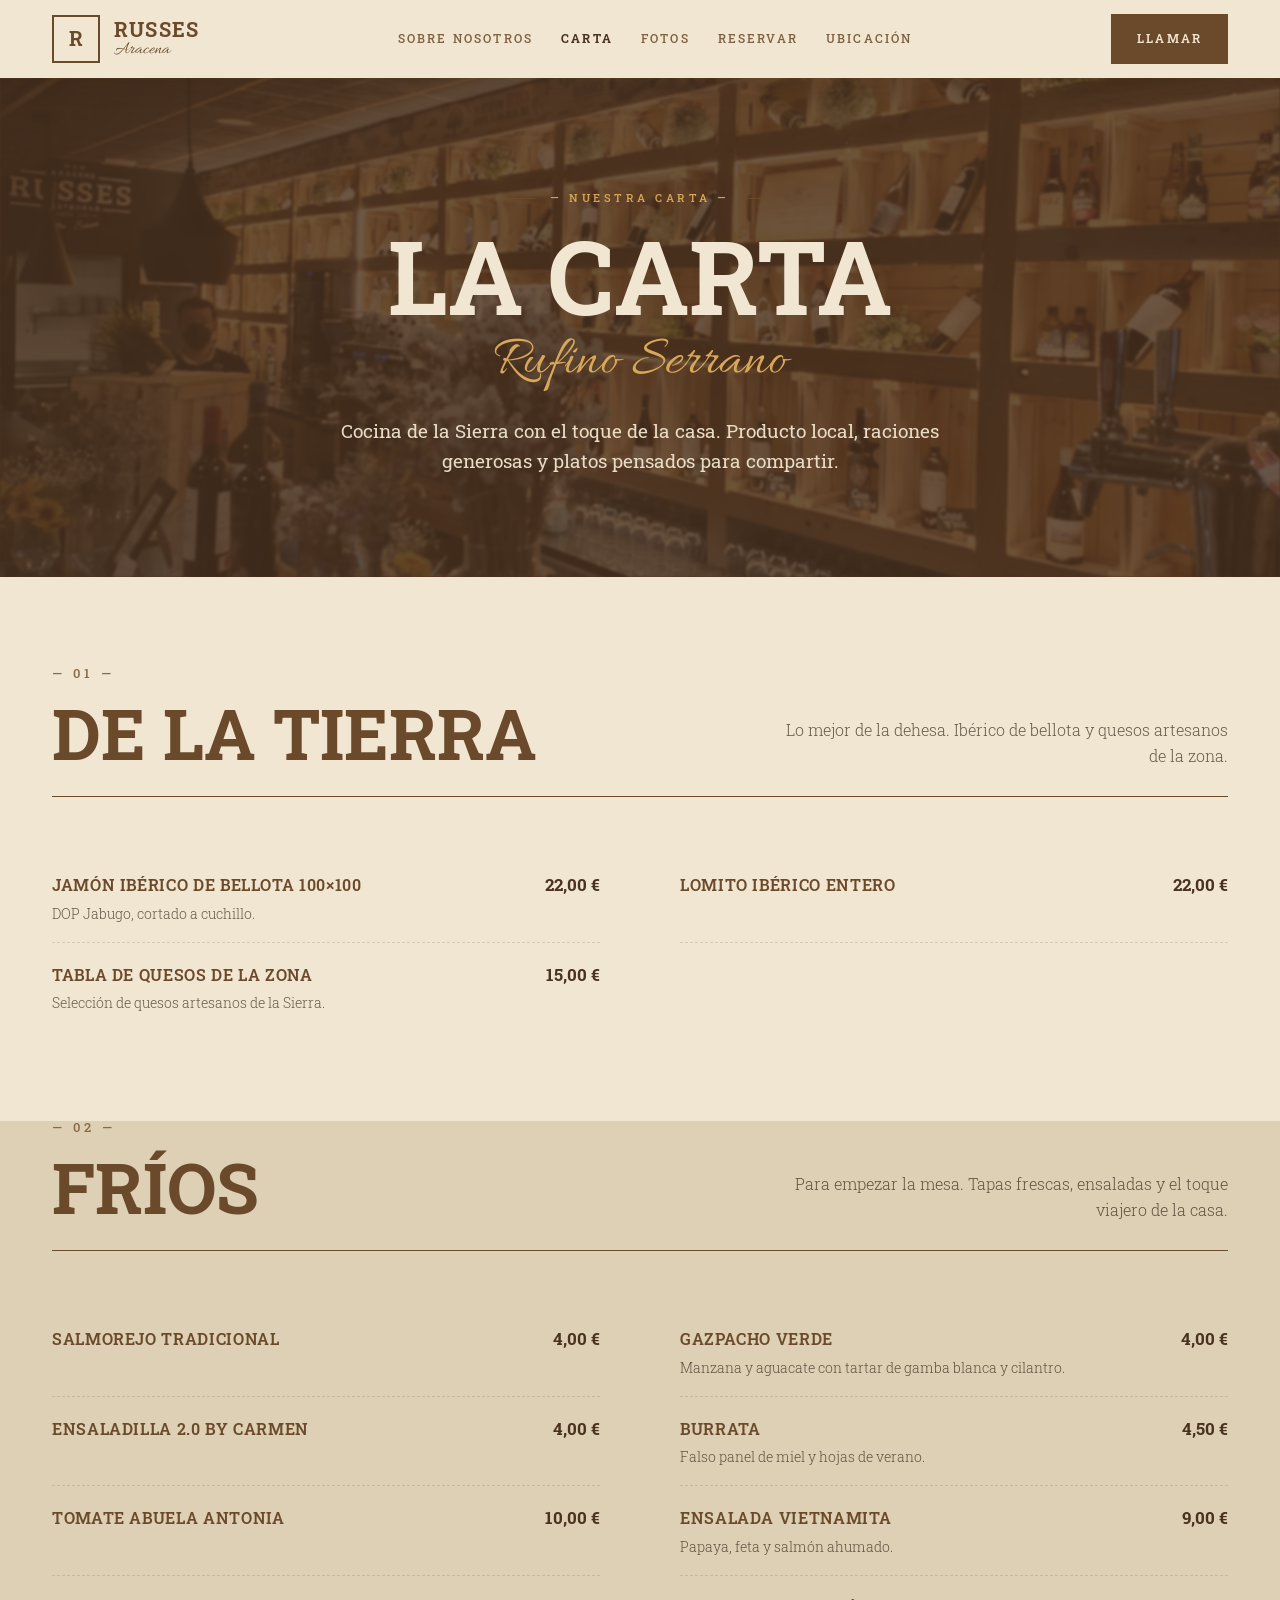
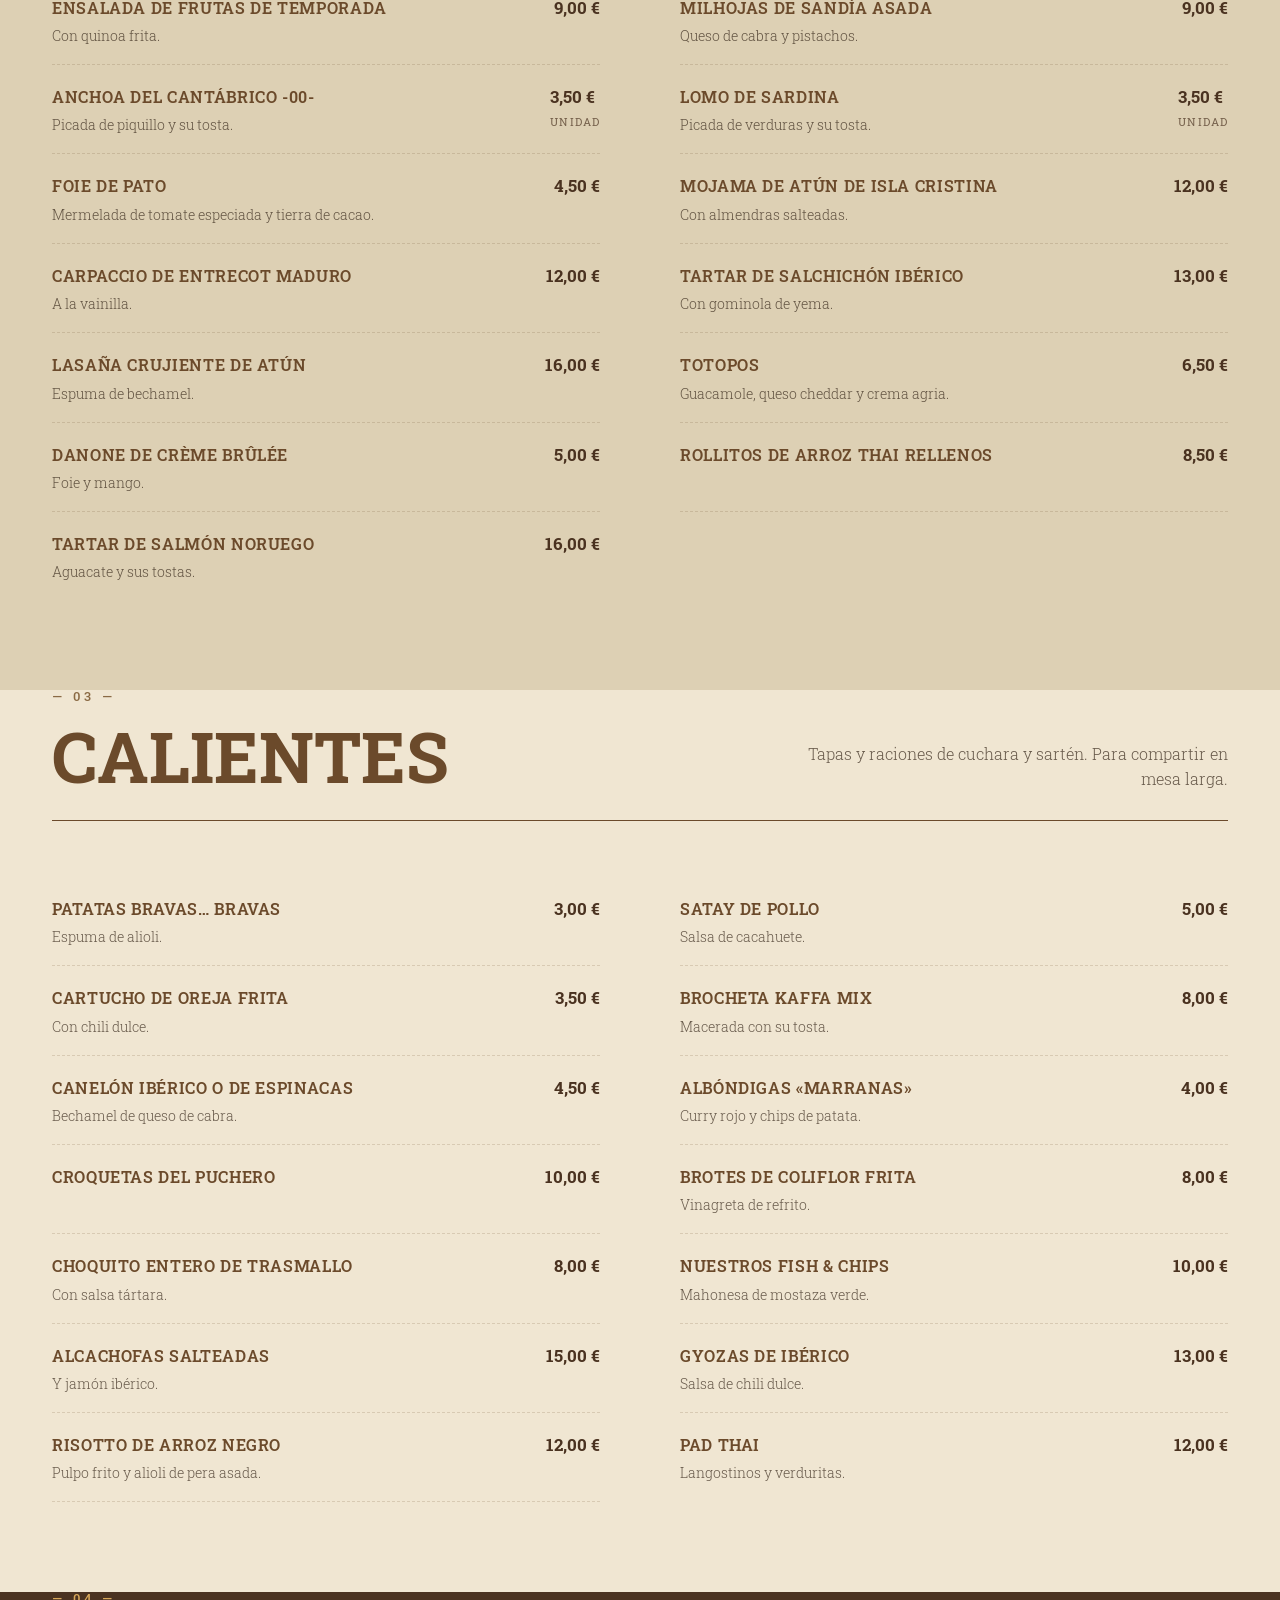
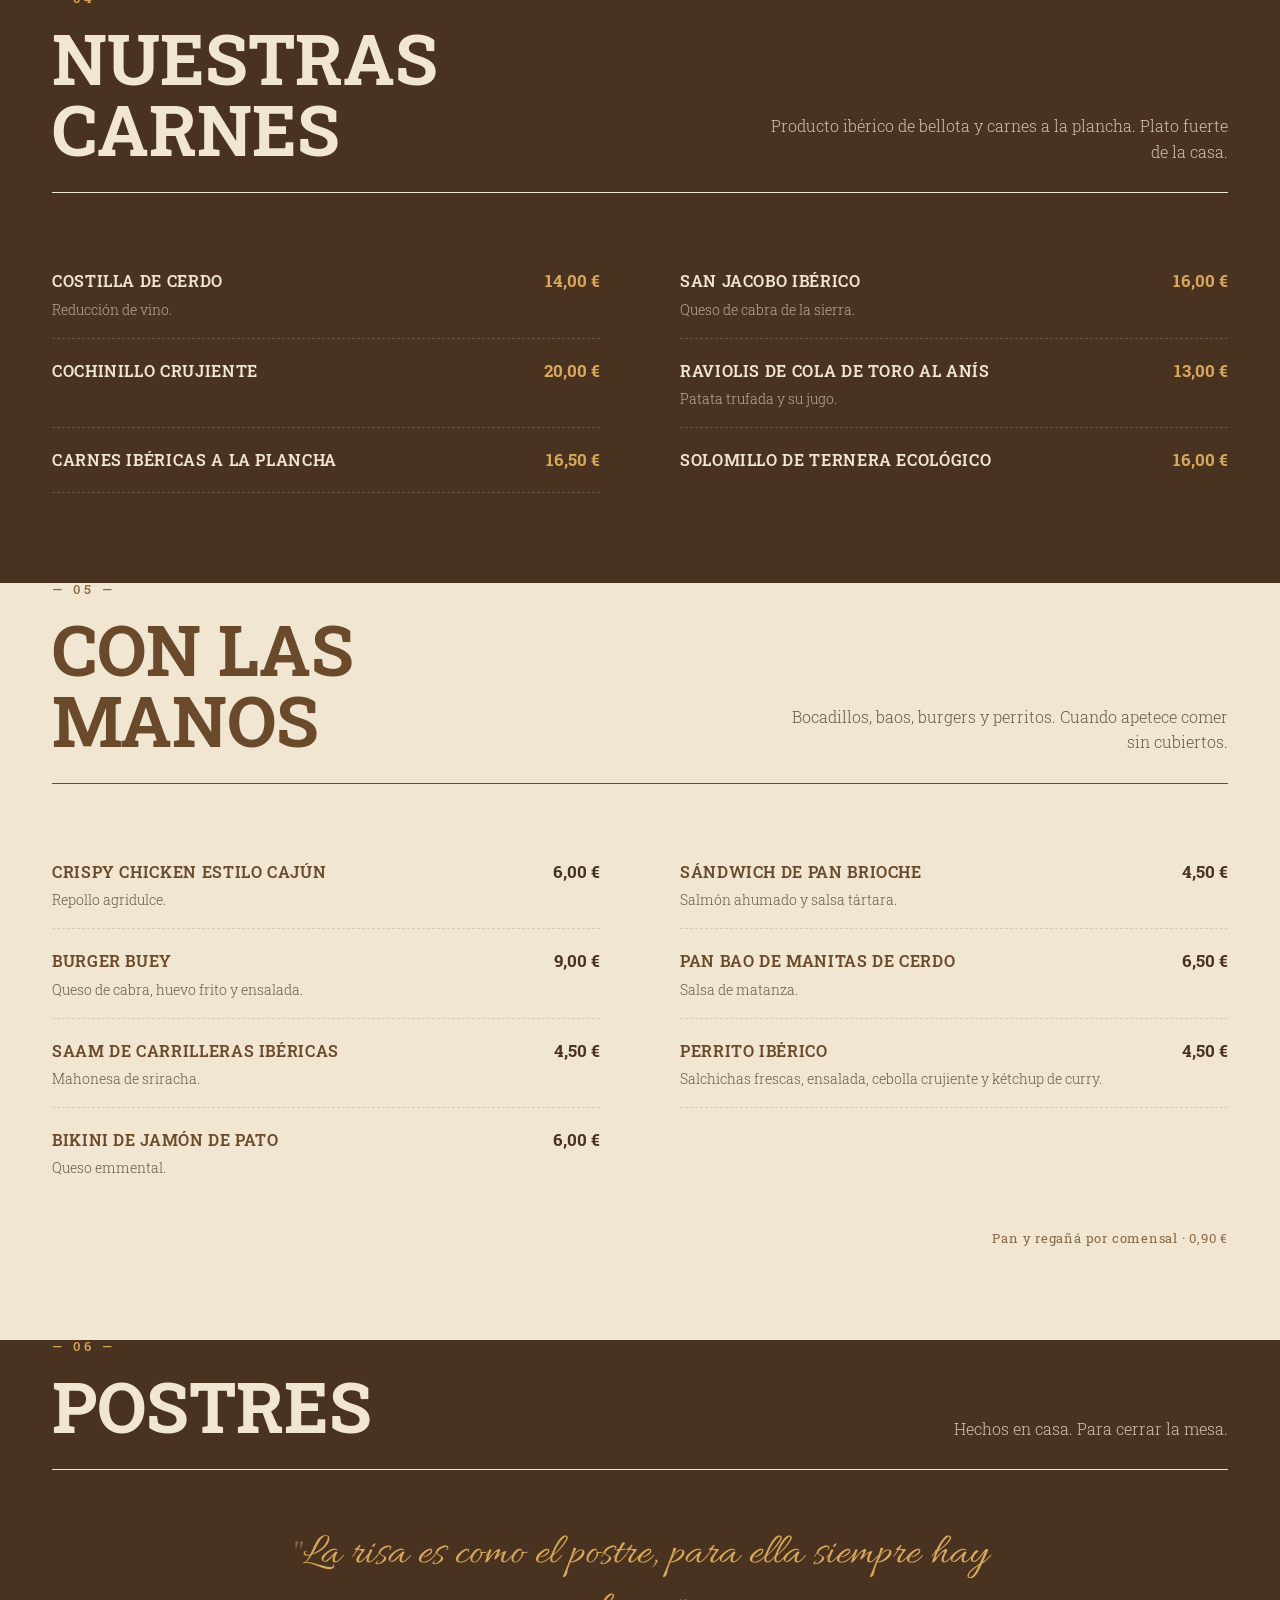
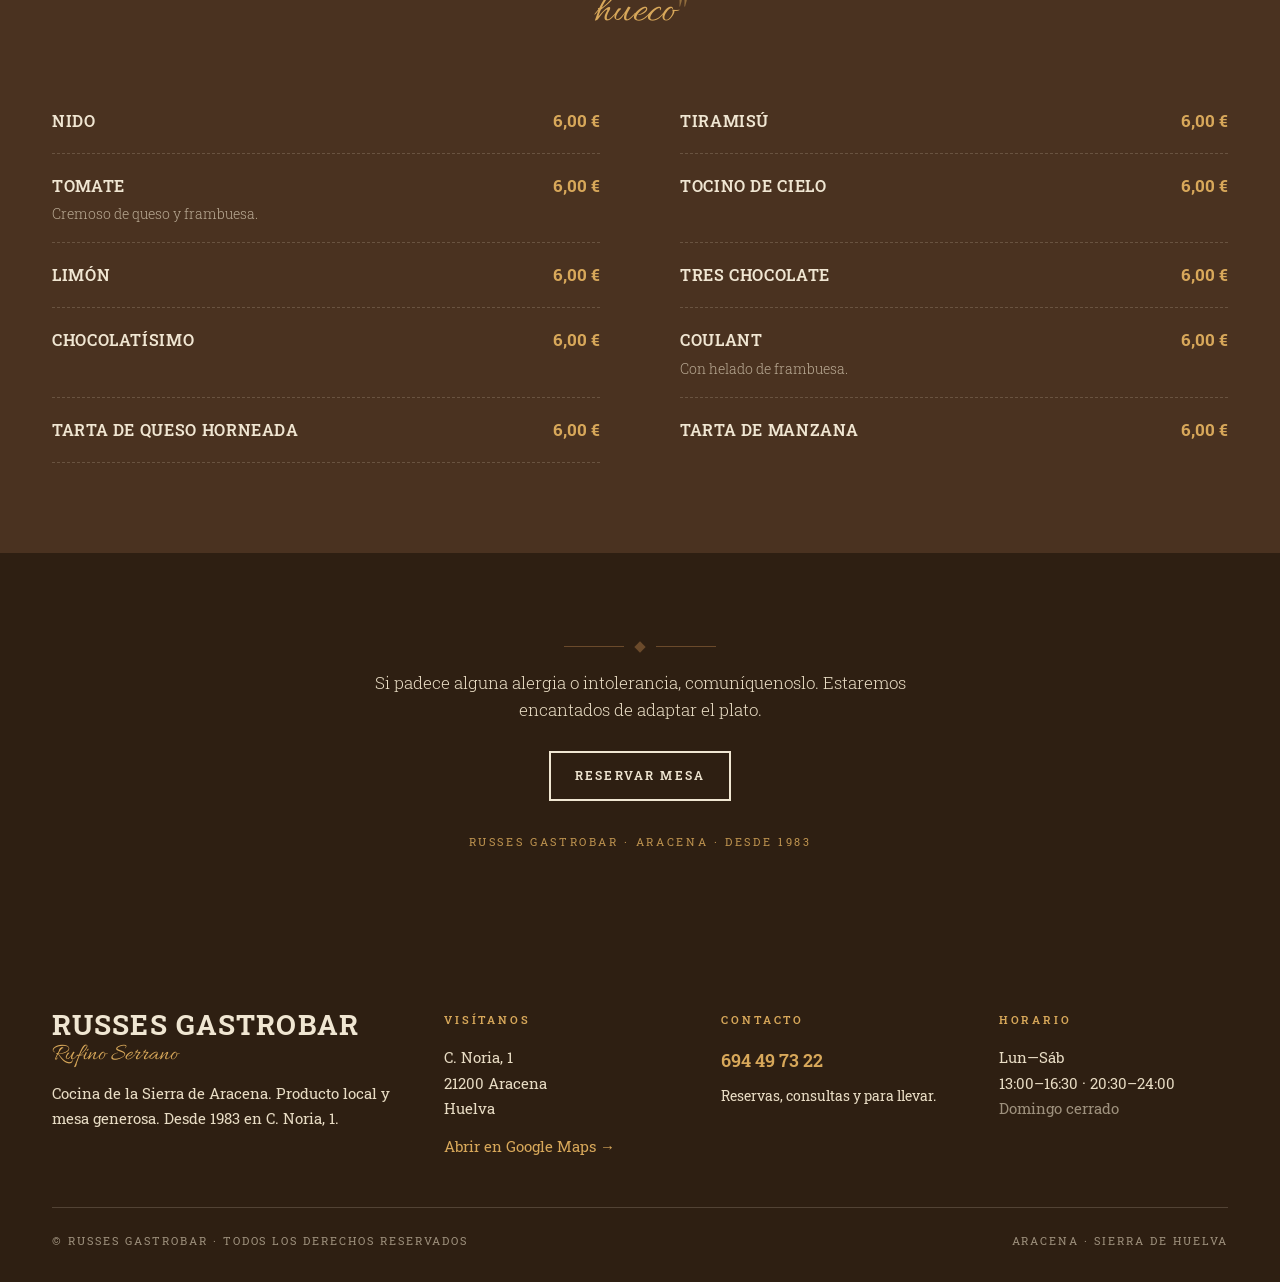
==== carta.html @ 903a057b "Actualización web: nuevas páginas, imágenes y estilos Co-Authored-By: Claude Sonnet 4.6 <noreply@ant" ====
<!DOCTYPE html>
<html lang="es">
<head>
<meta charset="UTF-8" />
<meta name="viewport" content="width=device-width, initial-scale=1.0" />
<title>Carta · Russes Gastrobar | Aracena</title>
<meta name="description" content="Carta de Russes Gastrobar: tapas, raciones, carnes, pescados y postres. Cocina de la Sierra de Aracena." />
<link rel="preconnect" href="https://fonts.googleapis.com">
<link rel="preconnect" href="https://fonts.gstatic.com" crossorigin>
<link href="https://fonts.googleapis.com/css2?family=Roboto+Slab:wght@300;400;500;600;700;800&family=Allura&family=Inter:wght@300;400;500;600;700&display=swap" rel="stylesheet">
<link rel="stylesheet" href="styles.css">
<style>
.page-hero.carta::before { background-image: url('images/interior-bar.png'); }

/* === Carta layout === */
.carta-section { padding: 90px 0; background: var(--paper); }
.carta-section + .carta-section { padding-top: 0; }

.carta-section .head {
  display: grid; grid-template-columns: 1fr 1fr;
  gap: 48px; align-items: end;
  margin-bottom: 56px;
  padding-bottom: 28px;
  border-bottom: 1.5px solid var(--bark);
}
.carta-section h2 {
  font-family: var(--slab);
  font-size: clamp(42px, 5.5vw, 76px);
  font-weight: 700; line-height: 1;
  text-transform: uppercase;
  color: var(--bark);
}
.carta-section h2 .num {
  display: block;
  font-family: var(--slab); font-size: 13px;
  letter-spacing: 0.3em; color: var(--cork);
  margin-bottom: 18px; font-weight: 500;
}
.carta-section .descr {
  font-family: var(--slab); font-weight: 300;
  font-size: 16px; line-height: 1.6;
  color: var(--ink); opacity: 0.7;
  max-width: 460px; justify-self: end; text-align: right;
}

.carta-list {
  display: grid; grid-template-columns: 1fr 1fr;
  gap: 0 80px;
  list-style: none;
}
.carta-list li {
  padding: 18px 0;
  border-bottom: 1px dashed var(--rule);
  display: grid; grid-template-columns: 1fr auto;
  gap: 18px; align-items: baseline;
}
.carta-list li:last-child { border-bottom: none; }
.carta-list .name {
  font-family: var(--slab); font-size: 16px;
  font-weight: 600; color: var(--bark);
  text-transform: uppercase; letter-spacing: 0.04em;
  line-height: 1.3;
}
.carta-list .desc {
  display: block; font-family: var(--slab); font-weight: 300;
  font-size: 14px; color: var(--ink); opacity: 0.7;
  text-transform: none; letter-spacing: 0;
  margin-top: 4px; line-height: 1.5;
}
.carta-list .price {
  font-family: var(--slab); font-size: 17px;
  font-weight: 700; color: var(--bark-deep);
  white-space: nowrap;
}
.carta-list .price.unit {
  font-size: 13px;
}
.carta-list .price .small {
  font-size: 11px; font-weight: 400;
  letter-spacing: 0.1em; opacity: 0.7;
  display: block; text-transform: uppercase;
  text-align: right; margin-top: 2px;
}

/* Section variations */
.carta-section.alt { background: var(--paper-deep); }
.carta-section.dark {
  background: var(--bark-deep); color: var(--paper);
}
.carta-section.dark h2 { color: var(--paper); }
.carta-section.dark .head { border-bottom-color: var(--paper); }
.carta-section.dark h2 .num { color: var(--gold); }
.carta-section.dark .descr { color: var(--paper-soft); opacity: 0.85; }
.carta-section.dark .carta-list .name { color: var(--paper); }
.carta-section.dark .carta-list .desc { color: var(--paper-soft); }
.carta-section.dark .carta-list .price { color: var(--gold); }
.carta-section.dark .carta-list li { border-bottom-color: var(--rule-light); }

/* postres header pull-quote */
.postres-quote {
  text-align: center; max-width: 760px;
  margin: 0 auto 48px;
  font-family: var(--script);
  font-size: clamp(28px, 3.6vw, 44px);
  color: var(--gold); line-height: 1.3;
}
.carta-section.dark .postres-quote::before,
.carta-section.dark .postres-quote::after {
  content: '"'; opacity: 0.5;
}

.carta-foot {
  background: var(--bark-darker); color: var(--paper);
  padding: 90px 0; text-align: center;
}
.carta-foot p {
  font-family: var(--slab); font-weight: 300;
  font-size: 17px; color: var(--paper-soft);
  max-width: 560px; margin: 0 auto 28px;
  line-height: 1.6;
}
.carta-foot .small {
  font-family: var(--slab); font-size: 11px;
  letter-spacing: 0.24em; text-transform: uppercase;
  color: var(--gold); margin-top: 32px;
  display: block; opacity: 0.85;
}

@media (max-width: 800px) {
  .carta-list { grid-template-columns: 1fr; gap: 0; }
  .carta-section .head { grid-template-columns: 1fr; gap: 14px; }
  .carta-section .descr { justify-self: start; text-align: left; max-width: none; }
}
</style>
</head>
<body>
<div id="header-mount"></div>

<section class="page-hero carta" data-screen-label="Carta hero">
  <div class="container">
    <div class="inner">
      <div class="eyebrow" style="color: var(--gold);">— Nuestra carta —</div>
      <h1>La Carta</h1>
      <span class="signature">Rufino Serrano</span>
      <p>Cocina de la Sierra con el toque de la casa. Producto local, raciones generosas y platos pensados para compartir.</p>
    </div>
  </div>
</section>

<!-- DE LA TIERRA -->
<section class="carta-section reveal" data-screen-label="De la tierra">
  <div class="container">
    <div class="head">
      <h2><span class="num">— 01 —</span>De la tierra</h2>
      <p class="descr">Lo mejor de la dehesa. Ibérico de bellota y quesos artesanos de la zona.</p>
    </div>
    <ul class="carta-list">
      <li><div><span class="name">Jamón ibérico de bellota 100×100</span><span class="desc">DOP Jabugo, cortado a cuchillo.</span></div><span class="price">22,00 €</span></li>
      <li><div><span class="name">Lomito ibérico entero</span></div><span class="price">22,00 €</span></li>
      <li><div><span class="name">Tabla de quesos de la zona</span><span class="desc">Selección de quesos artesanos de la Sierra.</span></div><span class="price">15,00 €</span></li>
    </ul>
  </div>
</section>

<!-- FRÍOS -->
<section class="carta-section alt reveal" data-screen-label="Frios">
  <div class="container">
    <div class="head">
      <h2><span class="num">— 02 —</span>Fríos</h2>
      <p class="descr">Para empezar la mesa. Tapas frescas, ensaladas y el toque viajero de la casa.</p>
    </div>
    <ul class="carta-list">
      <li><div><span class="name">Salmorejo tradicional</span></div><span class="price">4,00 €</span></li>
      <li><div><span class="name">Gazpacho verde</span><span class="desc">Manzana y aguacate con tartar de gamba blanca y cilantro.</span></div><span class="price">4,00 €</span></li>
      <li><div><span class="name">Ensaladilla 2.0 by Carmen</span></div><span class="price">4,00 €</span></li>
      <li><div><span class="name">Burrata</span><span class="desc">Falso panel de miel y hojas de verano.</span></div><span class="price">4,50 €</span></li>
      <li><div><span class="name">Tomate Abuela Antonia</span></div><span class="price">10,00 €</span></li>
      <li><div><span class="name">Ensalada vietnamita</span><span class="desc">Papaya, feta y salmón ahumado.</span></div><span class="price">9,00 €</span></li>
      <li><div><span class="name">Ensalada de frutas de temporada</span><span class="desc">Con quinoa frita.</span></div><span class="price">9,00 €</span></li>
      <li><div><span class="name">Milhojas de sandía asada</span><span class="desc">Queso de cabra y pistachos.</span></div><span class="price">9,00 €</span></li>
      <li><div><span class="name">Anchoa del Cantábrico -00-</span><span class="desc">Picada de piquillo y su tosta.</span></div><span class="price">3,50 €<span class="small">unidad</span></span></li>
      <li><div><span class="name">Lomo de sardina</span><span class="desc">Picada de verduras y su tosta.</span></div><span class="price">3,50 €<span class="small">unidad</span></span></li>
      <li><div><span class="name">Foie de pato</span><span class="desc">Mermelada de tomate especiada y tierra de cacao.</span></div><span class="price">4,50 €</span></li>
      <li><div><span class="name">Mojama de atún de Isla Cristina</span><span class="desc">Con almendras salteadas.</span></div><span class="price">12,00 €</span></li>
      <li><div><span class="name">Carpaccio de entrecot maduro</span><span class="desc">A la vainilla.</span></div><span class="price">12,00 €</span></li>
      <li><div><span class="name">Tartar de salchichón ibérico</span><span class="desc">Con gominola de yema.</span></div><span class="price">13,00 €</span></li>
      <li><div><span class="name">Lasaña crujiente de atún</span><span class="desc">Espuma de bechamel.</span></div><span class="price">16,00 €</span></li>
      <li><div><span class="name">Totopos</span><span class="desc">Guacamole, queso cheddar y crema agria.</span></div><span class="price">6,50 €</span></li>
      <li><div><span class="name">Danone de crème brûlée</span><span class="desc">Foie y mango.</span></div><span class="price">5,00 €</span></li>
      <li><div><span class="name">Rollitos de arroz thai rellenos</span></div><span class="price">8,50 €</span></li>
      <li><div><span class="name">Tartar de salmón noruego</span><span class="desc">Aguacate y sus tostas.</span></div><span class="price">16,00 €</span></li>
    </ul>
  </div>
</section>

<!-- CALIENTES -->
<section class="carta-section reveal" data-screen-label="Calientes">
  <div class="container">
    <div class="head">
      <h2><span class="num">— 03 —</span>Calientes</h2>
      <p class="descr">Tapas y raciones de cuchara y sartén. Para compartir en mesa larga.</p>
    </div>
    <ul class="carta-list">
      <li><div><span class="name">Patatas bravas… bravas</span><span class="desc">Espuma de alioli.</span></div><span class="price">3,00 €</span></li>
      <li><div><span class="name">Satay de pollo</span><span class="desc">Salsa de cacahuete.</span></div><span class="price">5,00 €</span></li>
      <li><div><span class="name">Cartucho de oreja frita</span><span class="desc">Con chili dulce.</span></div><span class="price">3,50 €</span></li>
      <li><div><span class="name">Brocheta kaffa mix</span><span class="desc">Macerada con su tosta.</span></div><span class="price">8,00 €</span></li>
      <li><div><span class="name">Canelón ibérico o de espinacas</span><span class="desc">Bechamel de queso de cabra.</span></div><span class="price">4,50 €</span></li>
      <li><div><span class="name">Albóndigas «marranas»</span><span class="desc">Curry rojo y chips de patata.</span></div><span class="price">4,00 €</span></li>
      <li><div><span class="name">Croquetas del puchero</span></div><span class="price">10,00 €</span></li>
      <li><div><span class="name">Brotes de coliflor frita</span><span class="desc">Vinagreta de refrito.</span></div><span class="price">8,00 €</span></li>
      <li><div><span class="name">Choquito entero de trasmallo</span><span class="desc">Con salsa tártara.</span></div><span class="price">8,00 €</span></li>
      <li><div><span class="name">Nuestros fish & chips</span><span class="desc">Mahonesa de mostaza verde.</span></div><span class="price">10,00 €</span></li>
      <li><div><span class="name">Alcachofas salteadas</span><span class="desc">Y jamón ibérico.</span></div><span class="price">15,00 €</span></li>
      <li><div><span class="name">Gyozas de ibérico</span><span class="desc">Salsa de chili dulce.</span></div><span class="price">13,00 €</span></li>
      <li><div><span class="name">Risotto de arroz negro</span><span class="desc">Pulpo frito y alioli de pera asada.</span></div><span class="price">12,00 €</span></li>
      <li><div><span class="name">Pad thai</span><span class="desc">Langostinos y verduritas.</span></div><span class="price">12,00 €</span></li>
    </ul>
  </div>
</section>

<!-- CARNES -->
<section class="carta-section dark reveal" data-screen-label="Carnes">
  <div class="container">
    <div class="head">
      <h2><span class="num">— 04 —</span>Nuestras carnes</h2>
      <p class="descr">Producto ibérico de bellota y carnes a la plancha. Plato fuerte de la casa.</p>
    </div>
    <ul class="carta-list">
      <li><div><span class="name">Costilla de cerdo</span><span class="desc">Reducción de vino.</span></div><span class="price">14,00 €</span></li>
      <li><div><span class="name">San Jacobo ibérico</span><span class="desc">Queso de cabra de la sierra.</span></div><span class="price">16,00 €</span></li>
      <li><div><span class="name">Cochinillo crujiente</span></div><span class="price">20,00 €</span></li>
      <li><div><span class="name">Raviolis de cola de toro al anís</span><span class="desc">Patata trufada y su jugo.</span></div><span class="price">13,00 €</span></li>
      <li><div><span class="name">Carnes ibéricas a la plancha</span></div><span class="price">16,50 €</span></li>
      <li><div><span class="name">Solomillo de ternera ecológico</span></div><span class="price">16,00 €</span></li>
    </ul>
  </div>
</section>

<!-- CON LAS MANOS -->
<section class="carta-section reveal" data-screen-label="Con las manos">
  <div class="container">
    <div class="head">
      <h2><span class="num">— 05 —</span>Con las manos</h2>
      <p class="descr">Bocadillos, baos, burgers y perritos. Cuando apetece comer sin cubiertos.</p>
    </div>
    <ul class="carta-list">
      <li><div><span class="name">Crispy chicken estilo cajún</span><span class="desc">Repollo agridulce.</span></div><span class="price">6,00 €</span></li>
      <li><div><span class="name">Sándwich de pan brioche</span><span class="desc">Salmón ahumado y salsa tártara.</span></div><span class="price">4,50 €</span></li>
      <li><div><span class="name">Burger buey</span><span class="desc">Queso de cabra, huevo frito y ensalada.</span></div><span class="price">9,00 €</span></li>
      <li><div><span class="name">Pan bao de manitas de cerdo</span><span class="desc">Salsa de matanza.</span></div><span class="price">6,50 €</span></li>
      <li><div><span class="name">Saam de carrilleras ibéricas</span><span class="desc">Mahonesa de sriracha.</span></div><span class="price">4,50 €</span></li>
      <li><div><span class="name">Perrito ibérico</span><span class="desc">Salchichas frescas, ensalada, cebolla crujiente y kétchup de curry.</span></div><span class="price">4,50 €</span></li>
      <li><div><span class="name">Bikini de jamón de pato</span><span class="desc">Queso emmental.</span></div><span class="price">6,00 €</span></li>
    </ul>
    <p style="margin-top: 32px; font-family: var(--slab); font-size: 13px; letter-spacing: 0.06em; color: var(--cork); text-align: right;">Pan y regañá por comensal · 0,90 €</p>
  </div>
</section>

<!-- POSTRES -->
<section class="carta-section dark reveal" data-screen-label="Postres">
  <div class="container">
    <div class="head">
      <h2><span class="num">— 06 —</span>Postres</h2>
      <p class="descr">Hechos en casa. Para cerrar la mesa.</p>
    </div>
    <p class="postres-quote">La risa es como el postre, para ella siempre hay hueco</p>
    <ul class="carta-list">
      <li><div><span class="name">Nido</span></div><span class="price">6,00 €</span></li>
      <li><div><span class="name">Tiramisú</span></div><span class="price">6,00 €</span></li>
      <li><div><span class="name">Tomate</span><span class="desc">Cremoso de queso y frambuesa.</span></div><span class="price">6,00 €</span></li>
      <li><div><span class="name">Tocino de cielo</span></div><span class="price">6,00 €</span></li>
      <li><div><span class="name">Limón</span></div><span class="price">6,00 €</span></li>
      <li><div><span class="name">Tres chocolate</span></div><span class="price">6,00 €</span></li>
      <li><div><span class="name">Chocolatísimo</span></div><span class="price">6,00 €</span></li>
      <li><div><span class="name">Coulant</span><span class="desc">Con helado de frambuesa.</span></div><span class="price">6,00 €</span></li>
      <li><div><span class="name">Tarta de queso horneada</span></div><span class="price">6,00 €</span></li>
      <li><div><span class="name">Tarta de manzana</span></div><span class="price">6,00 €</span></li>
    </ul>
  </div>
</section>

<section class="carta-foot">
  <div class="container">
    <div class="ornament"><span class="l"></span><span class="d"></span><span class="l"></span></div>
    <p>Si padece alguna alergia o intolerancia, comuníquenoslo. Estaremos encantados de adaptar el plato.</p>
    <a href="reservar.html" class="btn ghost">Reservar mesa</a>
    <span class="small">Russes Gastrobar · Aracena · Desde 1983</span>
  </div>
</section>

<div id="footer-mount"></div>
<script src="partials.js"></script>
<script>
  RussesPage.renderHeader('carta', false);
  RussesPage.renderFooter();
  RussesPage.setupReveal();
</script>
</body>
</html>
---- styles.css ----
/* ==== Russes Gastrobar — shared stylesheet ==== */
:root {
  --paper: #f0e6d2;
  --paper-soft: #e8dcc4;
  --paper-deep: #ddd0b4;
  --bark: #6b4a2b;
  --bark-deep: #4a3220;
  --bark-darker: #2e1f12;
  --ink: #2e1f12;
  --cork: #8a6a44;
  --moss: #5a6a3a;
  --gold: #d8a85a;
  --rule: rgba(107, 74, 43, 0.18);
  --rule-light: rgba(240, 230, 210, 0.18);
  --slab: 'Roboto Slab', 'Rockwell', Georgia, serif;
  --script: 'Allura', 'Brush Script MT', cursive;
  --sans: 'Inter', system-ui, sans-serif;
}
* { box-sizing: border-box; margin: 0; padding: 0; }
html { scroll-behavior: smooth; }
body {
  font-family: var(--sans);
  background: var(--paper);
  color: var(--ink);
  font-size: 16px;
  line-height: 1.65;
  -webkit-font-smoothing: antialiased;
  overflow-x: hidden;
}
img { max-width: 100%; display: block; }
a { color: inherit; text-decoration: none; }
.container { max-width: 1240px; margin: 0 auto; padding: 0 32px; position: relative; z-index: 2; }

/* === Header === */
header.nav {
  position: fixed; top: 0; left: 0; right: 0; z-index: 100;
  background: transparent;
  transition: background 0.4s, padding 0.3s, box-shadow 0.3s;
  padding: 22px 0;
}
header.nav.solid, header.nav.scrolled {
  background: var(--paper);
  padding: 14px 0;
  box-shadow: 0 1px 0 var(--rule), 0 8px 24px rgba(46,31,18,0.08);
}
header.nav .container { display: flex; align-items: center; justify-content: space-between; }
.brand { display: flex; align-items: center; gap: 14px; color: var(--bark); }
.brand-mark {
  width: 48px; height: 48px;
  border: 2px solid var(--bark);
  display: grid; place-items: center;
  font-family: var(--slab);
  font-size: 20px; font-weight: 700;
  color: var(--bark);
  background: var(--paper);
}
.brand-text { display: flex; flex-direction: column; line-height: 1; }
.brand-text .name {
  font-family: var(--slab); font-size: 20px; font-weight: 700;
  letter-spacing: 0.06em; text-transform: uppercase; color: var(--bark);
}
.brand-text .sub { font-family: var(--script); font-size: 18px; color: var(--bark); margin-top: 2px; line-height: 1; }

/* nav transparent on hero */
header.nav.transparent:not(.scrolled) .brand,
header.nav.transparent:not(.scrolled) .brand .brand-mark,
header.nav.transparent:not(.scrolled) .brand .name,
header.nav.transparent:not(.scrolled) .brand .sub { color: var(--paper); }
header.nav.transparent:not(.scrolled) .brand-mark { border-color: var(--paper); background: transparent; }
header.nav.transparent:not(.scrolled) nav.links a { color: var(--paper); }
header.nav.transparent:not(.scrolled) .menu-toggle { color: var(--paper); border-color: var(--paper); }

nav.links { display: flex; gap: 28px; align-items: center; }
nav.links a {
  font-family: var(--slab); font-size: 12px;
  letter-spacing: 0.18em; text-transform: uppercase;
  color: var(--bark); opacity: 0.85; font-weight: 500;
  transition: opacity 0.2s, color 0.2s;
}
nav.links a:hover, nav.links a.active { opacity: 1; color: var(--bark-deep); }
nav.links a.active { font-weight: 700; }

.btn {
  font-family: var(--slab); font-size: 12px; font-weight: 600;
  letter-spacing: 0.18em; text-transform: uppercase;
  padding: 13px 24px;
  border: 2px solid var(--bark);
  background: var(--bark);
  color: var(--paper);
  cursor: pointer; transition: all 0.25s ease;
  display: inline-flex; align-items: center; gap: 10px; text-decoration: none;
}
.btn:hover { background: var(--bark-deep); border-color: var(--bark-deep); }
.btn.ghost { background: transparent; color: var(--paper); border-color: var(--paper); }
.btn.ghost:hover { background: var(--paper); color: var(--bark); }
.btn.outline { background: transparent; color: var(--bark); border-color: var(--bark); }
.btn.outline:hover { background: var(--bark); color: var(--paper); }

.menu-toggle {
  display: none; background: transparent;
  border: 2px solid var(--bark); color: var(--bark);
  width: 44px; height: 44px; cursor: pointer;
  align-items: center; justify-content: center;
}
.menu-toggle svg { width: 18px; height: 18px; }

.mobile-menu {
  position: fixed; inset: 0; background: var(--bark-deep);
  z-index: 99; display: none; flex-direction: column;
  padding: 100px 32px 32px;
}
.mobile-menu.open { display: flex; }
.mobile-menu a {
  font-family: var(--slab); font-size: 26px; font-weight: 700;
  text-transform: uppercase; color: var(--paper);
  padding: 16px 0; border-bottom: 1px solid var(--rule-light);
  letter-spacing: 0.04em;
}
.mobile-menu a:hover { color: var(--gold); }

/* === Eyebrow / ornament === */
.eyebrow {
  font-family: var(--slab); font-size: 11px;
  letter-spacing: 0.32em; text-transform: uppercase;
  color: var(--bark); font-weight: 500;
  display: inline-flex; align-items: center; gap: 14px;
}
.eyebrow::before, .eyebrow::after {
  content: ""; width: 28px; height: 1.5px; background: var(--bark);
}
section.dark .eyebrow { color: var(--paper); }
section.dark .eyebrow::before, section.dark .eyebrow::after { background: var(--paper); }

.ornament {
  display: flex; justify-content: center; align-items: center;
  gap: 12px; margin-bottom: 18px; color: var(--bark);
}
section.dark .ornament { color: var(--paper); }
.ornament .l { width: 60px; height: 1.5px; background: currentColor; }
.ornament .d { width: 8px; height: 8px; background: currentColor; transform: rotate(45deg); }

/* === Sections === */
section { padding: 120px 0; position: relative; }
section.dark { background: var(--bark-deep); color: var(--paper); }
section.deep { background: var(--paper-deep); }
.section-head { text-align: center; margin-bottom: 70px; }
.section-head .eyebrow { margin-bottom: 22px; }
.section-head h2 {
  font-family: var(--slab);
  font-size: clamp(40px, 5vw, 72px);
  font-weight: 700; line-height: 1.05;
  text-transform: uppercase;
  max-width: 900px; margin: 0 auto;
  color: var(--bark);
}
section.dark .section-head h2 { color: var(--paper); }
.section-head .signature {
  font-family: var(--script);
  font-size: clamp(28px, 3.4vw, 46px);
  color: var(--bark); line-height: 1; margin-top: 4px;
  display: block; text-transform: none; font-weight: 400;
}
section.dark .section-head .signature { color: var(--gold); }
.section-head p.intro {
  font-family: var(--slab); font-size: 18px; line-height: 1.6;
  max-width: 620px; margin: 24px auto 0;
  color: var(--ink); opacity: 0.78;
}
section.dark .section-head p.intro { color: var(--paper-soft); opacity: 0.85; }

/* === Page header (non-home) === */
.page-hero {
  background: var(--bark-deep); color: var(--paper);
  padding: 180px 0 100px;
  position: relative; overflow: hidden;
}
.page-hero::before {
  content: ""; position: absolute; inset: 0;
  background-size: cover; background-position: center;
  opacity: 0.18; filter: sepia(0.3) blur(1px);
}
.page-hero .inner { position: relative; z-index: 2; text-align: center; }
.page-hero h1 {
  font-family: var(--slab);
  font-size: clamp(56px, 8vw, 120px);
  font-weight: 700; line-height: 1;
  text-transform: uppercase;
  margin: 18px 0 6px;
}
.page-hero .signature {
  font-family: var(--script);
  font-size: clamp(34px, 4.4vw, 60px);
  color: var(--gold); line-height: 1;
}
.page-hero p {
  font-family: var(--slab); font-size: 19px;
  color: var(--paper-soft); margin: 26px auto 0;
  max-width: 620px; line-height: 1.6;
}

/* === Footer === */
footer {
  background: var(--bark-darker); color: var(--paper);
  padding: 70px 0 32px;
  position: relative; z-index: 2;
}
.footer-grid {
  display: grid; grid-template-columns: 1.5fr 1fr 1fr 1fr;
  gap: 48px; padding-bottom: 48px;
  border-bottom: 1px solid var(--rule-light);
}
.footer-grid h4 {
  font-family: var(--slab); font-size: 11px;
  letter-spacing: 0.26em; text-transform: uppercase;
  color: var(--gold); margin-bottom: 16px; font-weight: 600;
}
.footer-grid p, .footer-grid a {
  font-family: var(--slab); font-size: 15px;
  color: var(--paper-soft); line-height: 1.7;
  display: block; font-weight: 400;
}
.footer-grid a:hover { color: var(--gold); }
.footer-brand .name {
  font-family: var(--slab); font-size: 28px;
  font-weight: 700; color: var(--paper);
  text-transform: uppercase; letter-spacing: 0.04em;
  line-height: 1; margin-bottom: 4px;
}
.footer-brand .signature {
  font-family: var(--script); font-size: 24px;
  color: var(--gold); margin-bottom: 14px;
  display: block; line-height: 1;
}
.footer-bottom {
  padding-top: 24px;
  display: flex; justify-content: space-between;
  flex-wrap: wrap; gap: 16px;
}
.footer-bottom p {
  font-family: var(--slab); font-size: 11px;
  letter-spacing: 0.18em; text-transform: uppercase;
  color: var(--paper-soft); opacity: 0.6;
}

/* === Reveal === */
.reveal { opacity: 0; transform: translateY(28px); transition: opacity 0.9s, transform 0.9s; }
.reveal.in { opacity: 1; transform: translateY(0); }

/* === Responsive base === */
@media (max-width: 960px) {
  nav.links { display: none; }
  .menu-toggle { display: inline-flex; }
  header.nav .btn:not(.menu-toggle) { display: none; }
  section { padding: 80px 0; }
  .container { padding: 0 22px; }
  .footer-grid { grid-template-columns: 1fr 1fr; gap: 32px; }
}
@media (max-width: 560px) {
  .footer-grid { grid-template-columns: 1fr; }
}
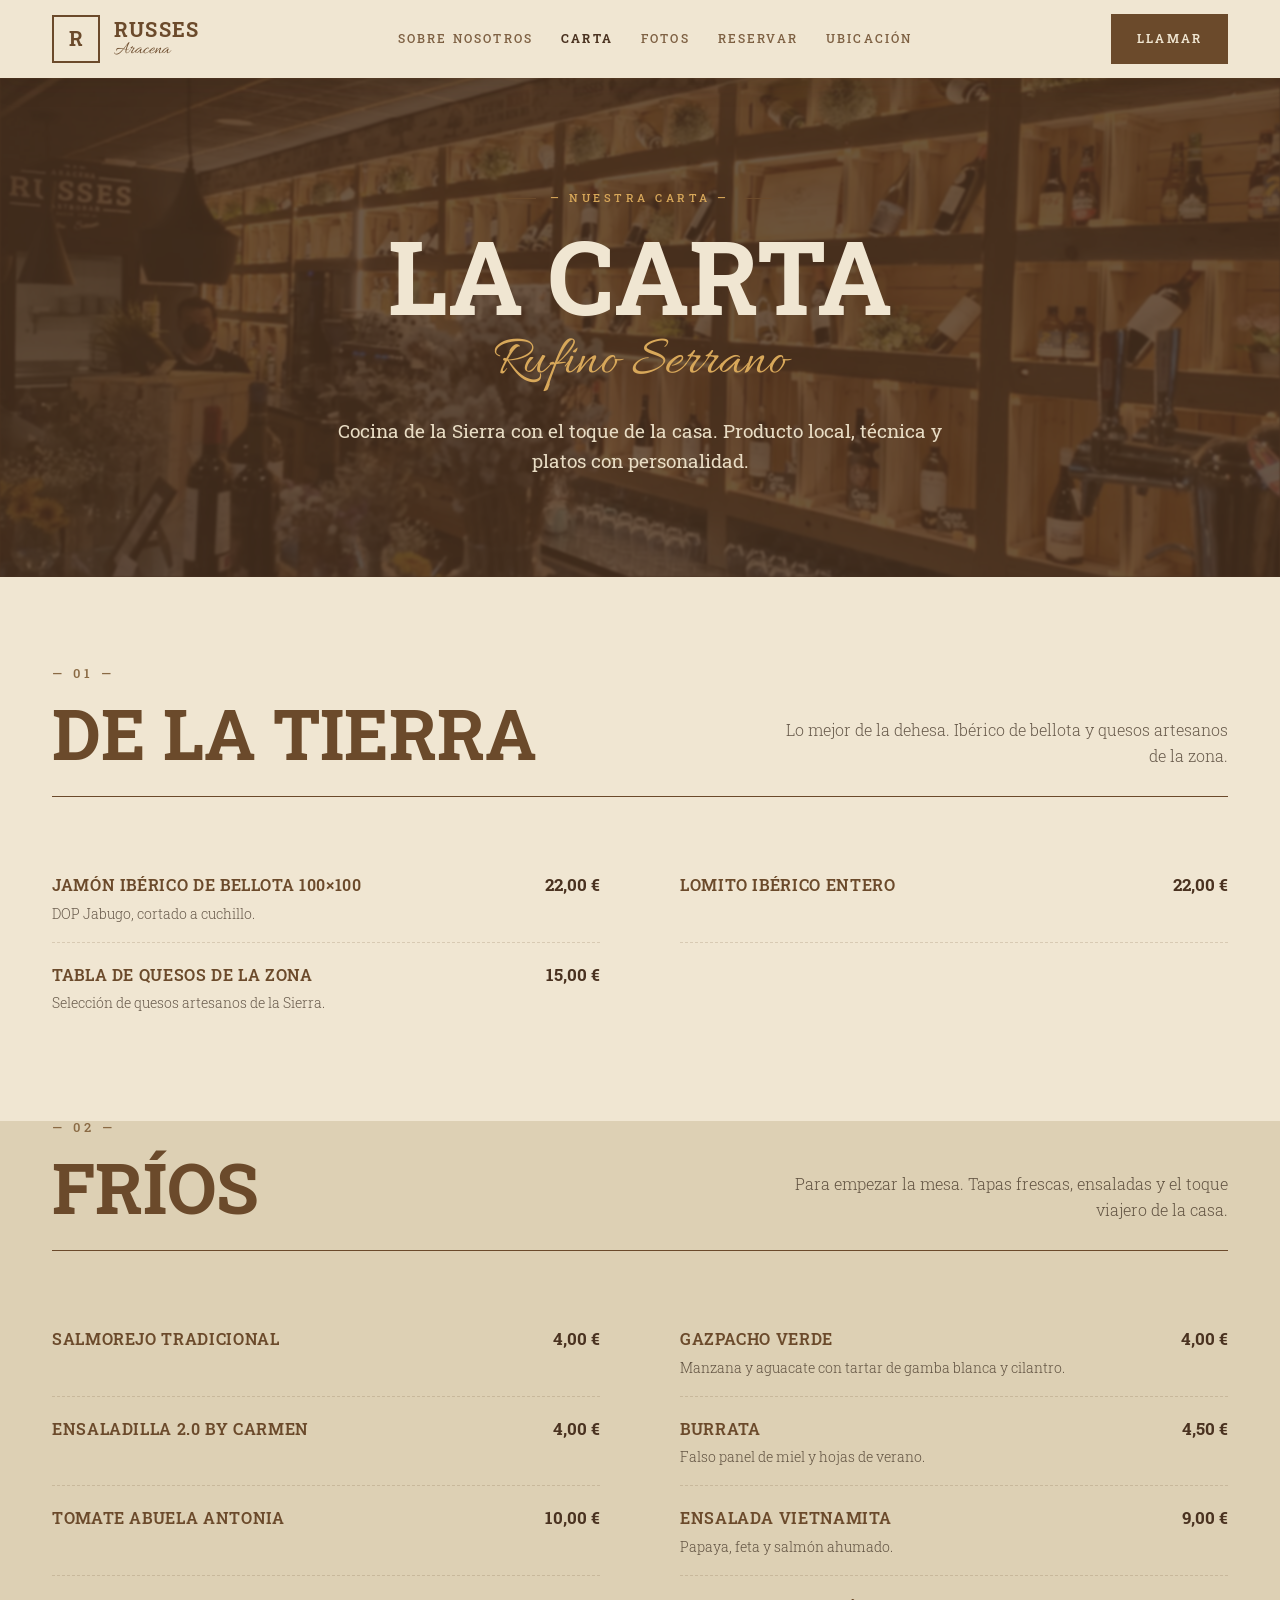
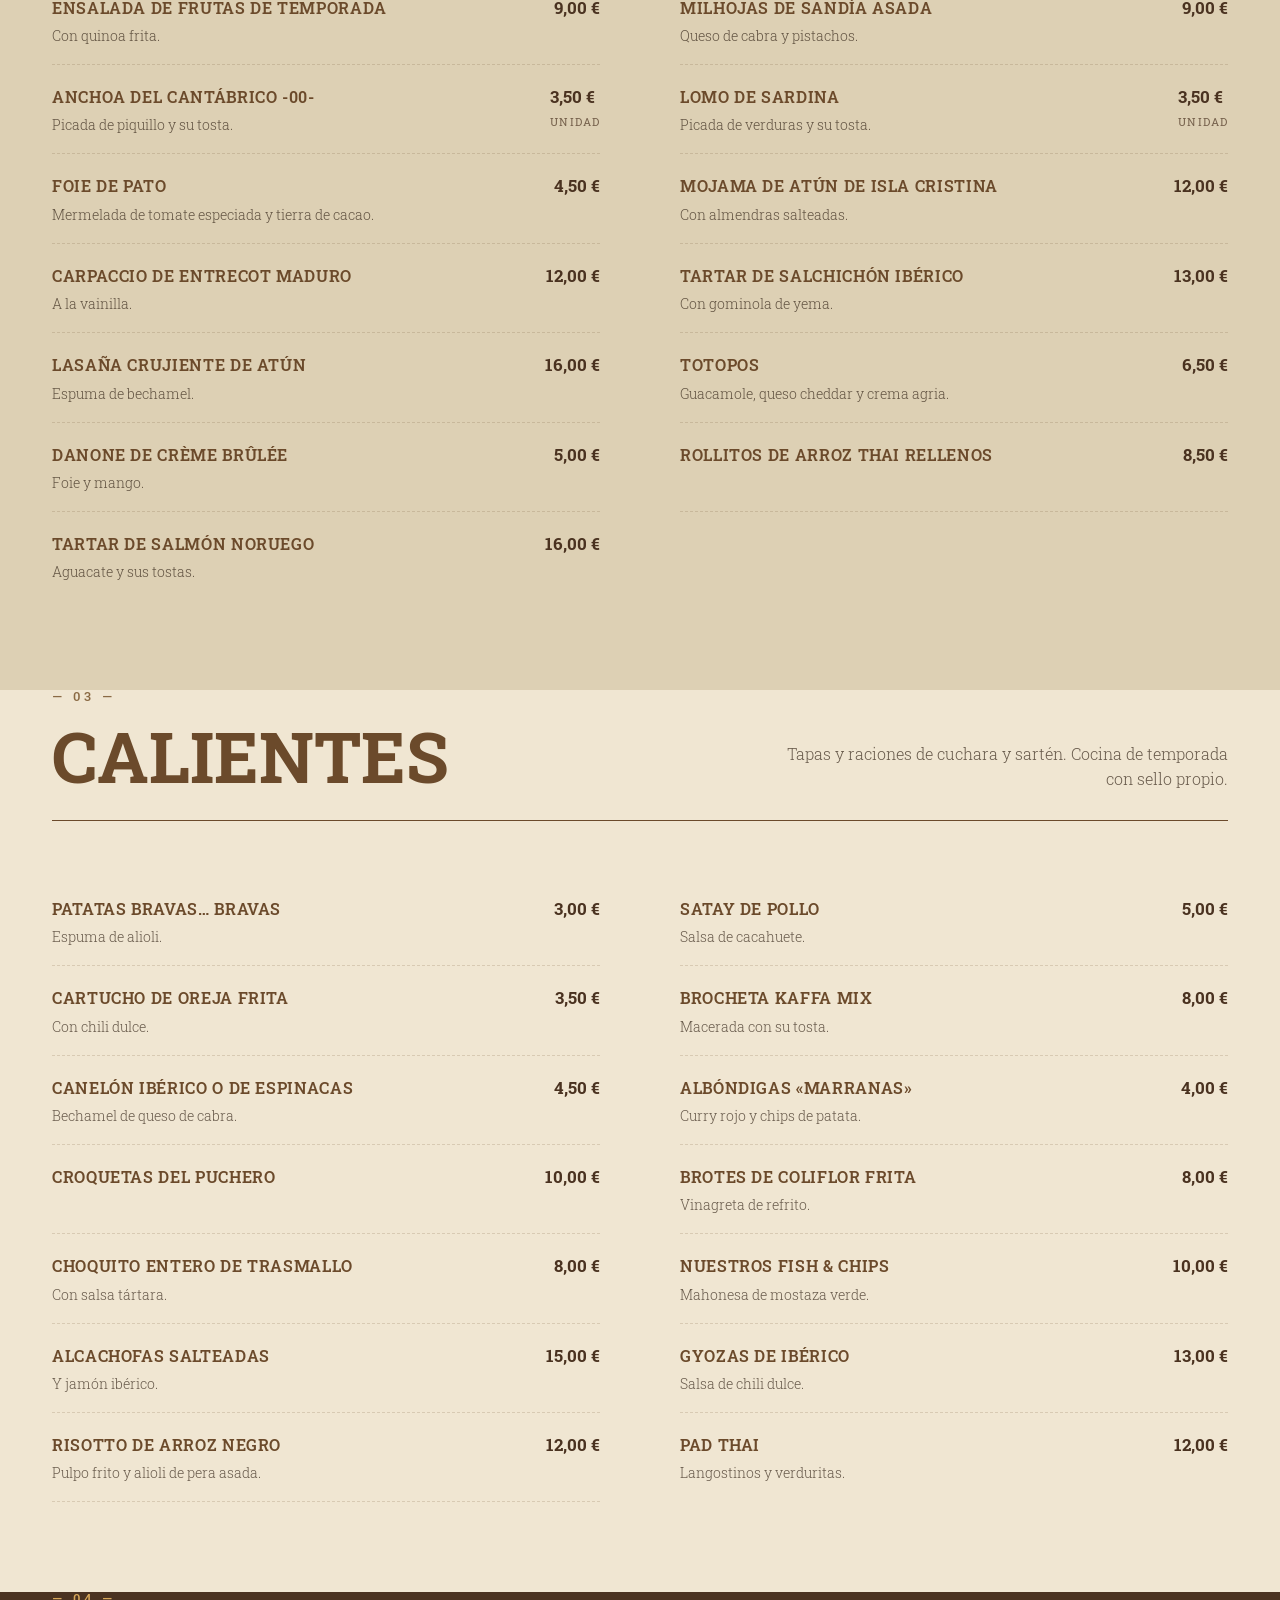
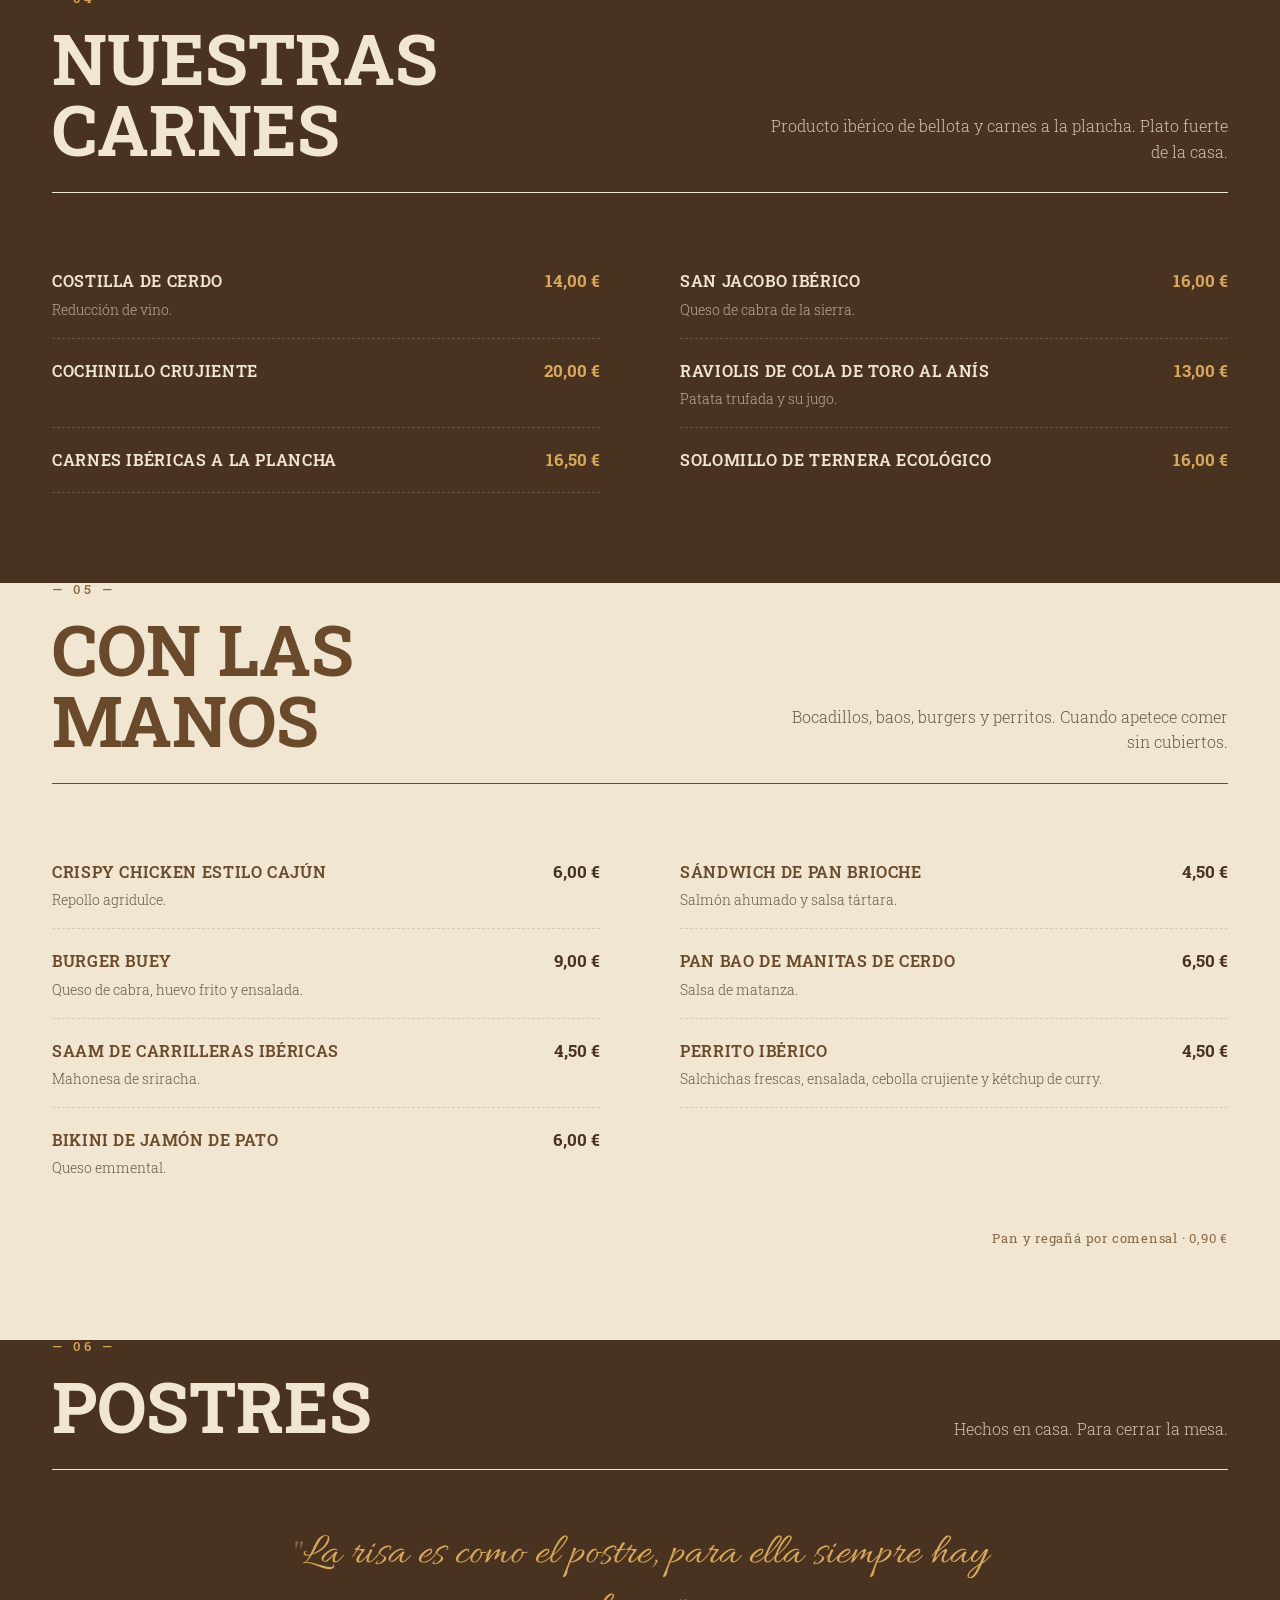
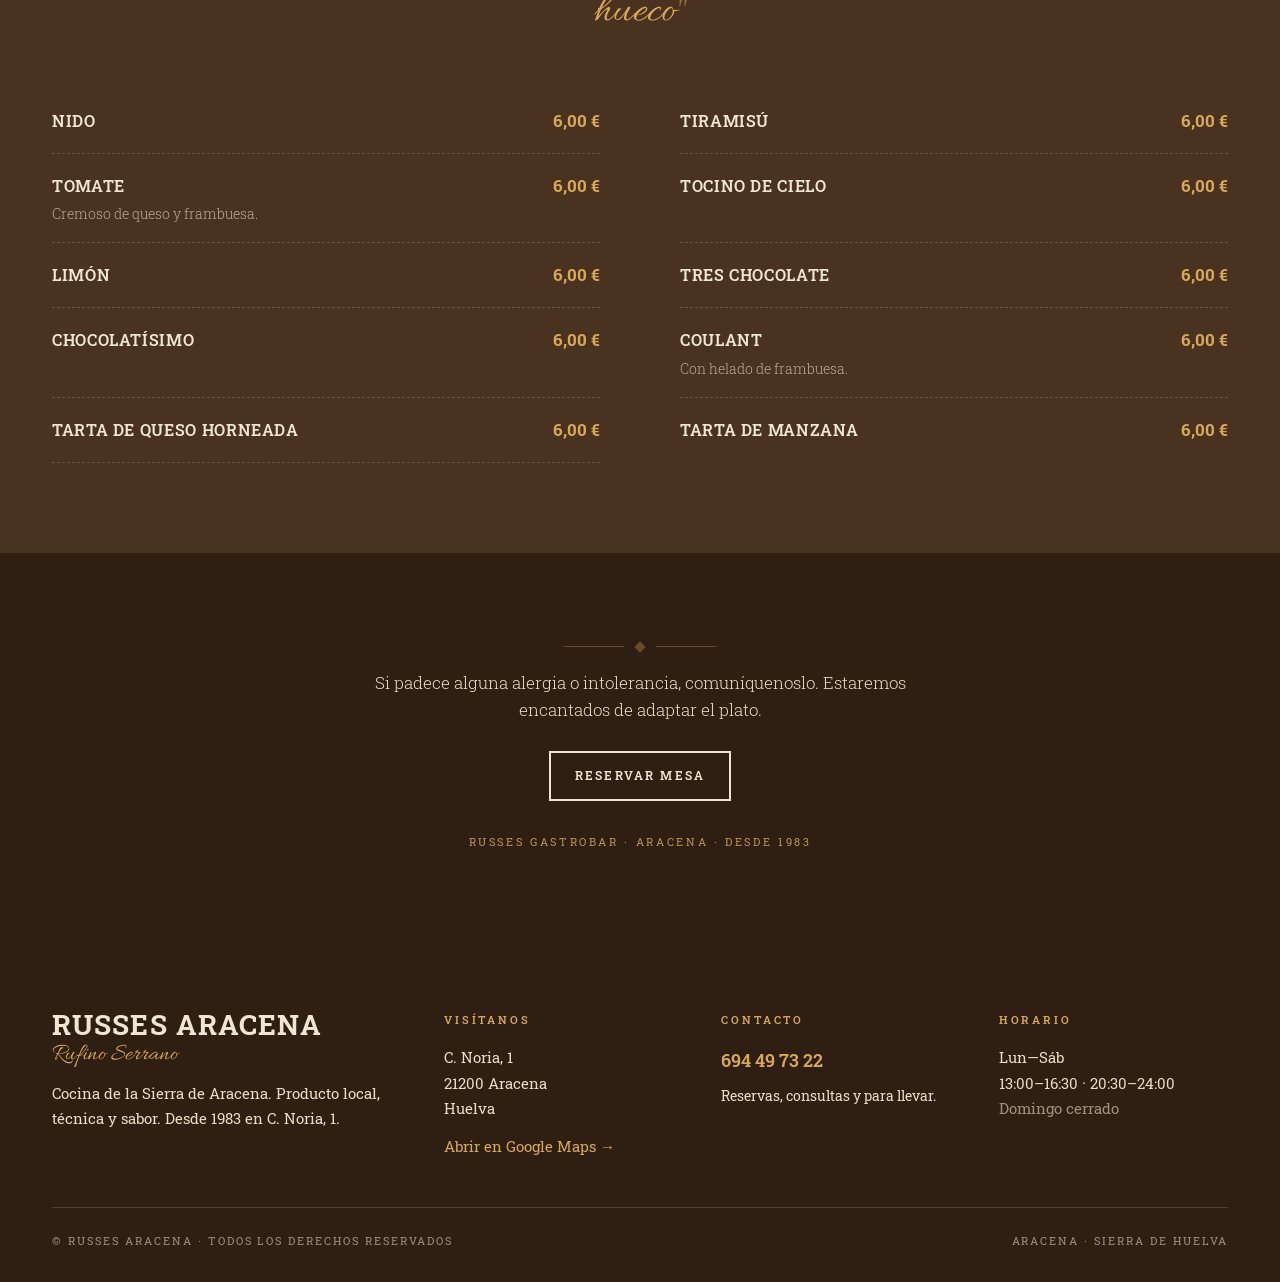
==== commit 938b1b42: "Branding y copy: Russes Aracena, quitar precio y frases poco elegantes - Logo y footer: "Russes Gast" ====
--- a/carta.html
+++ b/carta.html
@@ -142,7 +142,7 @@
       <div class="eyebrow" style="color: var(--gold);">— Nuestra carta —</div>
       <h1>La Carta</h1>
       <span class="signature">Rufino Serrano</span>
-      <p>Cocina de la Sierra con el toque de la casa. Producto local, raciones generosas y platos pensados para compartir.</p>
+      <p>Cocina de la Sierra con el toque de la casa. Producto local, técnica y platos con personalidad.</p>
     </div>
   </div>
 </section>
@@ -198,7 +198,7 @@
   <div class="container">
     <div class="head">
       <h2><span class="num">— 03 —</span>Calientes</h2>
-      <p class="descr">Tapas y raciones de cuchara y sartén. Para compartir en mesa larga.</p>
+      <p class="descr">Tapas y raciones de cuchara y sartén. Cocina de temporada con sello propio.</p>
     </div>
     <ul class="carta-list">
       <li><div><span class="name">Patatas bravas… bravas</span><span class="desc">Espuma de alioli.</span></div><span class="price">3,00 €</span></li>
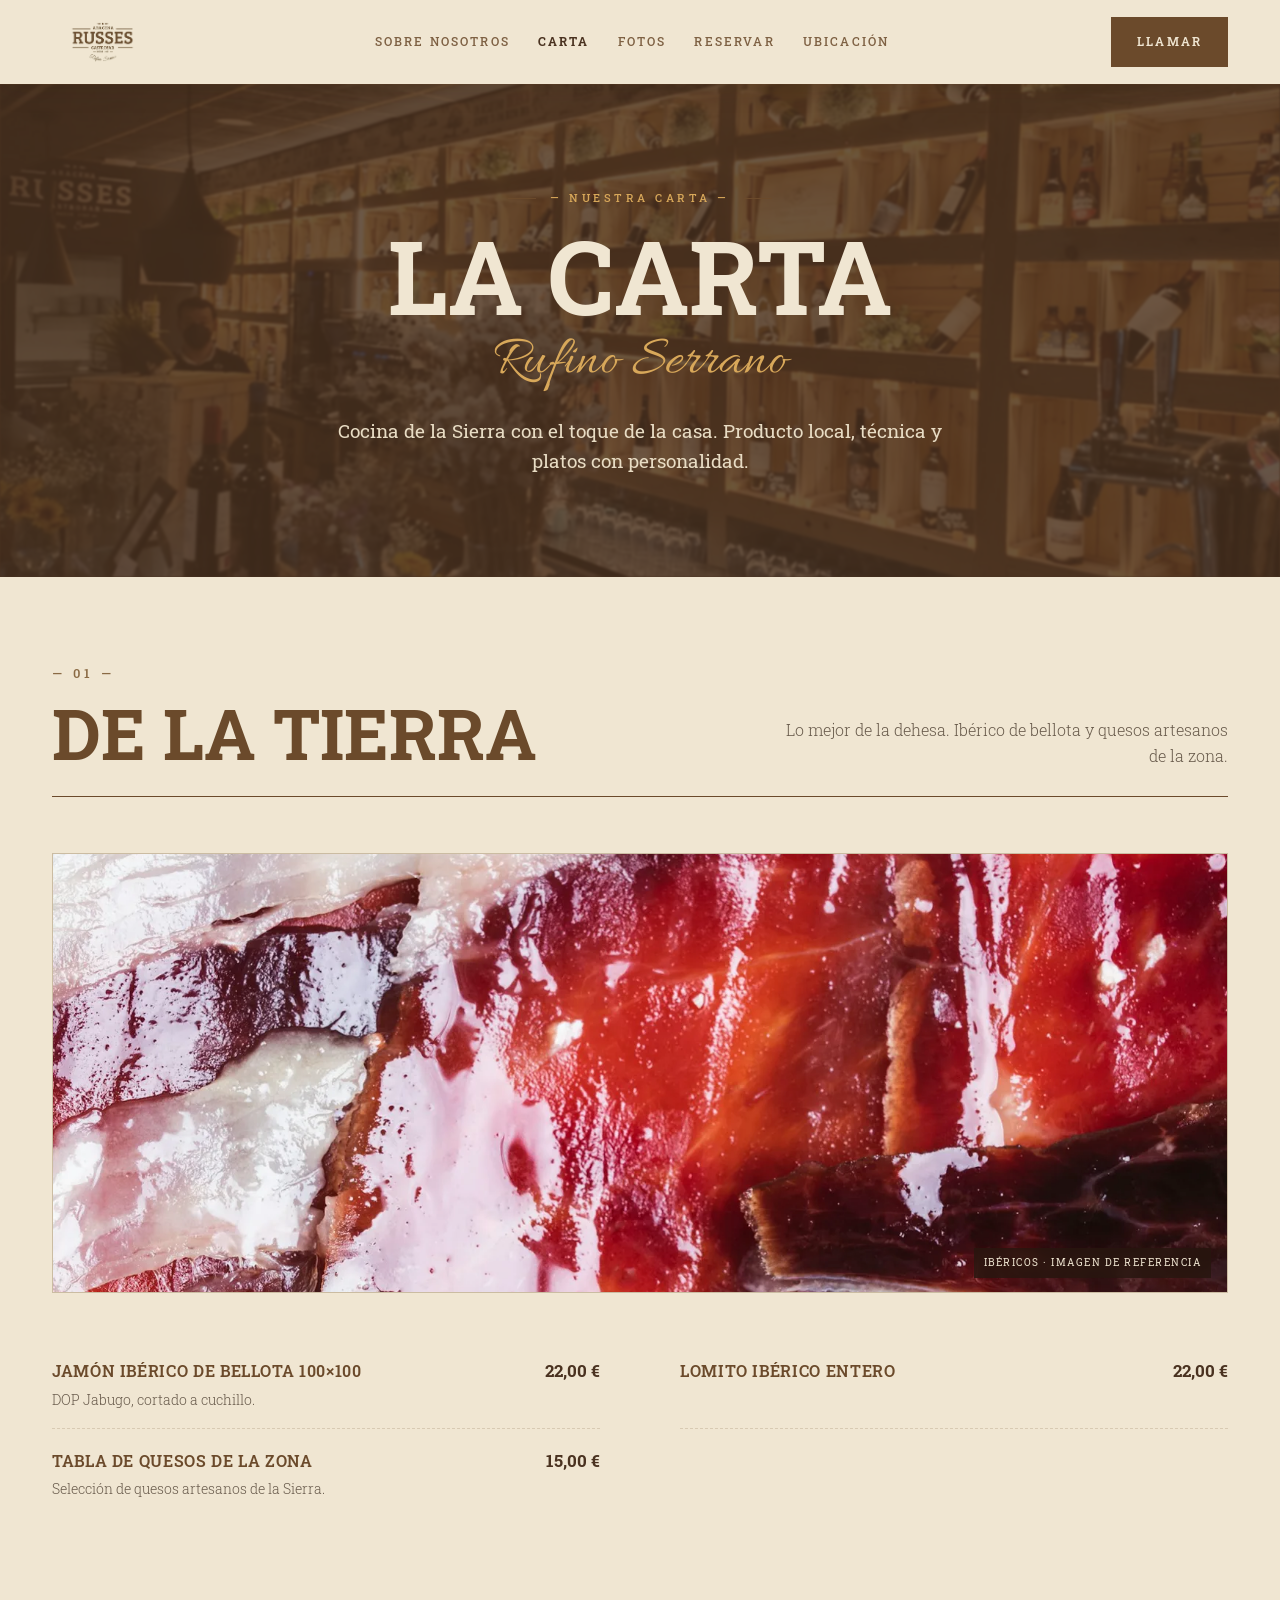
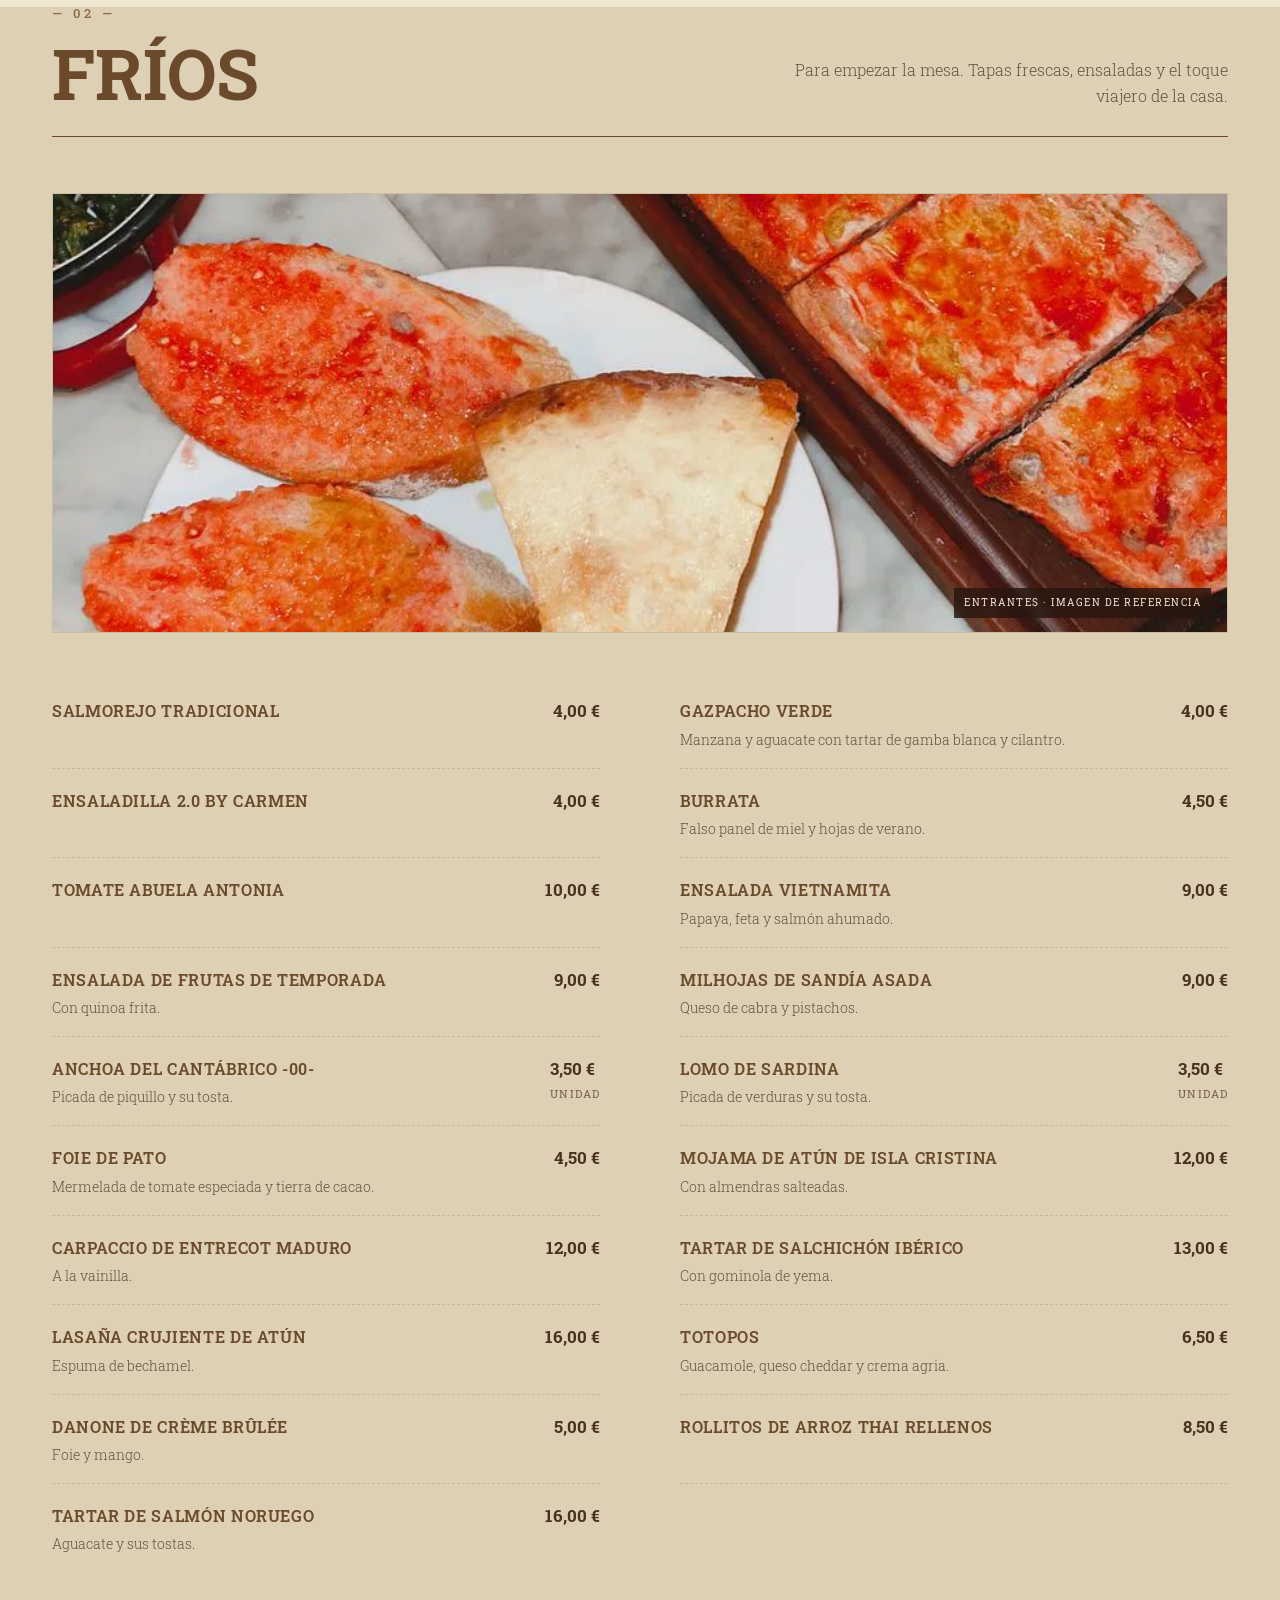
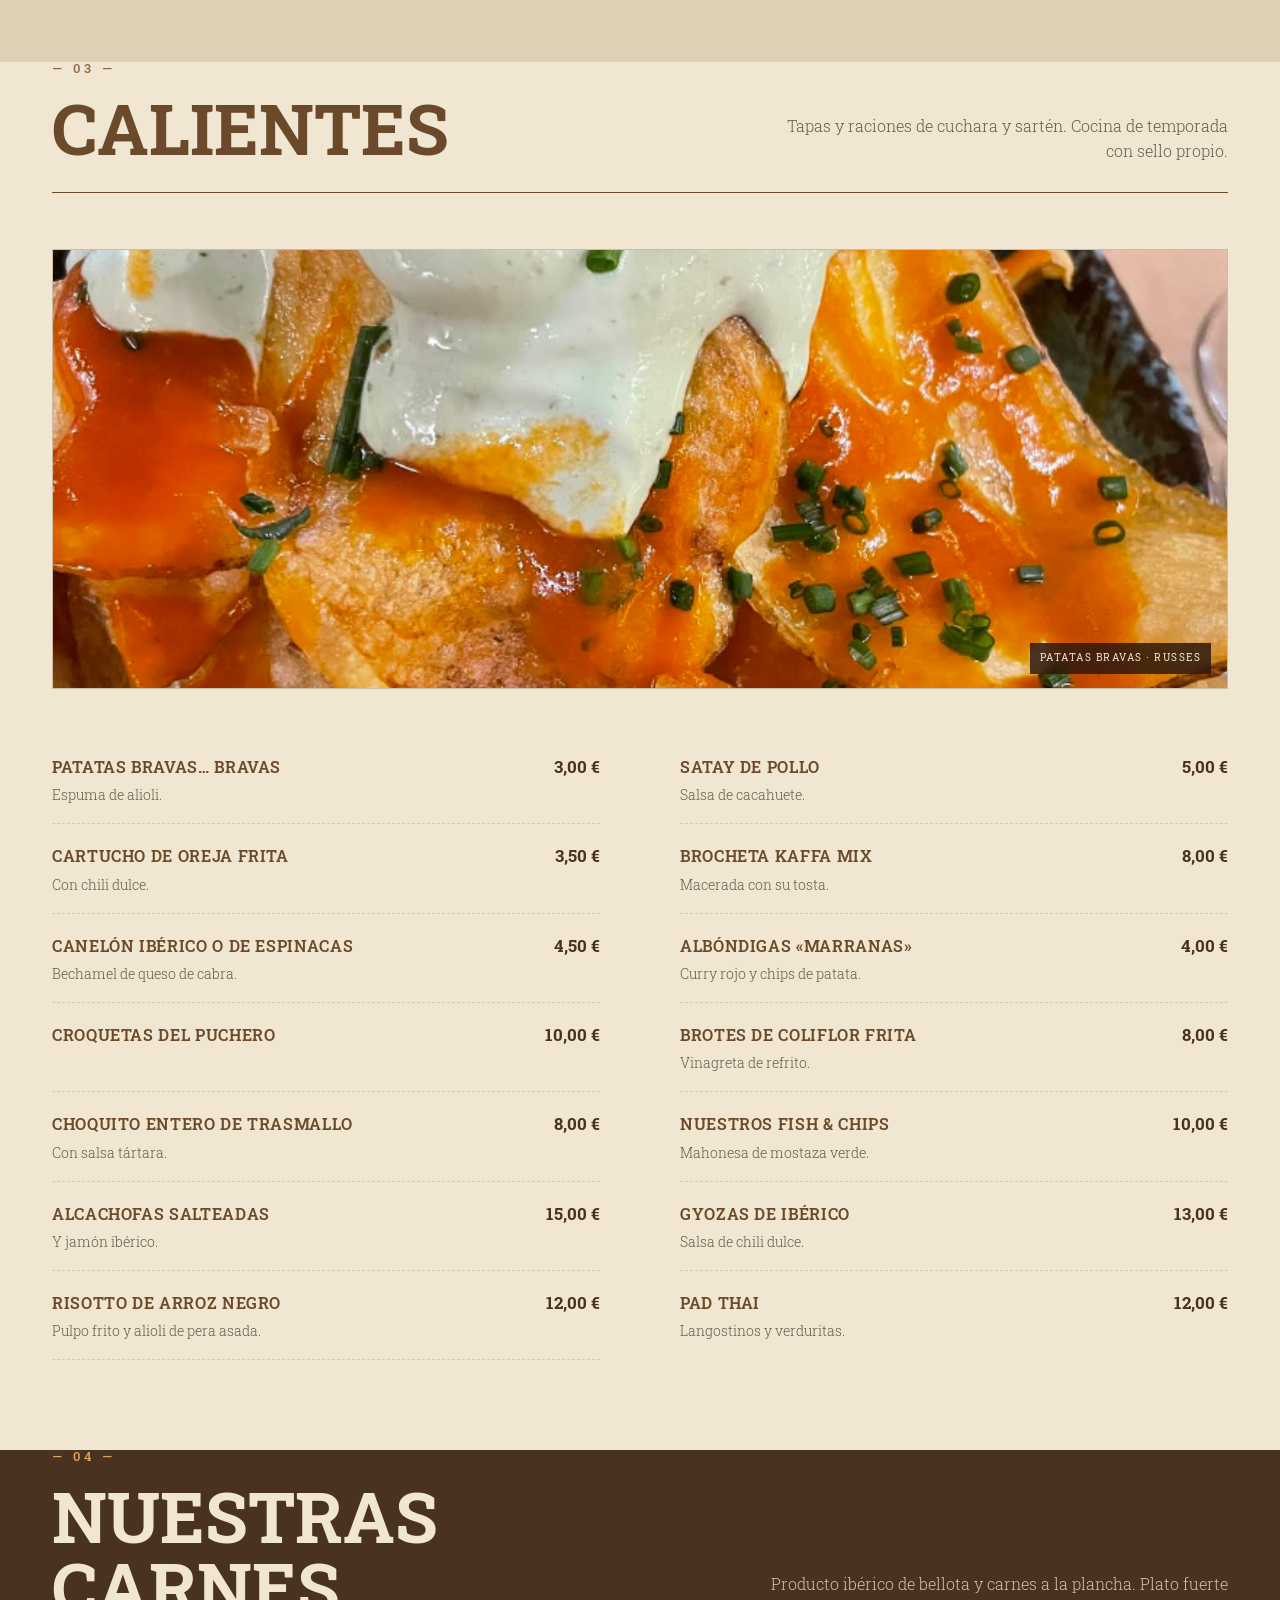
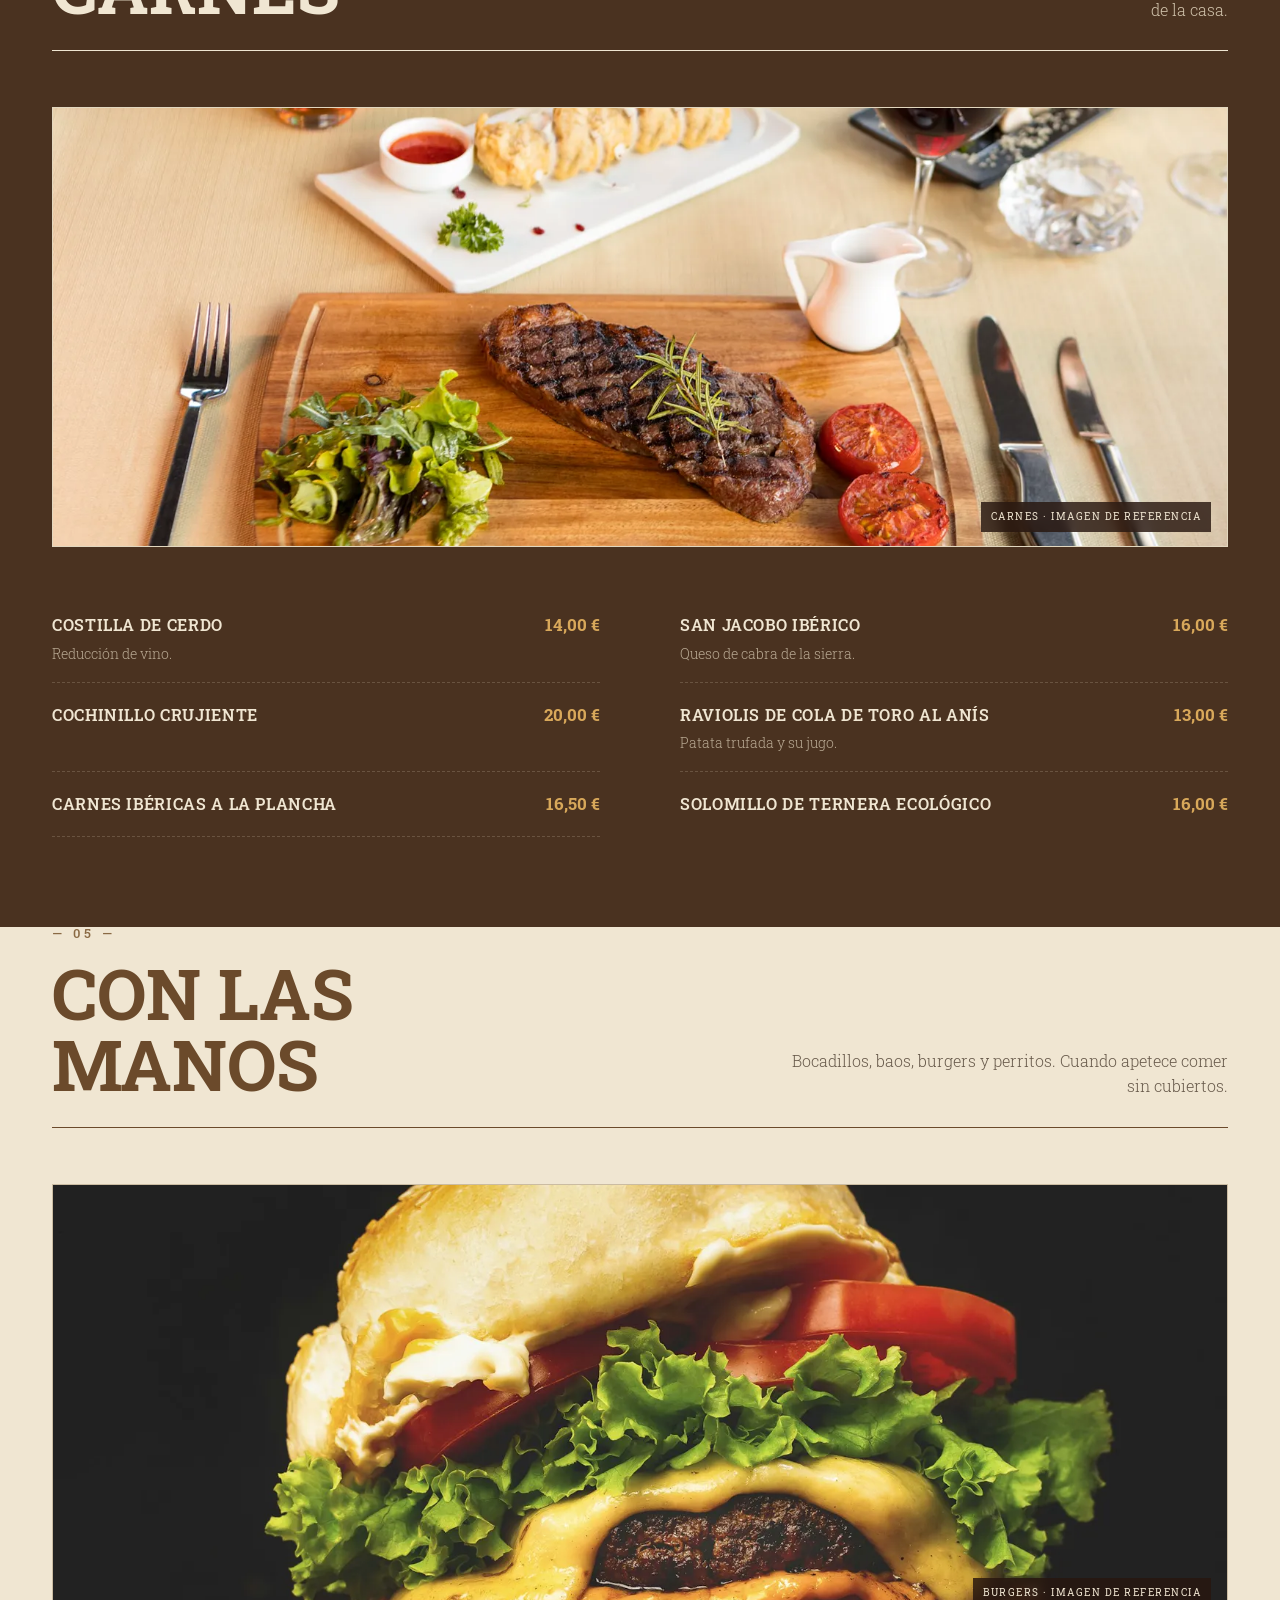
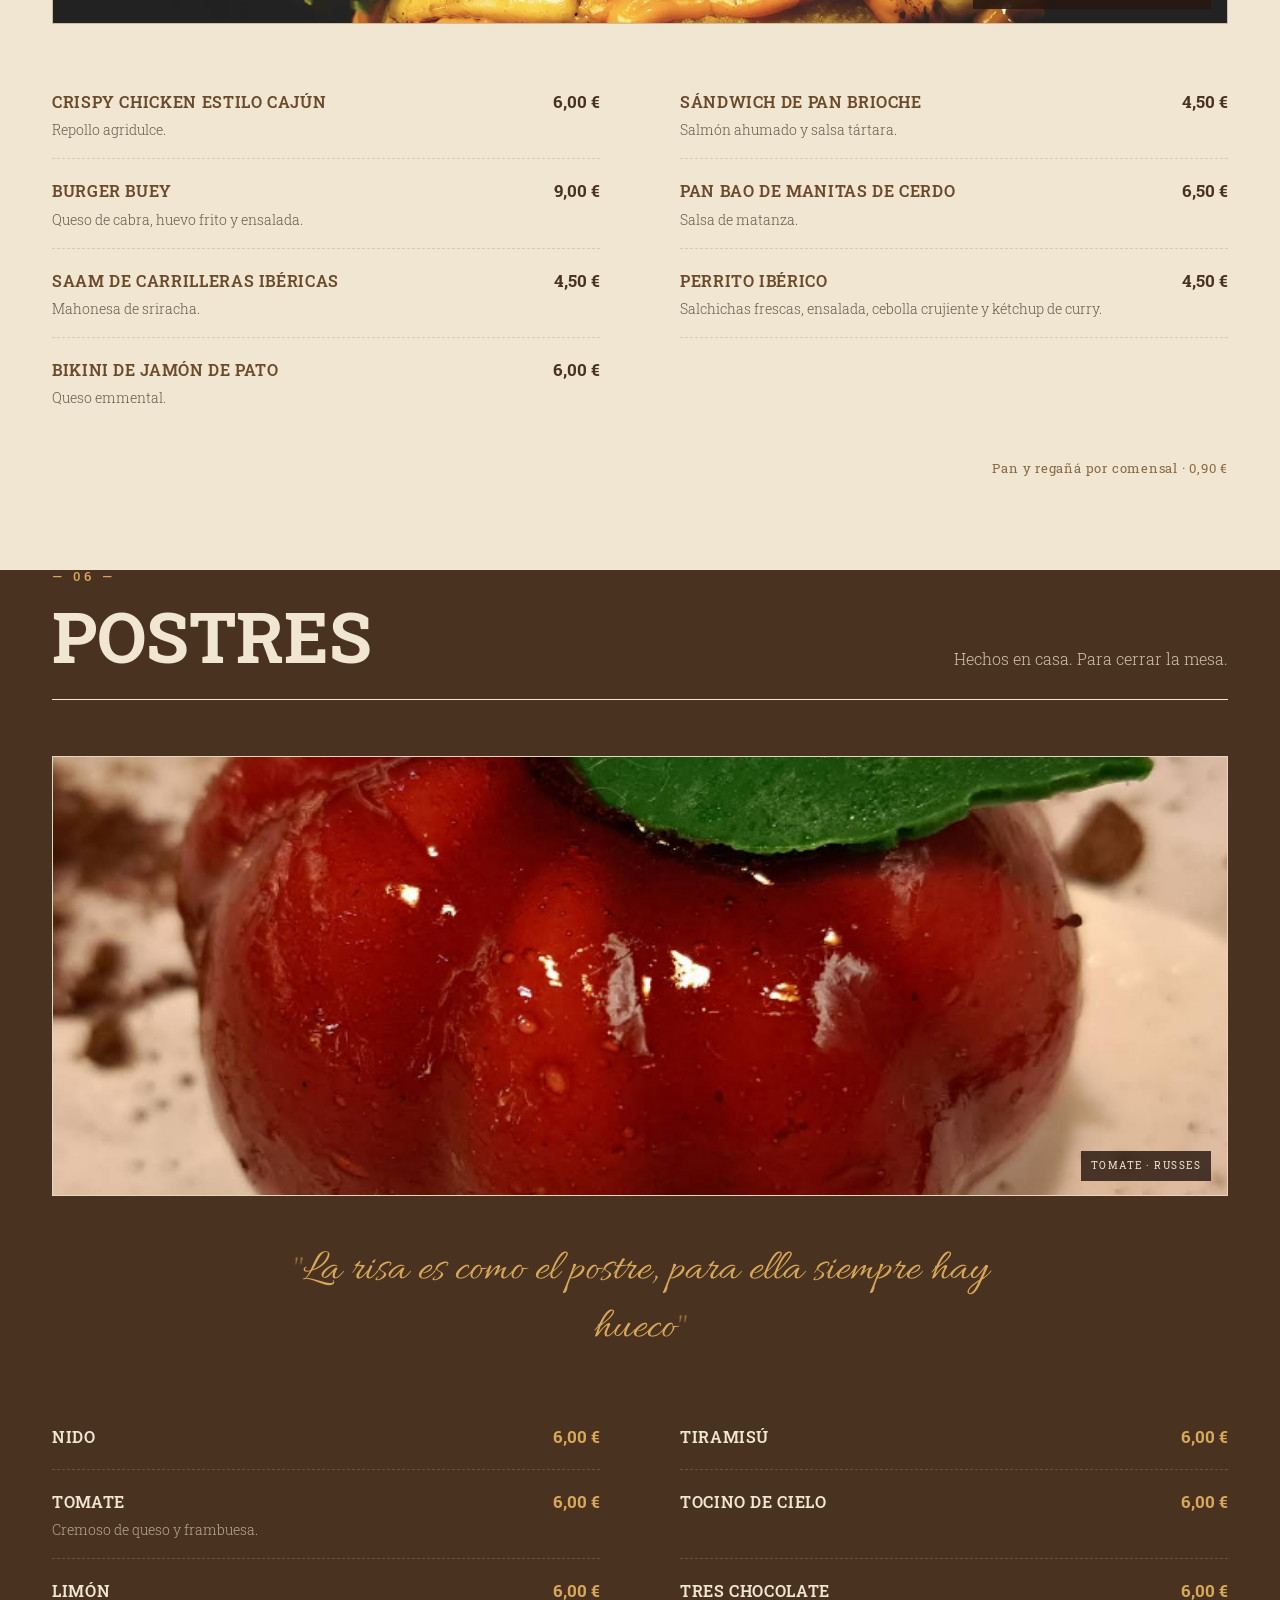
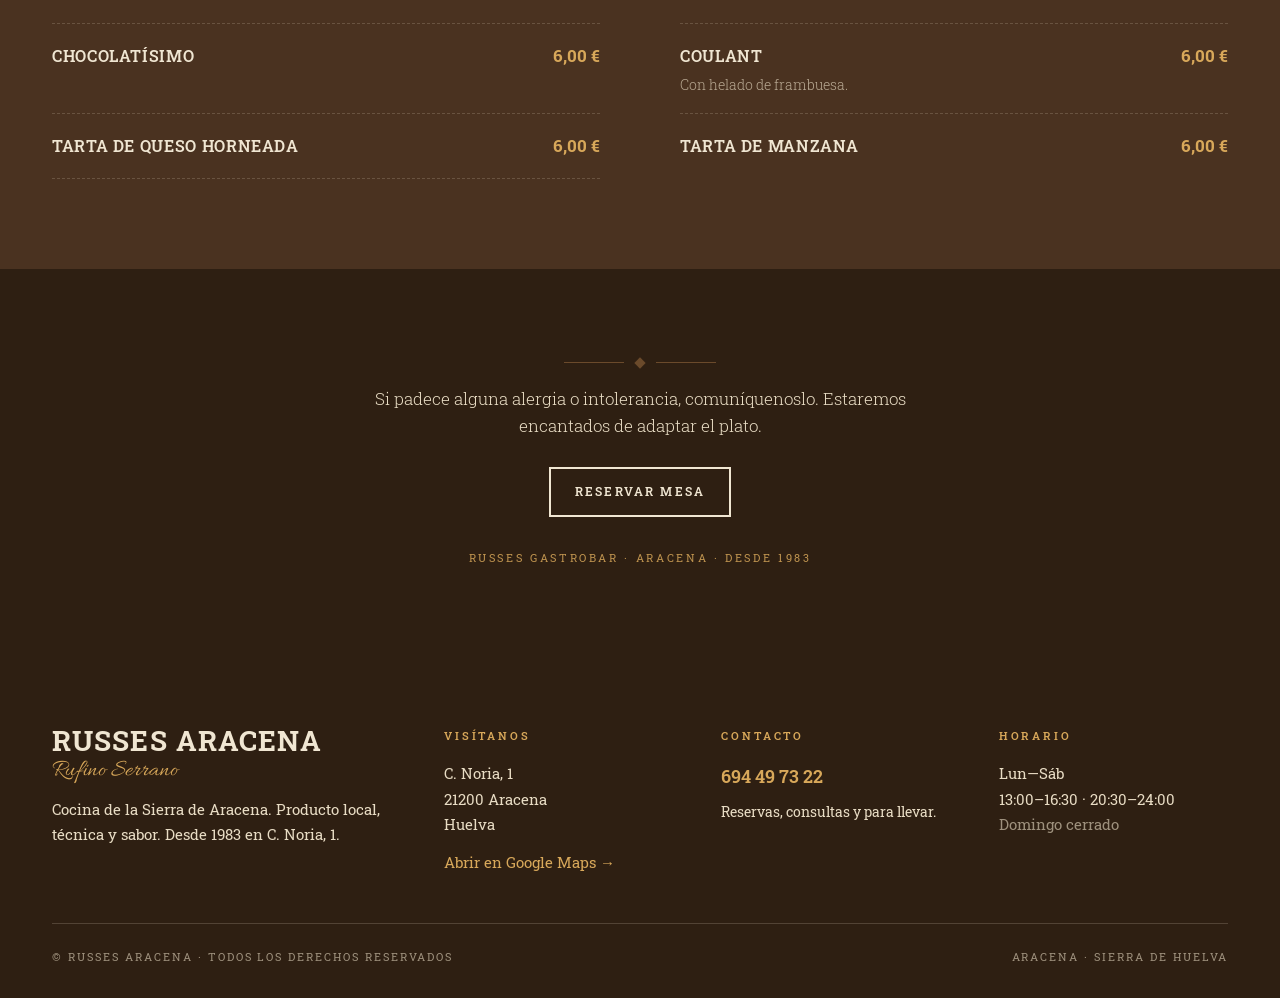
==== commit 00ac50c7: "Añade fotos de producto a la carta" ====
--- a/carta.html
+++ b/carta.html
@@ -82,6 +82,33 @@
   text-align: right; margin-top: 2px;
 }
 
+/* Product photography */
+.category-photo {
+  position: relative;
+  height: clamp(260px, 36vw, 440px);
+  margin: 0 0 46px;
+  overflow: hidden;
+  background: var(--paper-deep);
+  border: 1px solid rgba(77, 47, 33, 0.12);
+}
+.category-photo img {
+  width: 100%; height: 100%;
+  object-fit: cover;
+  transition: transform 0.8s ease;
+}
+.category-photo:hover img { transform: scale(1.025); }
+.category-photo figcaption {
+  position: absolute; right: 16px; bottom: 14px;
+  padding: 7px 10px;
+  background: rgba(40, 23, 15, 0.82);
+  color: var(--paper);
+  font-family: var(--slab); font-size: 10px;
+  letter-spacing: 0.15em; text-transform: uppercase;
+  backdrop-filter: blur(5px);
+}
+.category-photo.focus-top img { object-position: center 34%; }
+.carta-section.dark .category-photo { border-color: rgba(255,255,255,0.14); }
+
 /* Section variations */
 .carta-section.alt { background: var(--paper-deep); }
 .carta-section.dark {
@@ -130,6 +157,8 @@
   .carta-list { grid-template-columns: 1fr; gap: 0; }
   .carta-section .head { grid-template-columns: 1fr; gap: 14px; }
   .carta-section .descr { justify-self: start; text-align: left; max-width: none; }
+  .category-photo { height: 260px; margin-bottom: 30px; }
+  .category-photo figcaption { right: 10px; bottom: 10px; }
 }
 </style>
 </head>
@@ -154,6 +183,10 @@
       <h2><span class="num">— 01 —</span>De la tierra</h2>
       <p class="descr">Lo mejor de la dehesa. Ibérico de bellota y quesos artesanos de la zona.</p>
     </div>
+    <figure class="category-photo focus-top">
+      <img src="images/stock-ibericos.webp" alt="Jamón ibérico cortado en finas lonchas" width="1600" height="2400" loading="lazy" decoding="async">
+      <figcaption>Ibéricos · Imagen de referencia</figcaption>
+    </figure>
     <ul class="carta-list">
       <li><div><span class="name">Jamón ibérico de bellota 100×100</span><span class="desc">DOP Jabugo, cortado a cuchillo.</span></div><span class="price">22,00 €</span></li>
       <li><div><span class="name">Lomito ibérico entero</span></div><span class="price">22,00 €</span></li>
@@ -169,6 +202,10 @@
       <h2><span class="num">— 02 —</span>Fríos</h2>
       <p class="descr">Para empezar la mesa. Tapas frescas, ensaladas y el toque viajero de la casa.</p>
     </div>
+    <figure class="category-photo">
+      <img src="images/stock-tapas.webp" alt="Selección de tapas y entrantes para compartir" width="900" height="1200" loading="lazy" decoding="async">
+      <figcaption>Entrantes · Imagen de referencia</figcaption>
+    </figure>
     <ul class="carta-list">
       <li><div><span class="name">Salmorejo tradicional</span></div><span class="price">4,00 €</span></li>
       <li><div><span class="name">Gazpacho verde</span><span class="desc">Manzana y aguacate con tartar de gamba blanca y cilantro.</span></div><span class="price">4,00 €</span></li>
@@ -200,6 +237,10 @@
       <h2><span class="num">— 03 —</span>Calientes</h2>
       <p class="descr">Tapas y raciones de cuchara y sartén. Cocina de temporada con sello propio.</p>
     </div>
+    <figure class="category-photo">
+      <img src="images/patatas-bravas.png" alt="Patatas bravas de Russes Gastrobar" width="809" height="768" loading="lazy" decoding="async">
+      <figcaption>Patatas bravas · Russes</figcaption>
+    </figure>
     <ul class="carta-list">
       <li><div><span class="name">Patatas bravas… bravas</span><span class="desc">Espuma de alioli.</span></div><span class="price">3,00 €</span></li>
       <li><div><span class="name">Satay de pollo</span><span class="desc">Salsa de cacahuete.</span></div><span class="price">5,00 €</span></li>
@@ -226,6 +267,10 @@
       <h2><span class="num">— 04 —</span>Nuestras carnes</h2>
       <p class="descr">Producto ibérico de bellota y carnes a la plancha. Plato fuerte de la casa.</p>
     </div>
+    <figure class="category-photo">
+      <img src="images/stock-carnes.webp" alt="Carne a la plancha acompañada de verduras" width="1600" height="838" loading="lazy" decoding="async">
+      <figcaption>Carnes · Imagen de referencia</figcaption>
+    </figure>
     <ul class="carta-list">
       <li><div><span class="name">Costilla de cerdo</span><span class="desc">Reducción de vino.</span></div><span class="price">14,00 €</span></li>
       <li><div><span class="name">San Jacobo ibérico</span><span class="desc">Queso de cabra de la sierra.</span></div><span class="price">16,00 €</span></li>
@@ -244,6 +289,10 @@
       <h2><span class="num">— 05 —</span>Con las manos</h2>
       <p class="descr">Bocadillos, baos, burgers y perritos. Cuando apetece comer sin cubiertos.</p>
     </div>
+    <figure class="category-photo focus-top">
+      <img src="images/stock-burger.webp" alt="Hamburguesa con queso, tomate y lechuga" width="1600" height="1066" loading="lazy" decoding="async">
+      <figcaption>Burgers · Imagen de referencia</figcaption>
+    </figure>
     <ul class="carta-list">
       <li><div><span class="name">Crispy chicken estilo cajún</span><span class="desc">Repollo agridulce.</span></div><span class="price">6,00 €</span></li>
       <li><div><span class="name">Sándwich de pan brioche</span><span class="desc">Salmón ahumado y salsa tártara.</span></div><span class="price">4,50 €</span></li>
@@ -264,6 +313,10 @@
       <h2><span class="num">— 06 —</span>Postres</h2>
       <p class="descr">Hechos en casa. Para cerrar la mesa.</p>
     </div>
+    <figure class="category-photo">
+      <img src="images/postre-tomate.png" alt="Postre Tomate de Russes Gastrobar" width="749" height="661" loading="lazy" decoding="async">
+      <figcaption>Tomate · Russes</figcaption>
+    </figure>
     <p class="postres-quote">La risa es como el postre, para ella siempre hay hueco</p>
     <ul class="carta-list">
       <li><div><span class="name">Nido</span></div><span class="price">6,00 €</span></li>
--- a/styles.css
+++ b/styles.css
@@ -44,29 +44,15 @@
   box-shadow: 0 1px 0 var(--rule), 0 8px 24px rgba(46,31,18,0.08);
 }
 header.nav .container { display: flex; align-items: center; justify-content: space-between; }
-.brand { display: flex; align-items: center; gap: 14px; color: var(--bark); }
-.brand-mark {
-  width: 48px; height: 48px;
-  border: 2px solid var(--bark);
-  display: grid; place-items: center;
-  font-family: var(--slab);
-  font-size: 20px; font-weight: 700;
-  color: var(--bark);
-  background: var(--paper);
-}
-.brand-text { display: flex; flex-direction: column; line-height: 1; }
-.brand-text .name {
-  font-family: var(--slab); font-size: 20px; font-weight: 700;
-  letter-spacing: 0.06em; text-transform: uppercase; color: var(--bark);
-}
-.brand-text .sub { font-family: var(--script); font-size: 18px; color: var(--bark); margin-top: 2px; line-height: 1; }
-
-/* nav transparent on hero */
-header.nav.transparent:not(.scrolled) .brand,
-header.nav.transparent:not(.scrolled) .brand .brand-mark,
-header.nav.transparent:not(.scrolled) .brand .name,
-header.nav.transparent:not(.scrolled) .brand .sub { color: var(--paper); }
-header.nav.transparent:not(.scrolled) .brand-mark { border-color: var(--paper); background: transparent; }
+.brand { display: flex; align-items: center; color: var(--bark); }
+.brand-logo {
+  height: 56px;
+  width: auto;
+  display: block;
+}
+
+/* nav transparent on hero — invert logo to white */
+header.nav.transparent:not(.scrolled) .brand-logo { filter: brightness(0) invert(1); }
 header.nav.transparent:not(.scrolled) nav.links a { color: var(--paper); }
 header.nav.transparent:not(.scrolled) .menu-toggle { color: var(--paper); border-color: var(--paper); }
 
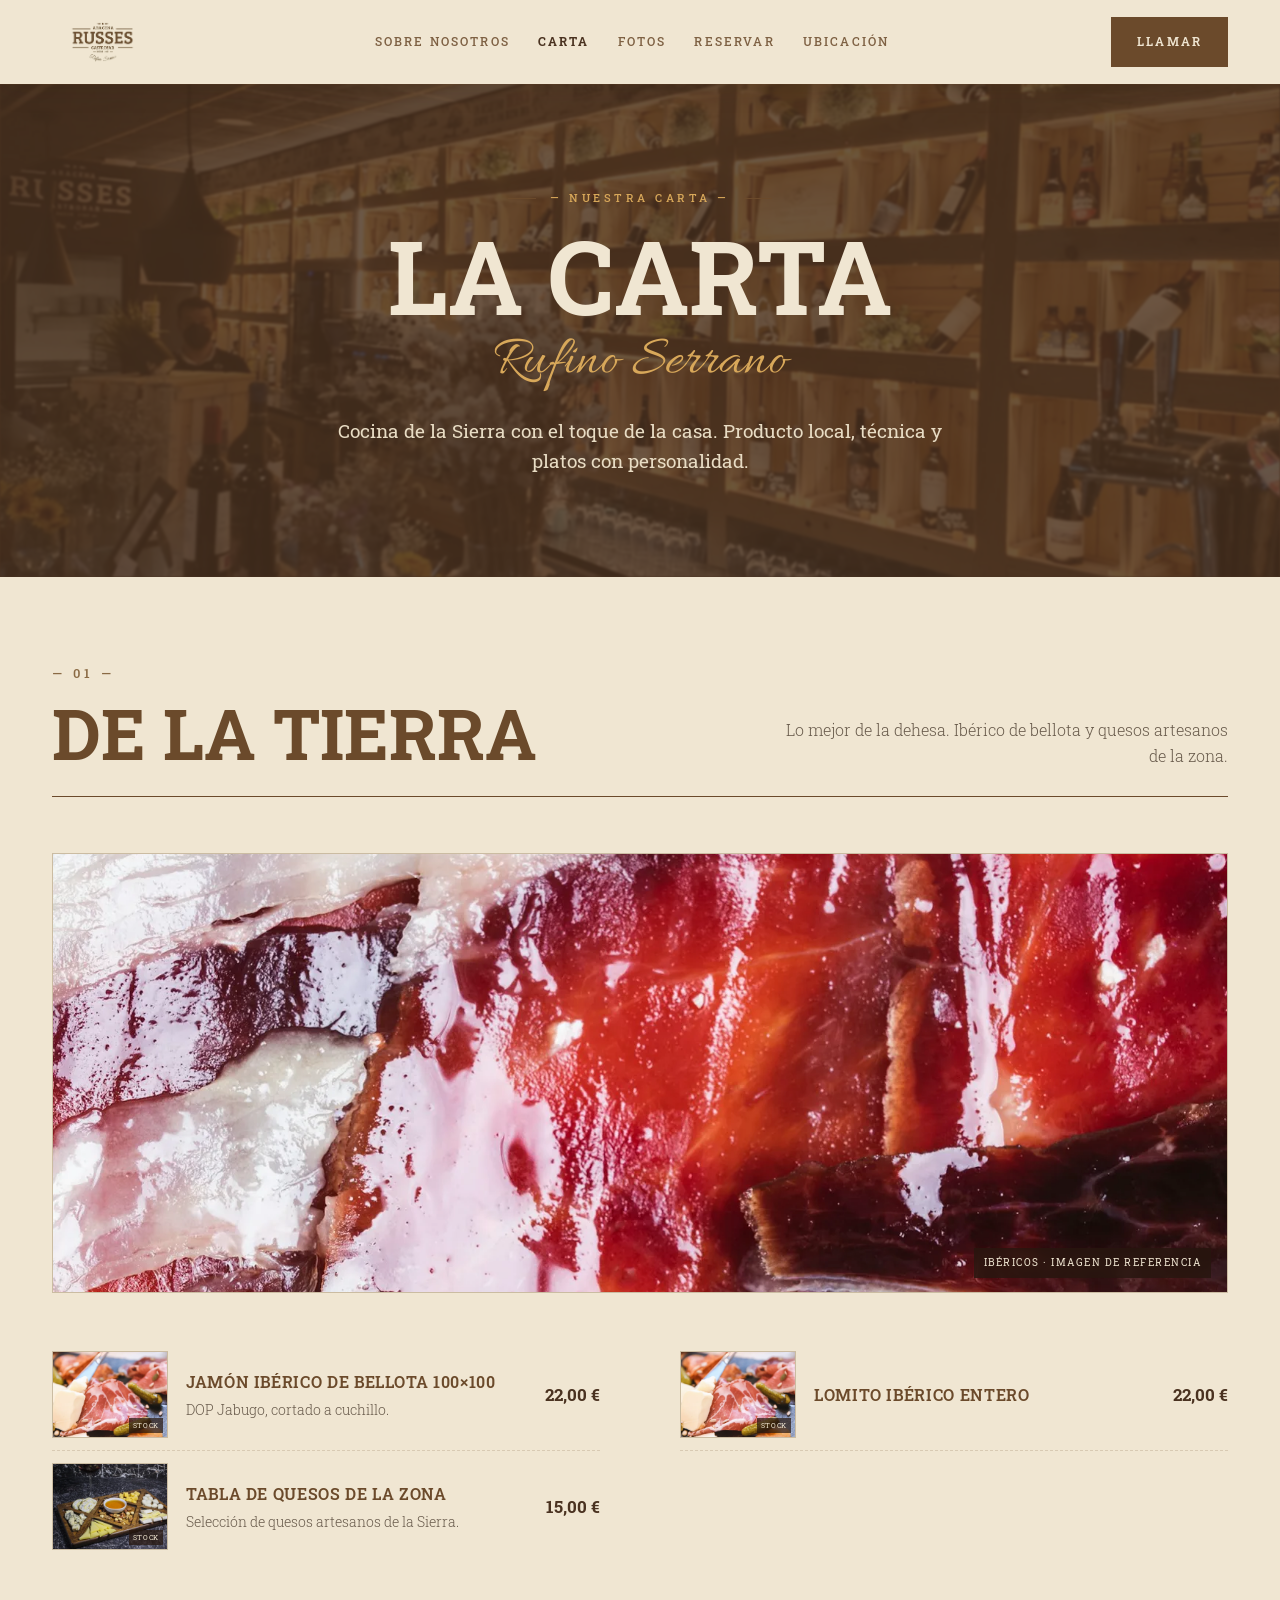
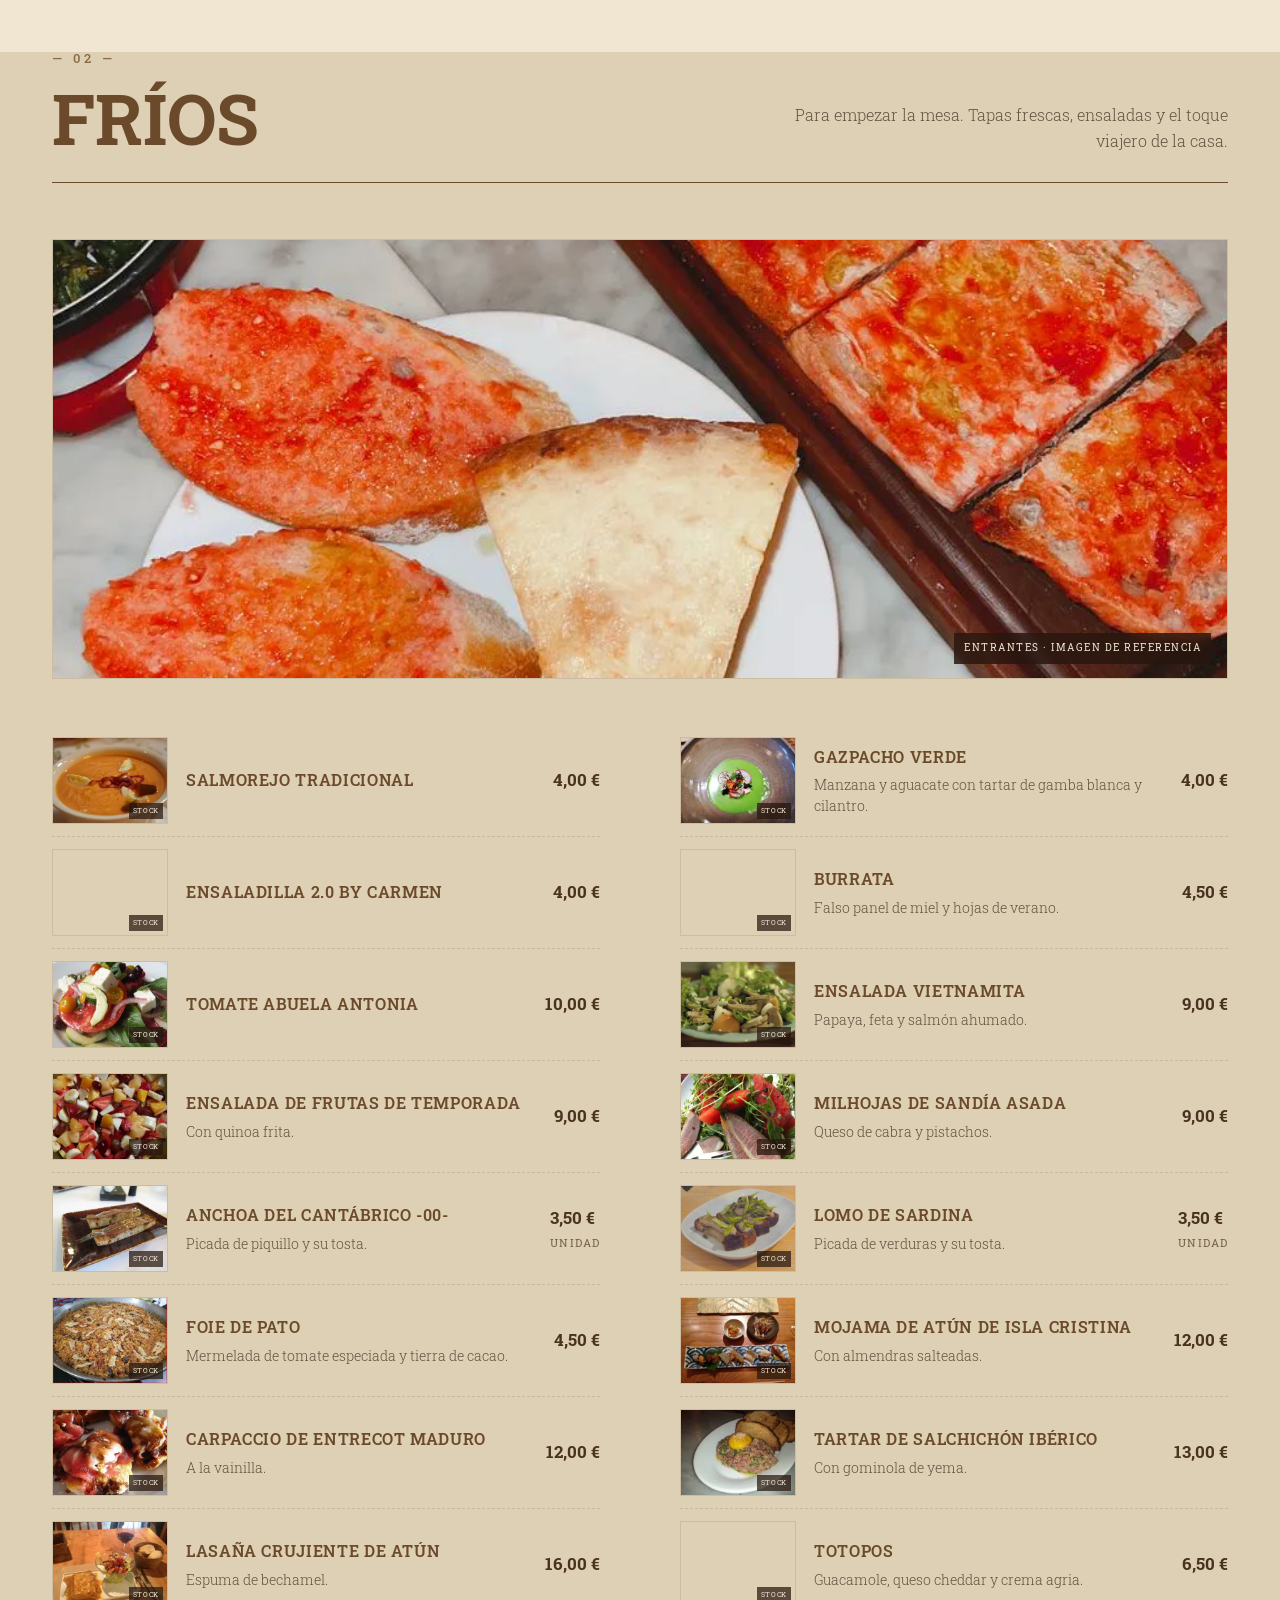
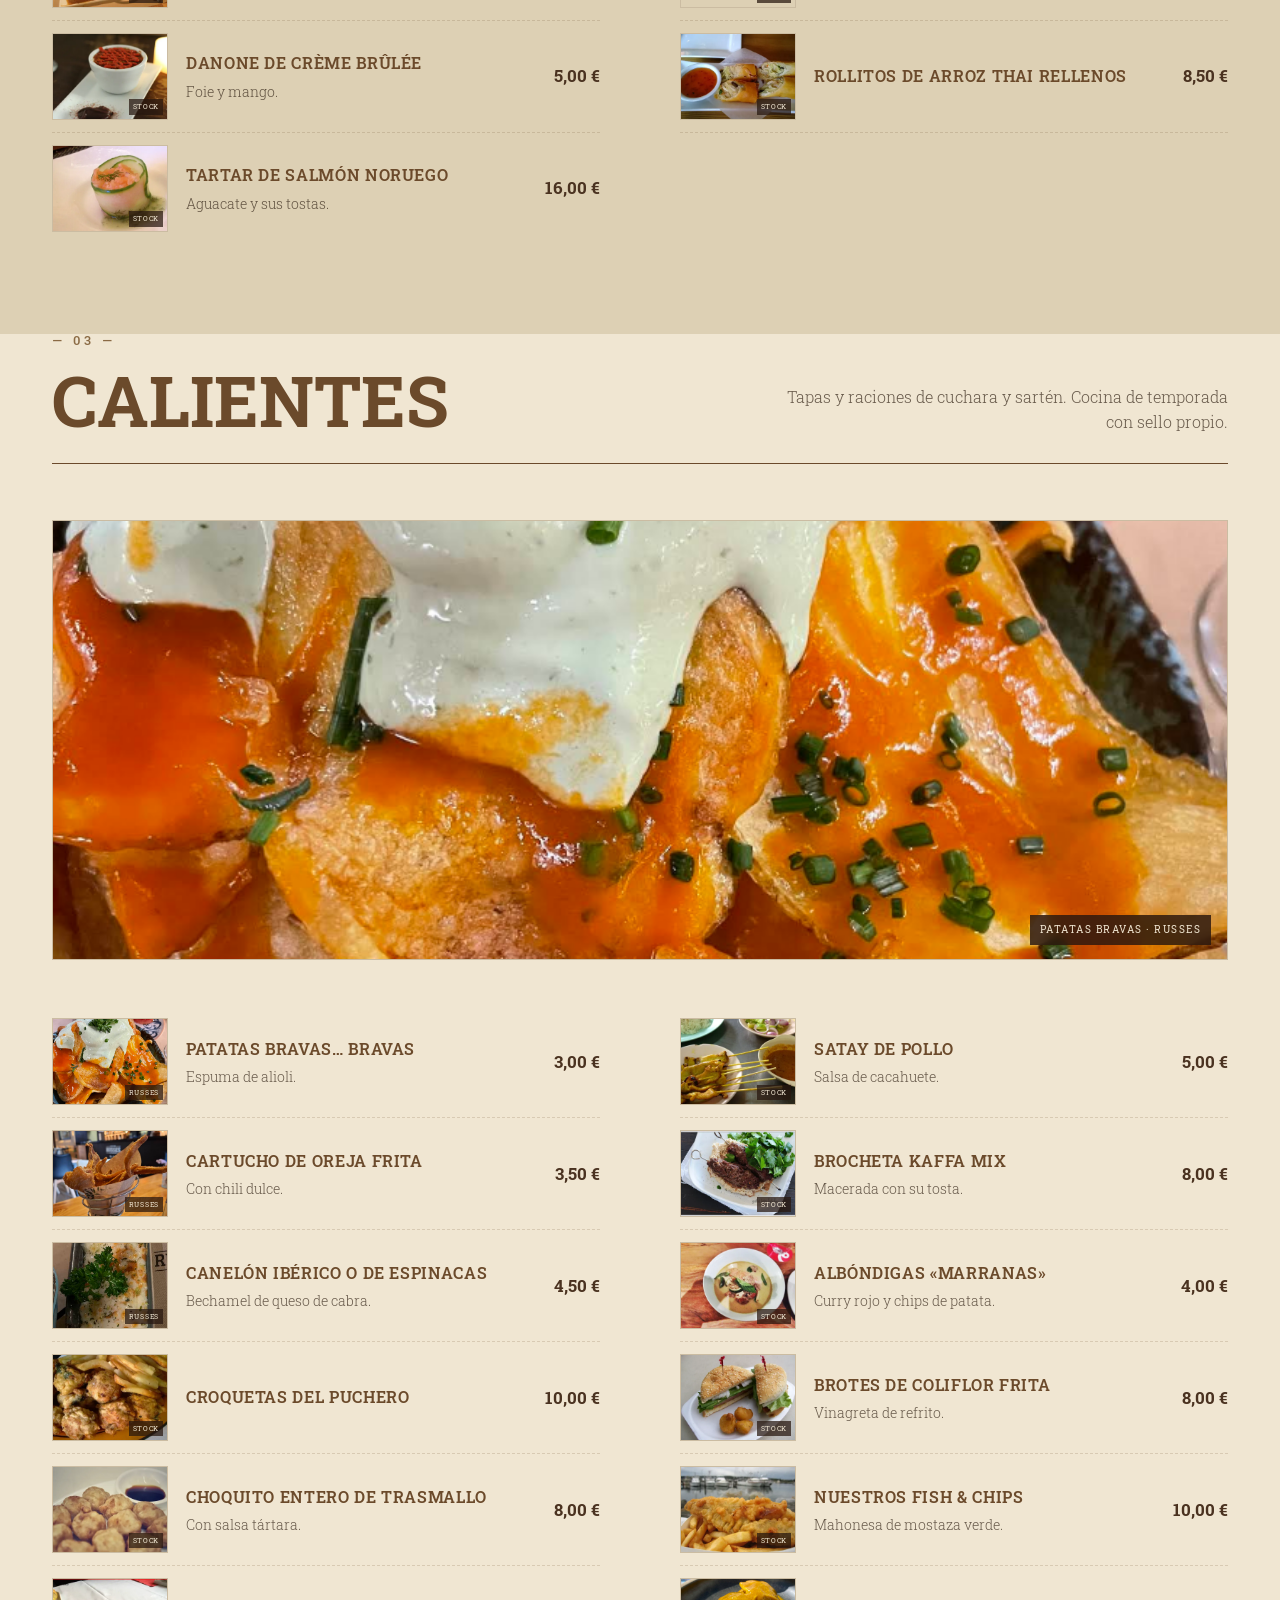
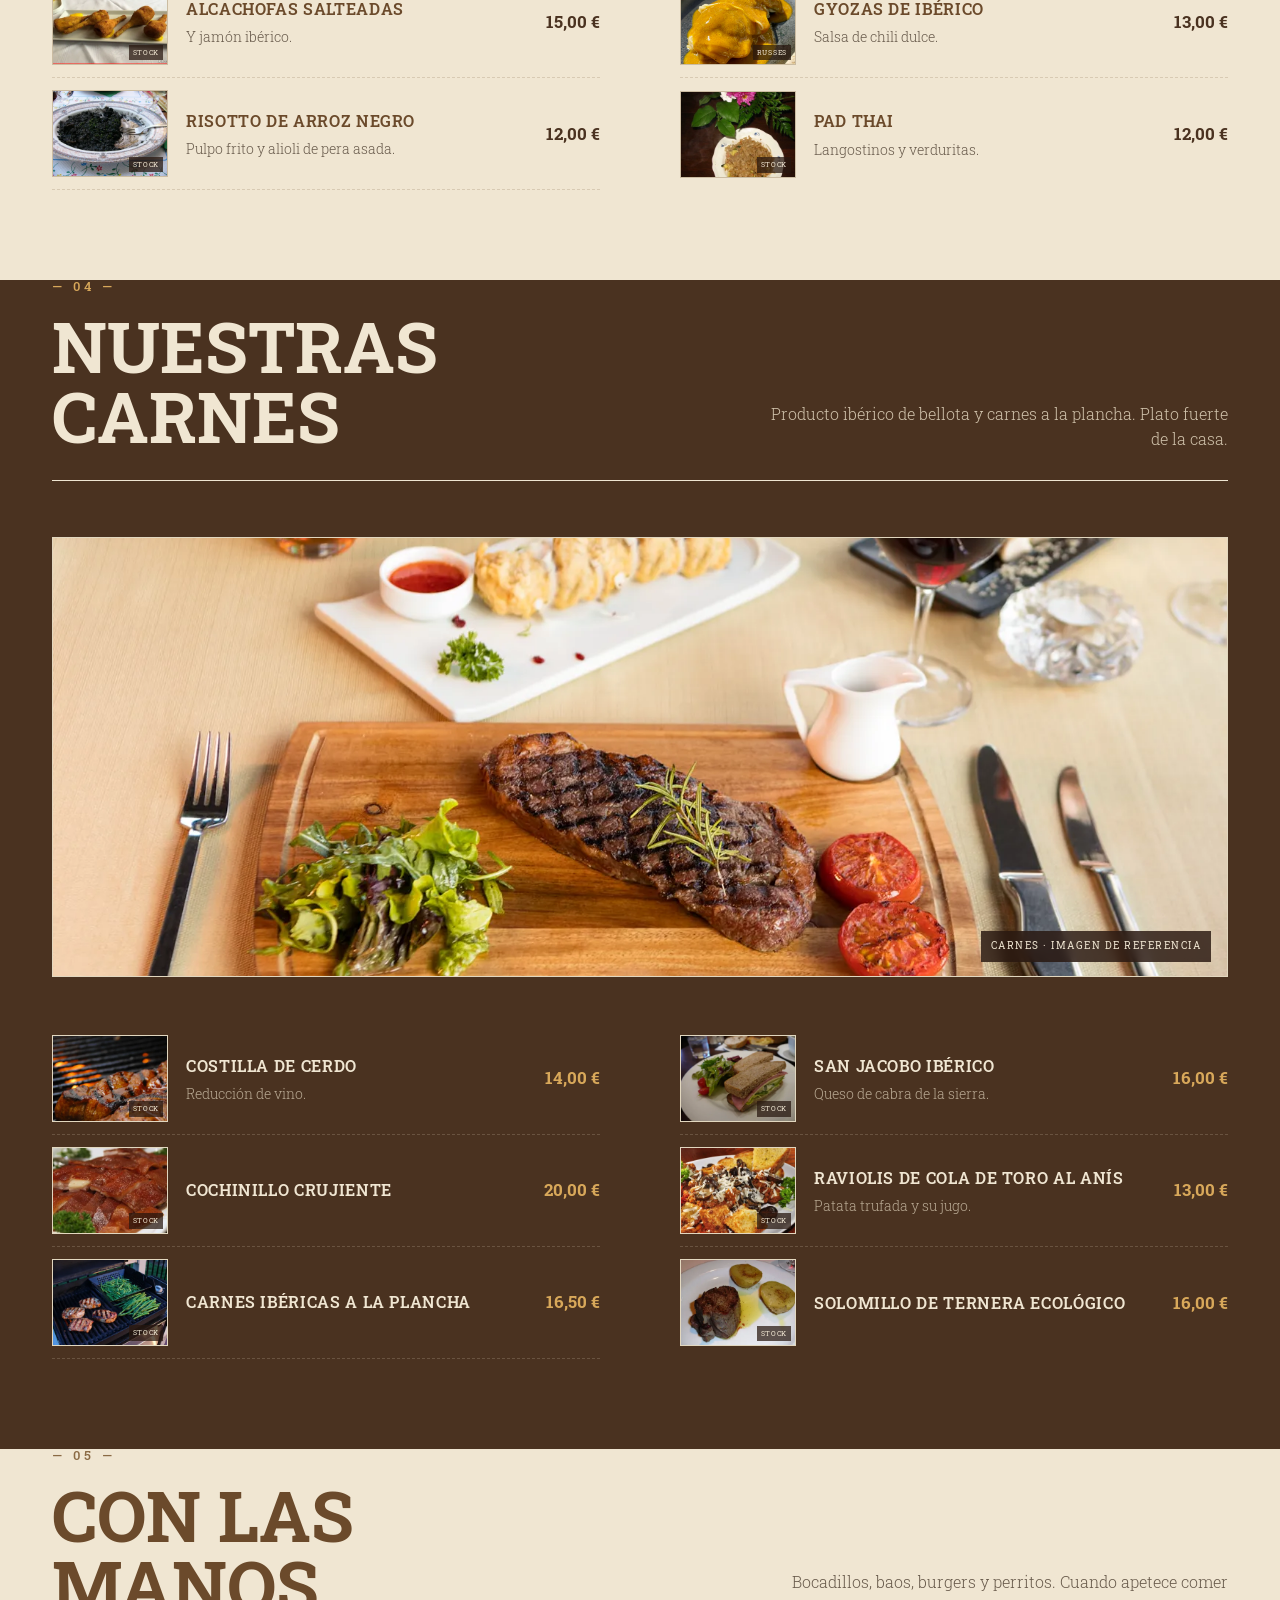
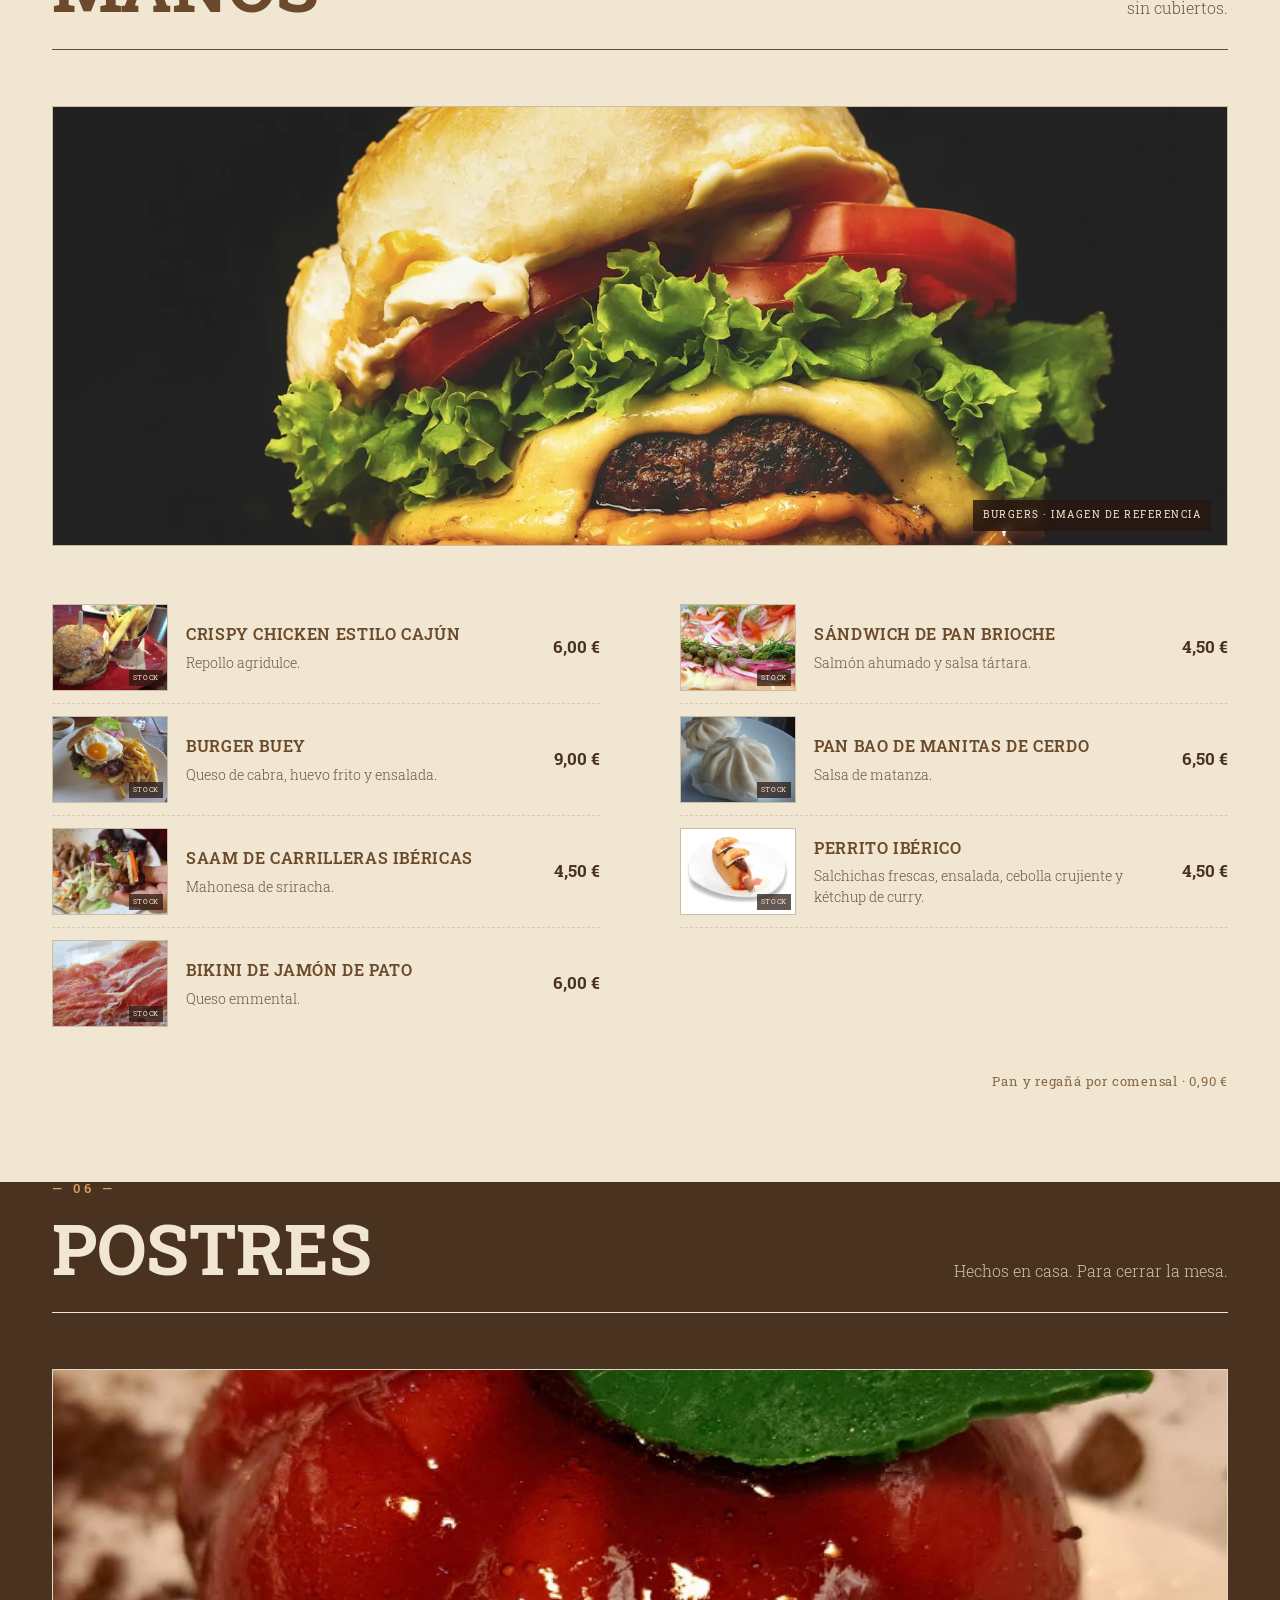
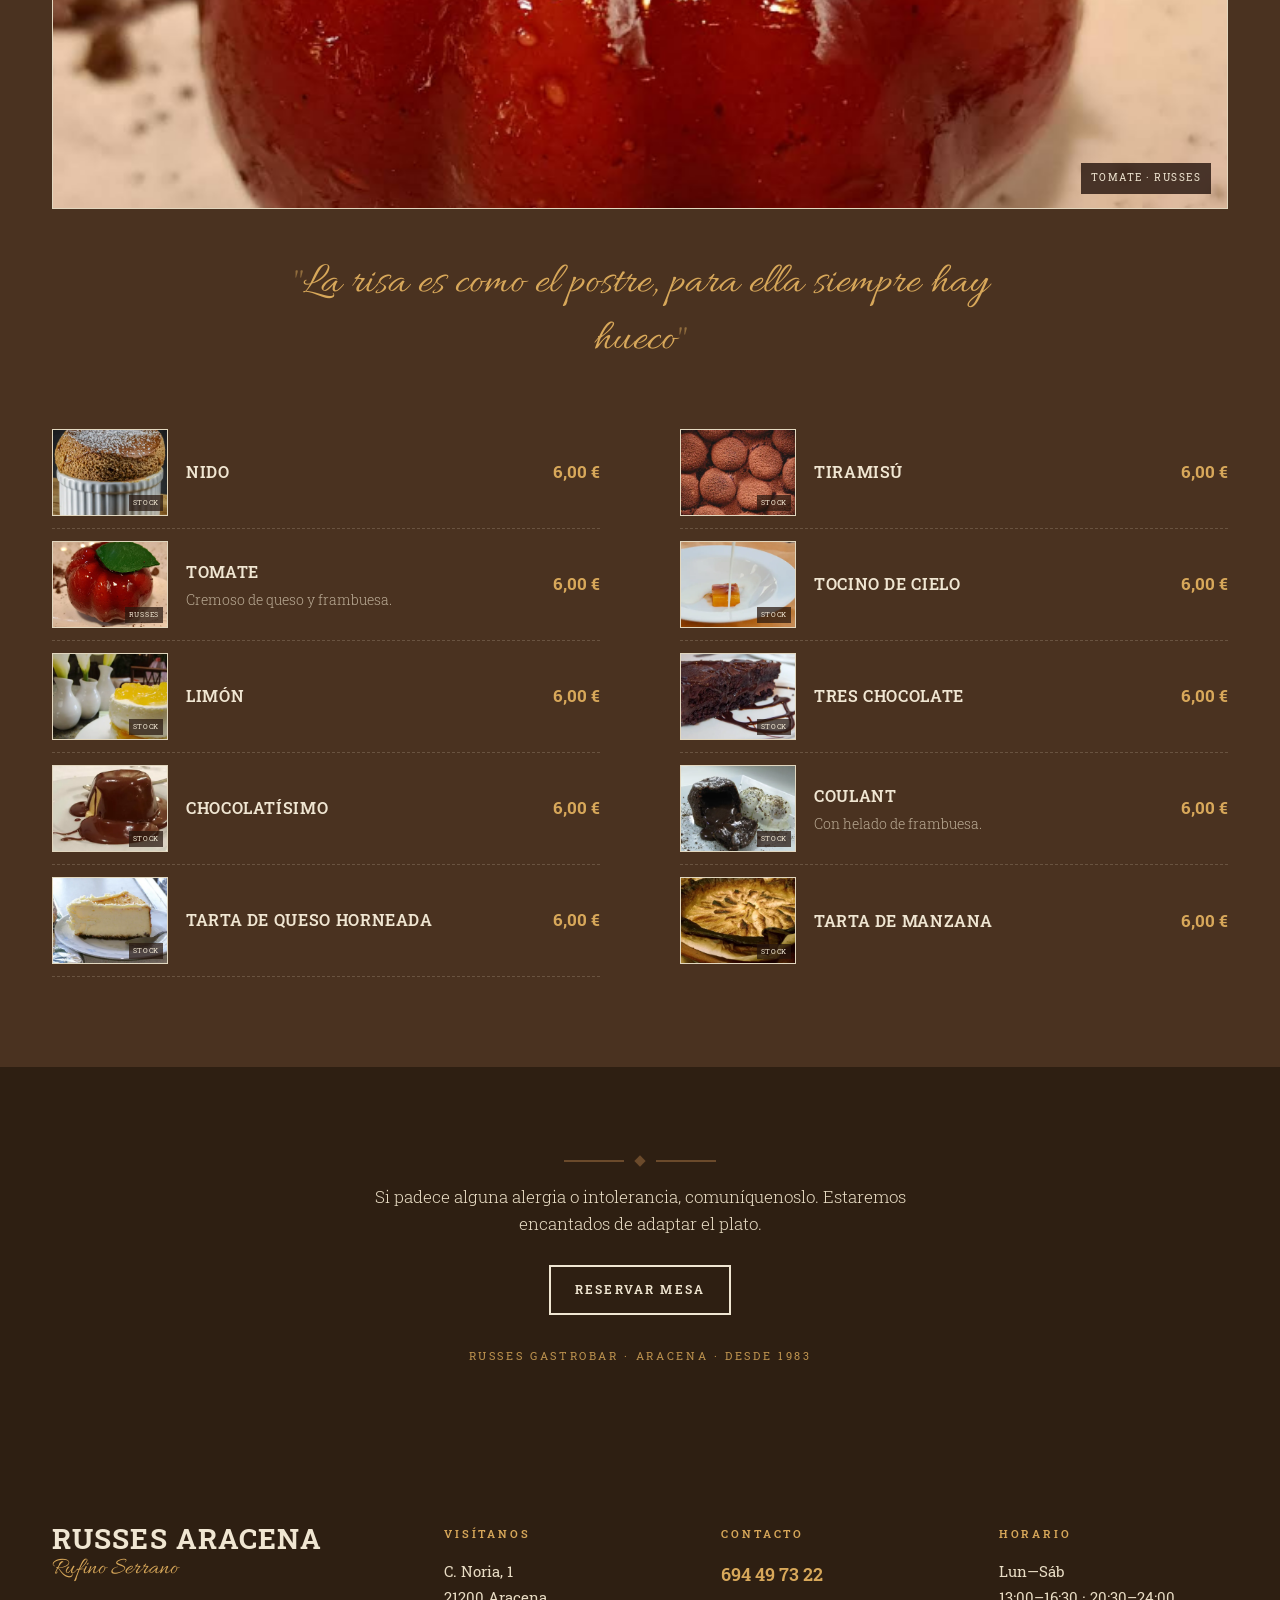
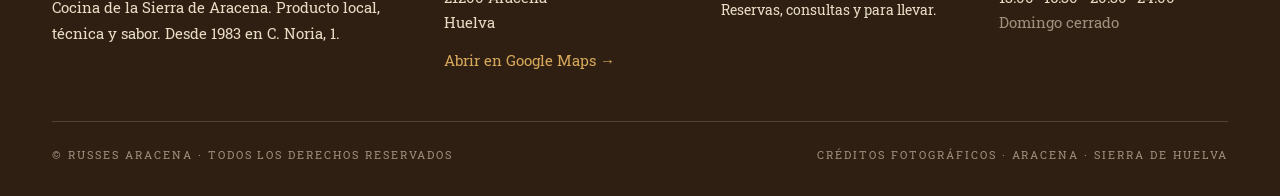
==== commit d6e5e7da: "Completa la carta con fotos por producto" ====
--- a/carta.html
+++ b/carta.html
@@ -49,10 +49,10 @@
   list-style: none;
 }
 .carta-list li {
-  padding: 18px 0;
+  padding: 12px 0;
   border-bottom: 1px dashed var(--rule);
-  display: grid; grid-template-columns: 1fr auto;
-  gap: 18px; align-items: baseline;
+  display: grid; grid-template-columns: 116px minmax(0, 1fr) auto;
+  gap: 18px; align-items: center;
 }
 .carta-list li:last-child { border-bottom: none; }
 .carta-list .name {
@@ -81,6 +81,27 @@
   display: block; text-transform: uppercase;
   text-align: right; margin-top: 2px;
 }
+.item-photo {
+  position: relative;
+  width: 116px; aspect-ratio: 4 / 3;
+  overflow: hidden;
+  background: var(--paper-deep);
+  border: 1px solid rgba(77, 47, 33, 0.12);
+}
+.item-photo img {
+  width: 100%; height: 100%; object-fit: cover;
+  transition: transform 0.45s ease;
+}
+.carta-list li:hover .item-photo img { transform: scale(1.05); }
+.item-photo figcaption {
+  position: absolute; right: 4px; bottom: 4px;
+  padding: 2px 4px;
+  background: rgba(40, 23, 15, 0.72);
+  color: var(--paper);
+  font-family: var(--slab); font-size: 7px;
+  letter-spacing: 0.1em; text-transform: uppercase;
+}
+.carta-section.dark .item-photo { border-color: rgba(255,255,255,0.14); }
 
 /* Product photography */
 .category-photo {
@@ -160,6 +181,13 @@
   .category-photo { height: 260px; margin-bottom: 30px; }
   .category-photo figcaption { right: 10px; bottom: 10px; }
 }
+@media (max-width: 520px) {
+  .carta-list li { grid-template-columns: 84px minmax(0, 1fr) auto; gap: 10px; }
+  .item-photo { width: 84px; }
+  .carta-list .name { font-size: 13px; }
+  .carta-list .desc { font-size: 12px; }
+  .carta-list .price { font-size: 14px; }
+}
 </style>
 </head>
 <body>
@@ -177,7 +205,7 @@
 </section>
 
 <!-- DE LA TIERRA -->
-<section class="carta-section reveal" data-screen-label="De la tierra">
+<section class="carta-section reveal" data-screen-label="De la tierra" data-menu="tierra">
   <div class="container">
     <div class="head">
       <h2><span class="num">— 01 —</span>De la tierra</h2>
@@ -196,7 +224,7 @@
 </section>
 
 <!-- FRÍOS -->
-<section class="carta-section alt reveal" data-screen-label="Frios">
+<section class="carta-section alt reveal" data-screen-label="Frios" data-menu="frios">
   <div class="container">
     <div class="head">
       <h2><span class="num">— 02 —</span>Fríos</h2>
@@ -231,7 +259,7 @@
 </section>
 
 <!-- CALIENTES -->
-<section class="carta-section reveal" data-screen-label="Calientes">
+<section class="carta-section reveal" data-screen-label="Calientes" data-menu="calientes">
   <div class="container">
     <div class="head">
       <h2><span class="num">— 03 —</span>Calientes</h2>
@@ -261,7 +289,7 @@
 </section>
 
 <!-- CARNES -->
-<section class="carta-section dark reveal" data-screen-label="Carnes">
+<section class="carta-section dark reveal" data-screen-label="Carnes" data-menu="carnes">
   <div class="container">
     <div class="head">
       <h2><span class="num">— 04 —</span>Nuestras carnes</h2>
@@ -283,7 +311,7 @@
 </section>
 
 <!-- CON LAS MANOS -->
-<section class="carta-section reveal" data-screen-label="Con las manos">
+<section class="carta-section reveal" data-screen-label="Con las manos" data-menu="manos">
   <div class="container">
     <div class="head">
       <h2><span class="num">— 05 —</span>Con las manos</h2>
@@ -307,7 +335,7 @@
 </section>
 
 <!-- POSTRES -->
-<section class="carta-section dark reveal" data-screen-label="Postres">
+<section class="carta-section dark reveal" data-screen-label="Postres" data-menu="postres">
   <div class="container">
     <div class="head">
       <h2><span class="num">— 06 —</span>Postres</h2>
@@ -345,6 +373,28 @@
 <div id="footer-mount"></div>
 <script src="partials.js"></script>
 <script>
+  const MENU_PHOTOS = {
+    tierra: ['jamon-iberico', 'lomito-iberico', 'tabla-quesos'],
+    frios: ['salmorejo', 'gazpacho-verde', 'ensaladilla', 'burrata', 'tomate-antonia', 'ensalada-vietnamita', 'ensalada-frutas', 'milhojas-sandia', 'anchoa-tosta', 'lomo-sardina', 'foie-pato', 'mojama-atun', 'carpaccio-entrecot', 'tartar-salchichon', 'lasana-atun', 'totopos', 'creme-brulee', 'rollitos-thai', 'tartar-salmon'],
+    calientes: ['images/patatas-bravas.png', 'satay-pollo', 'images/oreja-chili.png', 'brocheta-kaffa', 'images/canelon.png', 'albondigas-curry', 'croquetas-puchero', 'coliflor-frita', 'choquito', 'fish-chips', 'alcachofas-jamon', 'images/dumplings.png', 'risotto-negro', 'pad-thai'],
+    carnes: ['costilla-cerdo', 'san-jacobo', 'cochinillo', 'raviolis-toro', 'carnes-ibericas', 'solomillo-ternera'],
+    manos: ['crispy-chicken', 'brioche-salmon', 'burger-buey', 'bao-manitas', 'saam-carrilleras', 'perrito-iberico', 'bikini-pato'],
+    postres: ['nido-postre', 'tiramisu', 'images/postre-tomate.png', 'tocino-cielo', 'limon-postre', 'tres-chocolates', 'chocolatisimo', 'coulant', 'tarta-queso', 'tarta-manzana']
+  };
+
+  document.querySelectorAll('[data-menu]').forEach(section => {
+    const photos = MENU_PHOTOS[section.dataset.menu] || [];
+    section.querySelectorAll('.carta-list li').forEach((item, index) => {
+      const name = item.querySelector('.name').childNodes[0].textContent.trim();
+      const isStock = !photos[index].includes('/');
+      const source = isStock ? `images/menu-stock/menu-${photos[index]}.webp` : photos[index];
+      const photo = document.createElement('figure');
+      photo.className = 'item-photo';
+      photo.innerHTML = `<img src="${source}" alt="${isStock ? 'Imagen de referencia de' : 'Foto de'} ${name}" width="640" height="480" loading="lazy" decoding="async"><figcaption>${isStock ? 'Stock' : 'Russes'}</figcaption>`;
+      item.prepend(photo);
+    });
+  });
+
   RussesPage.renderHeader('carta', false);
   RussesPage.renderFooter();
   RussesPage.setupReveal();
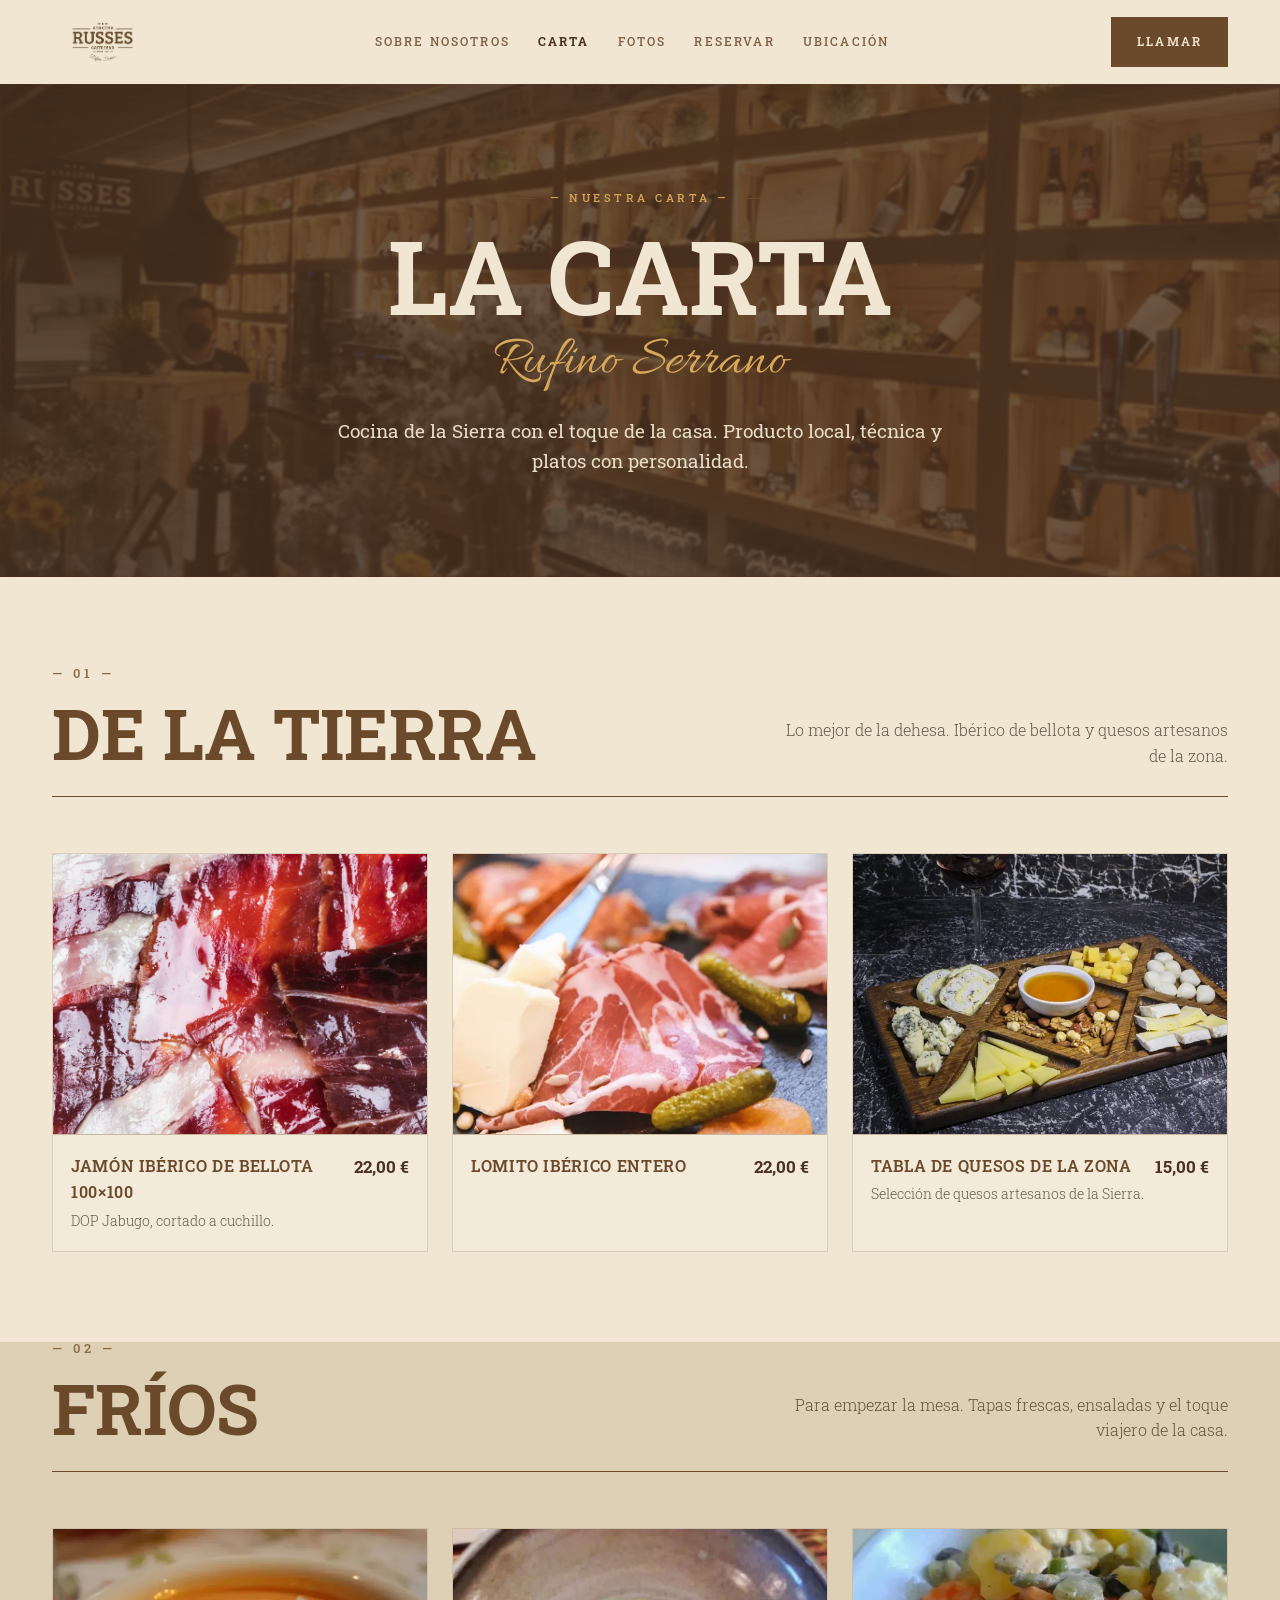
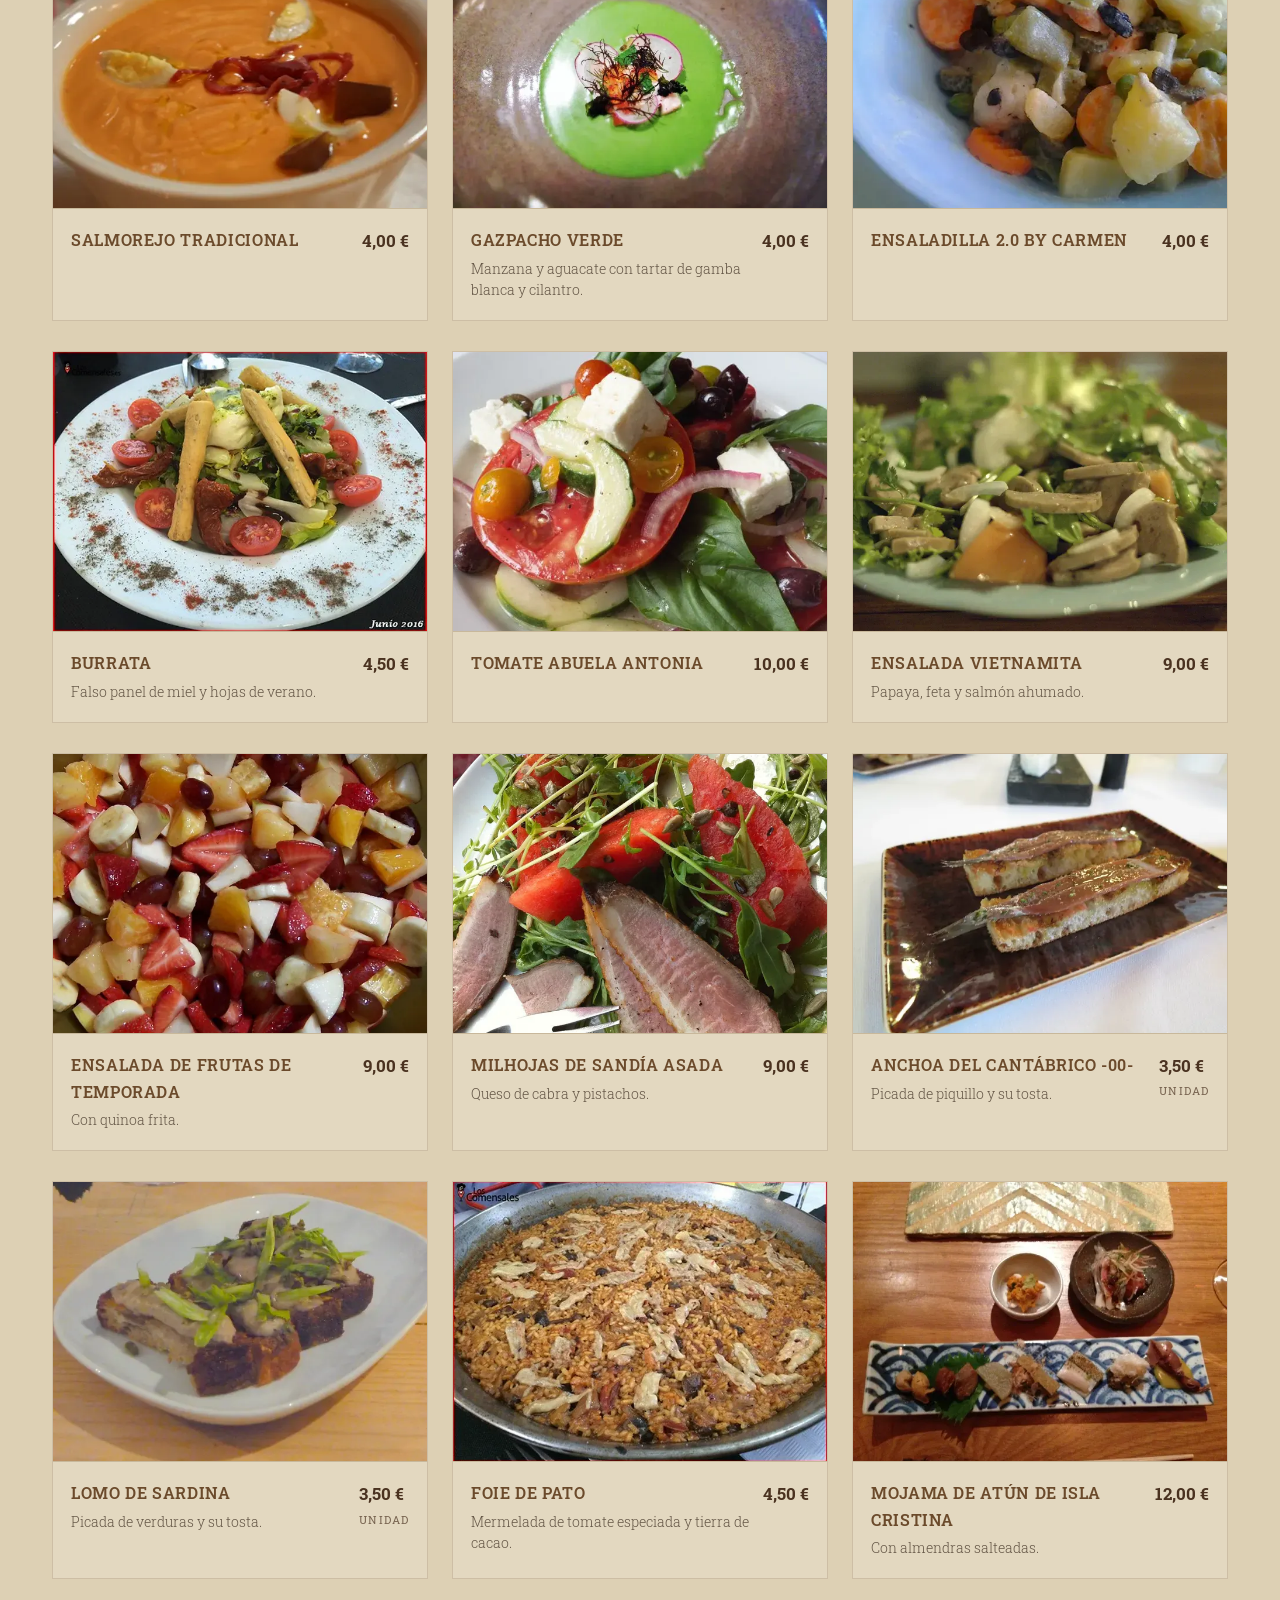
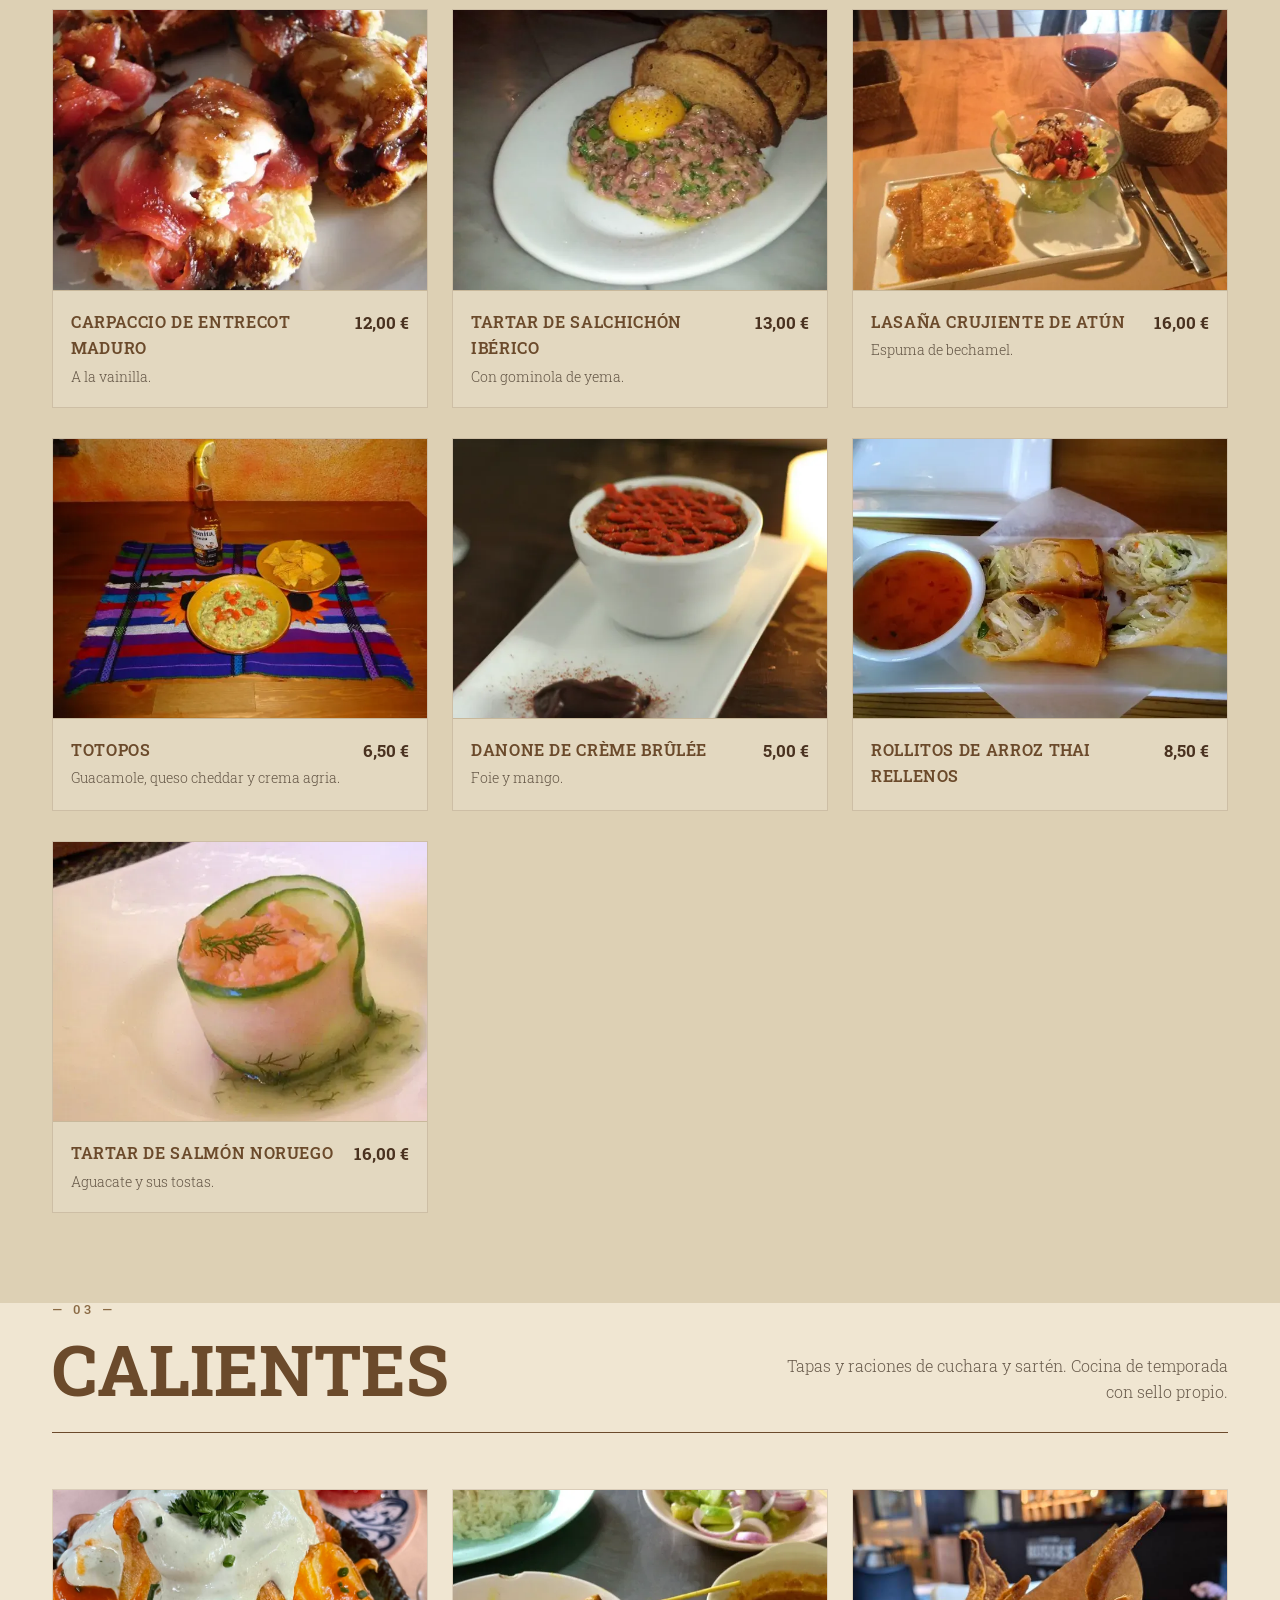
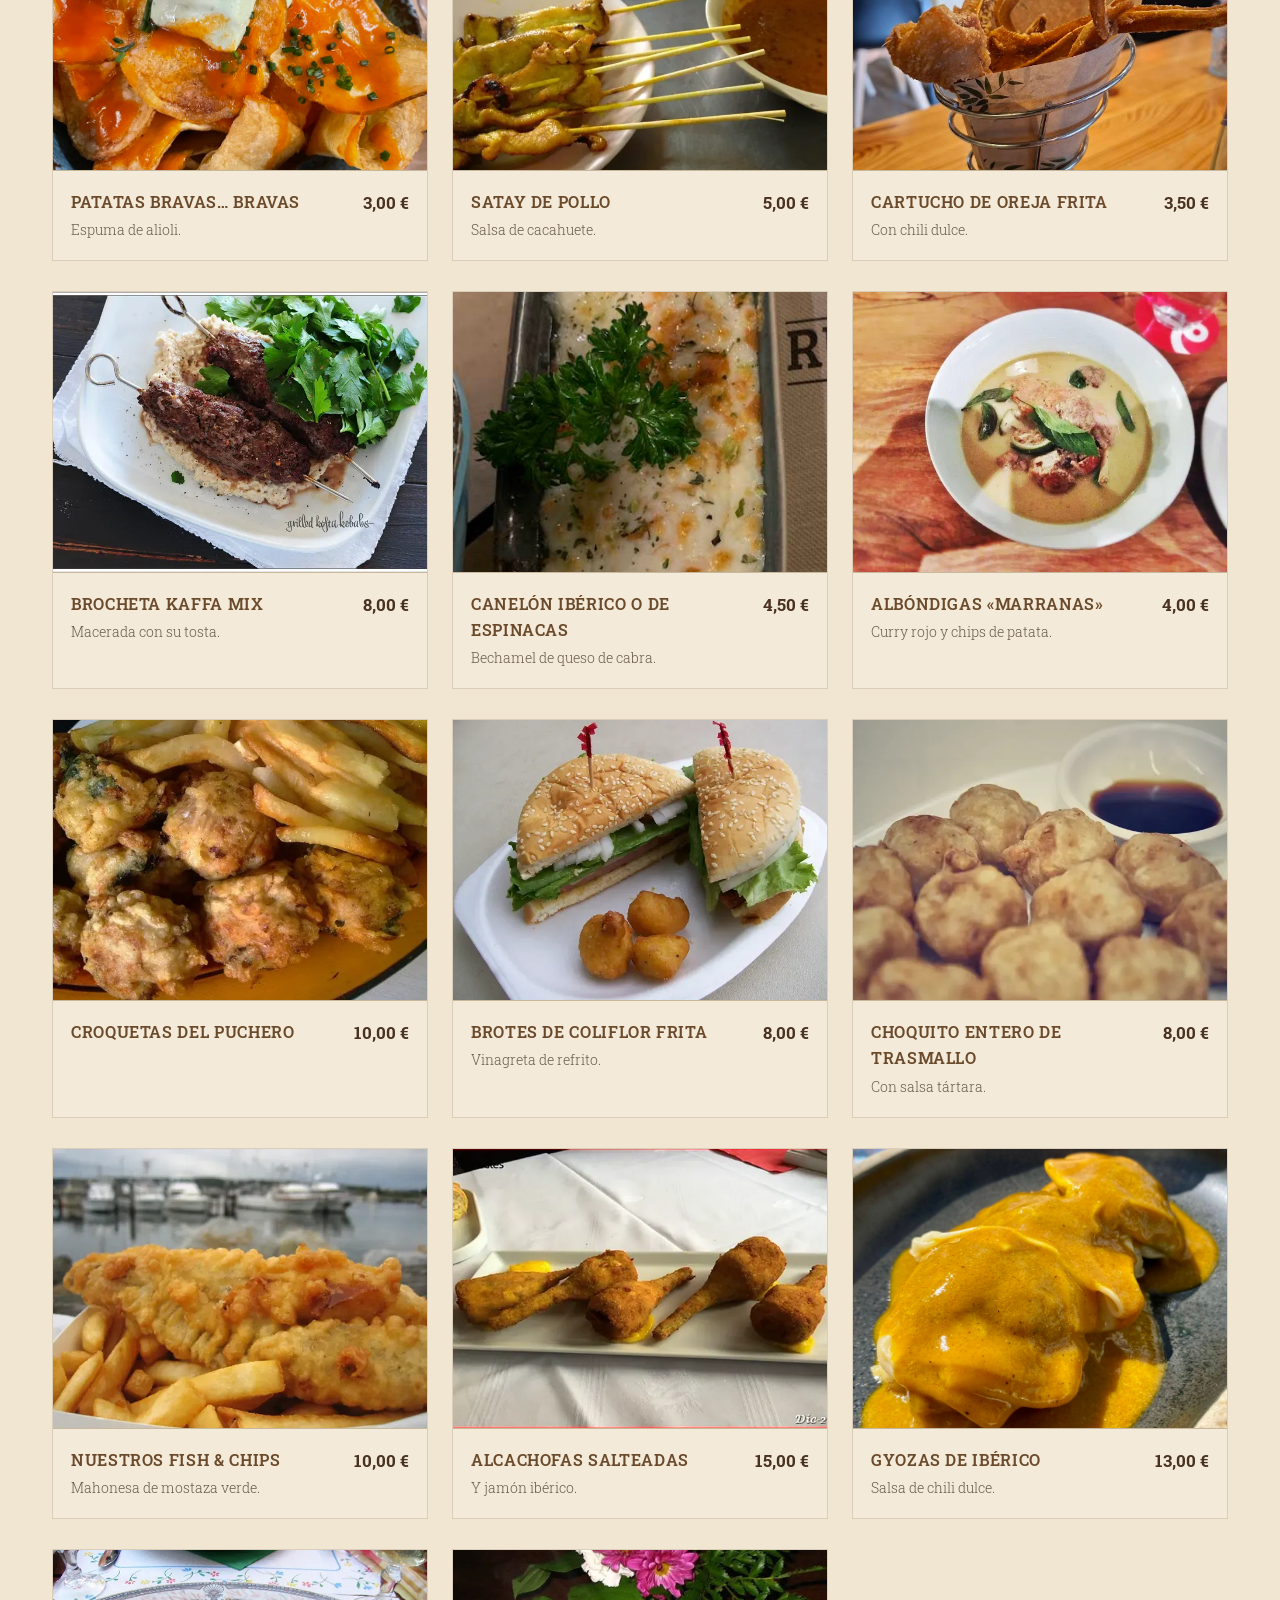
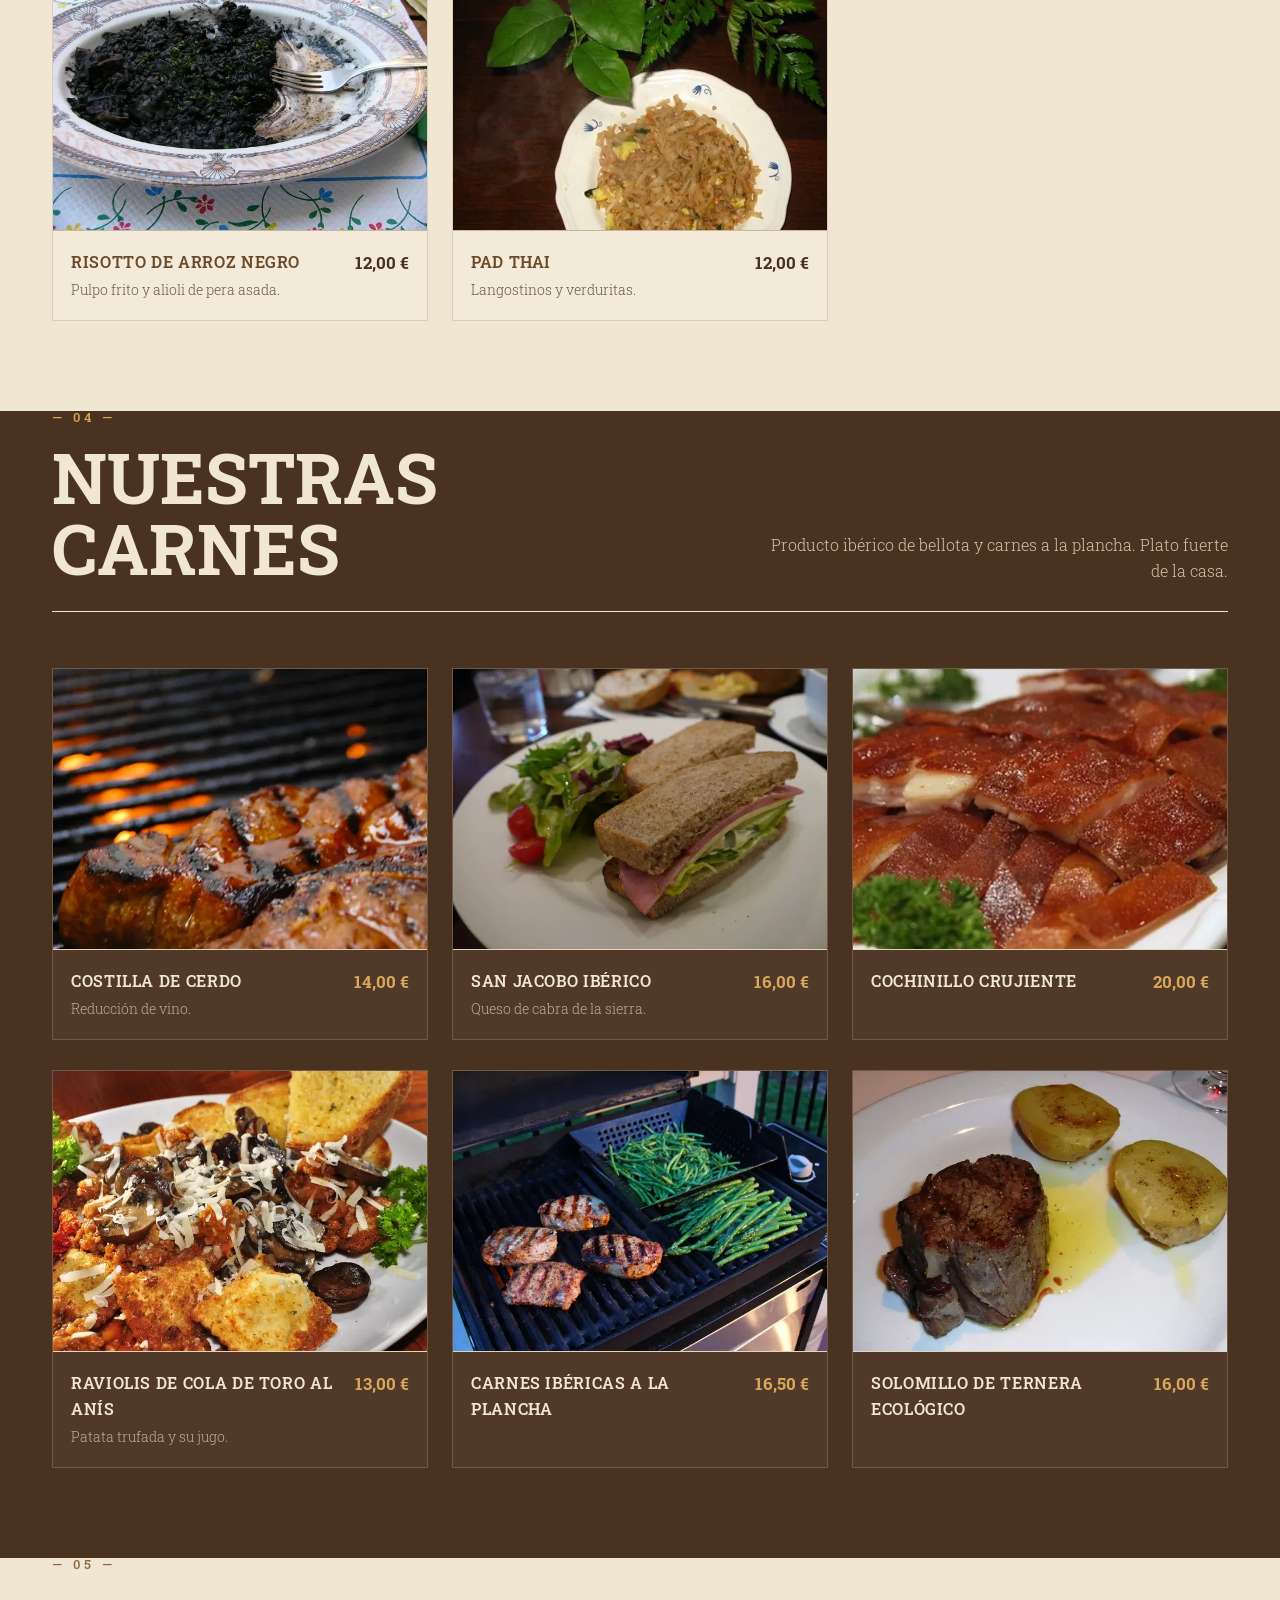
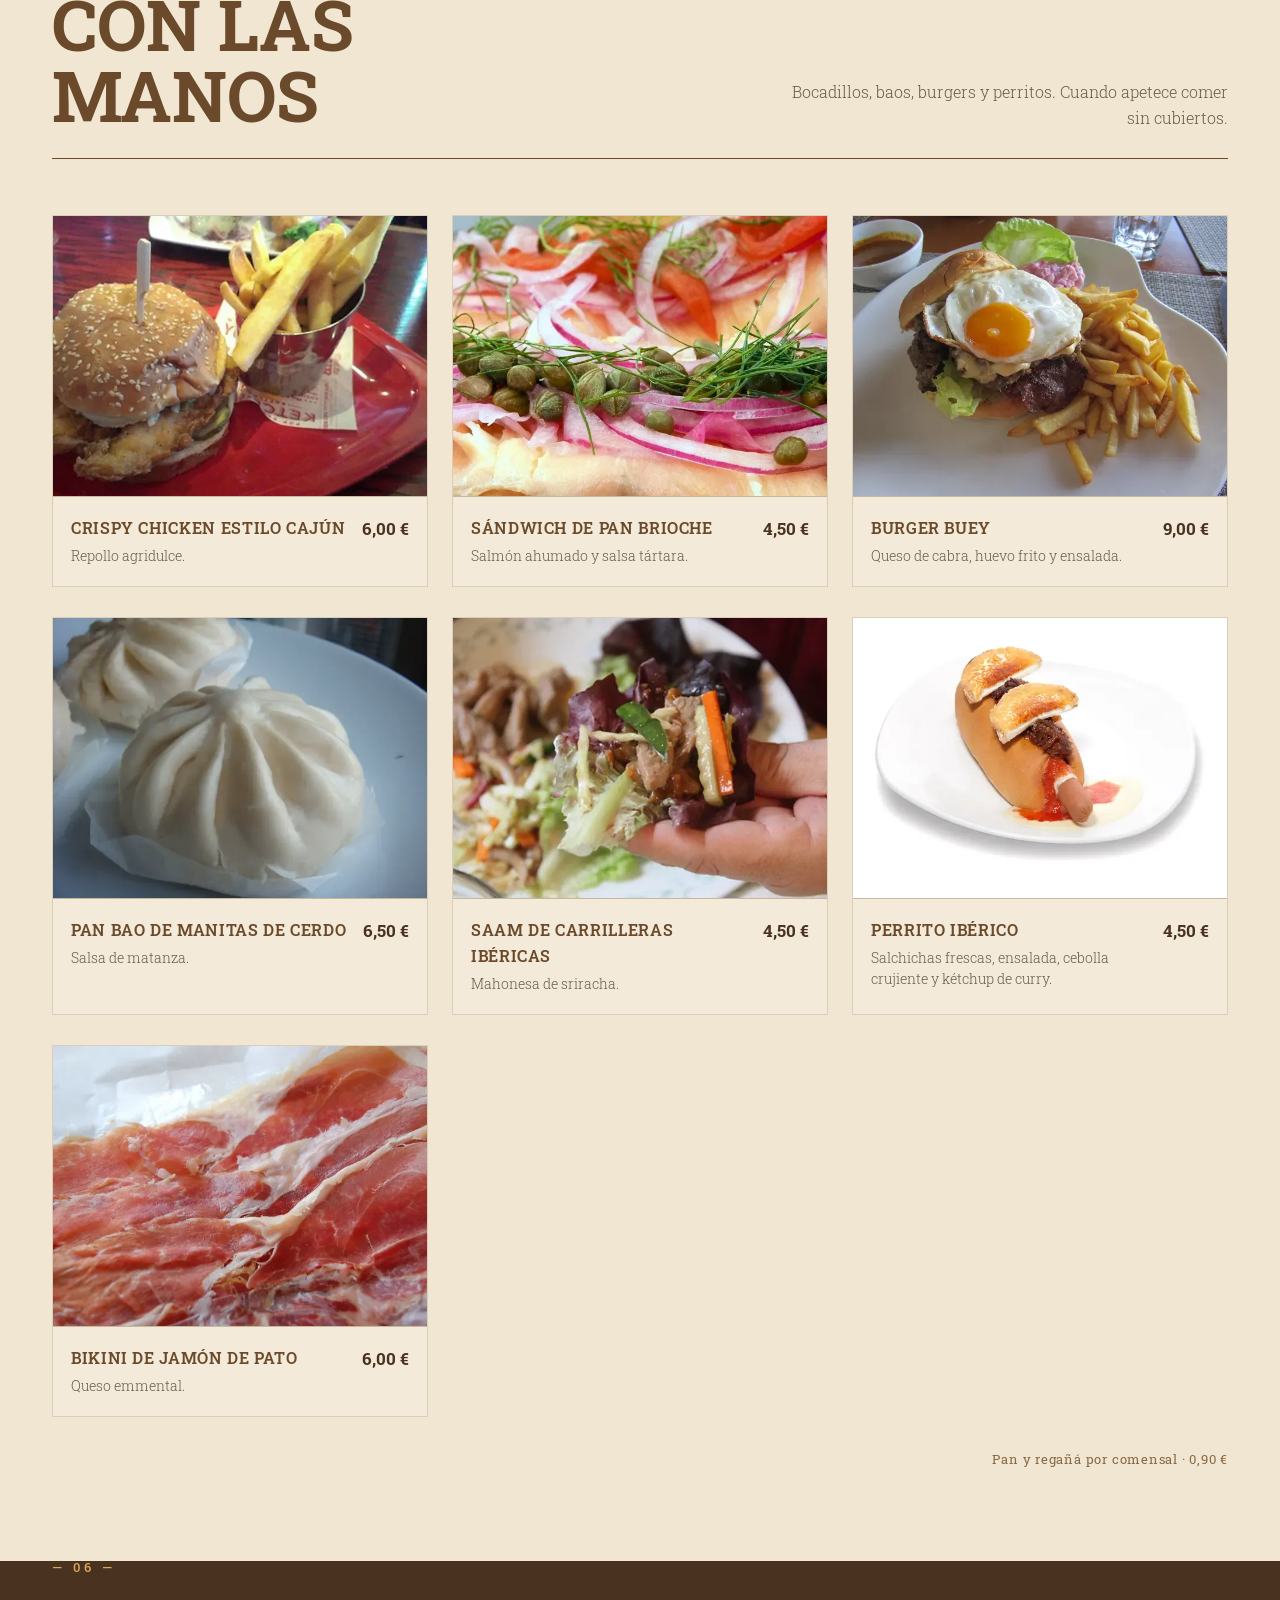
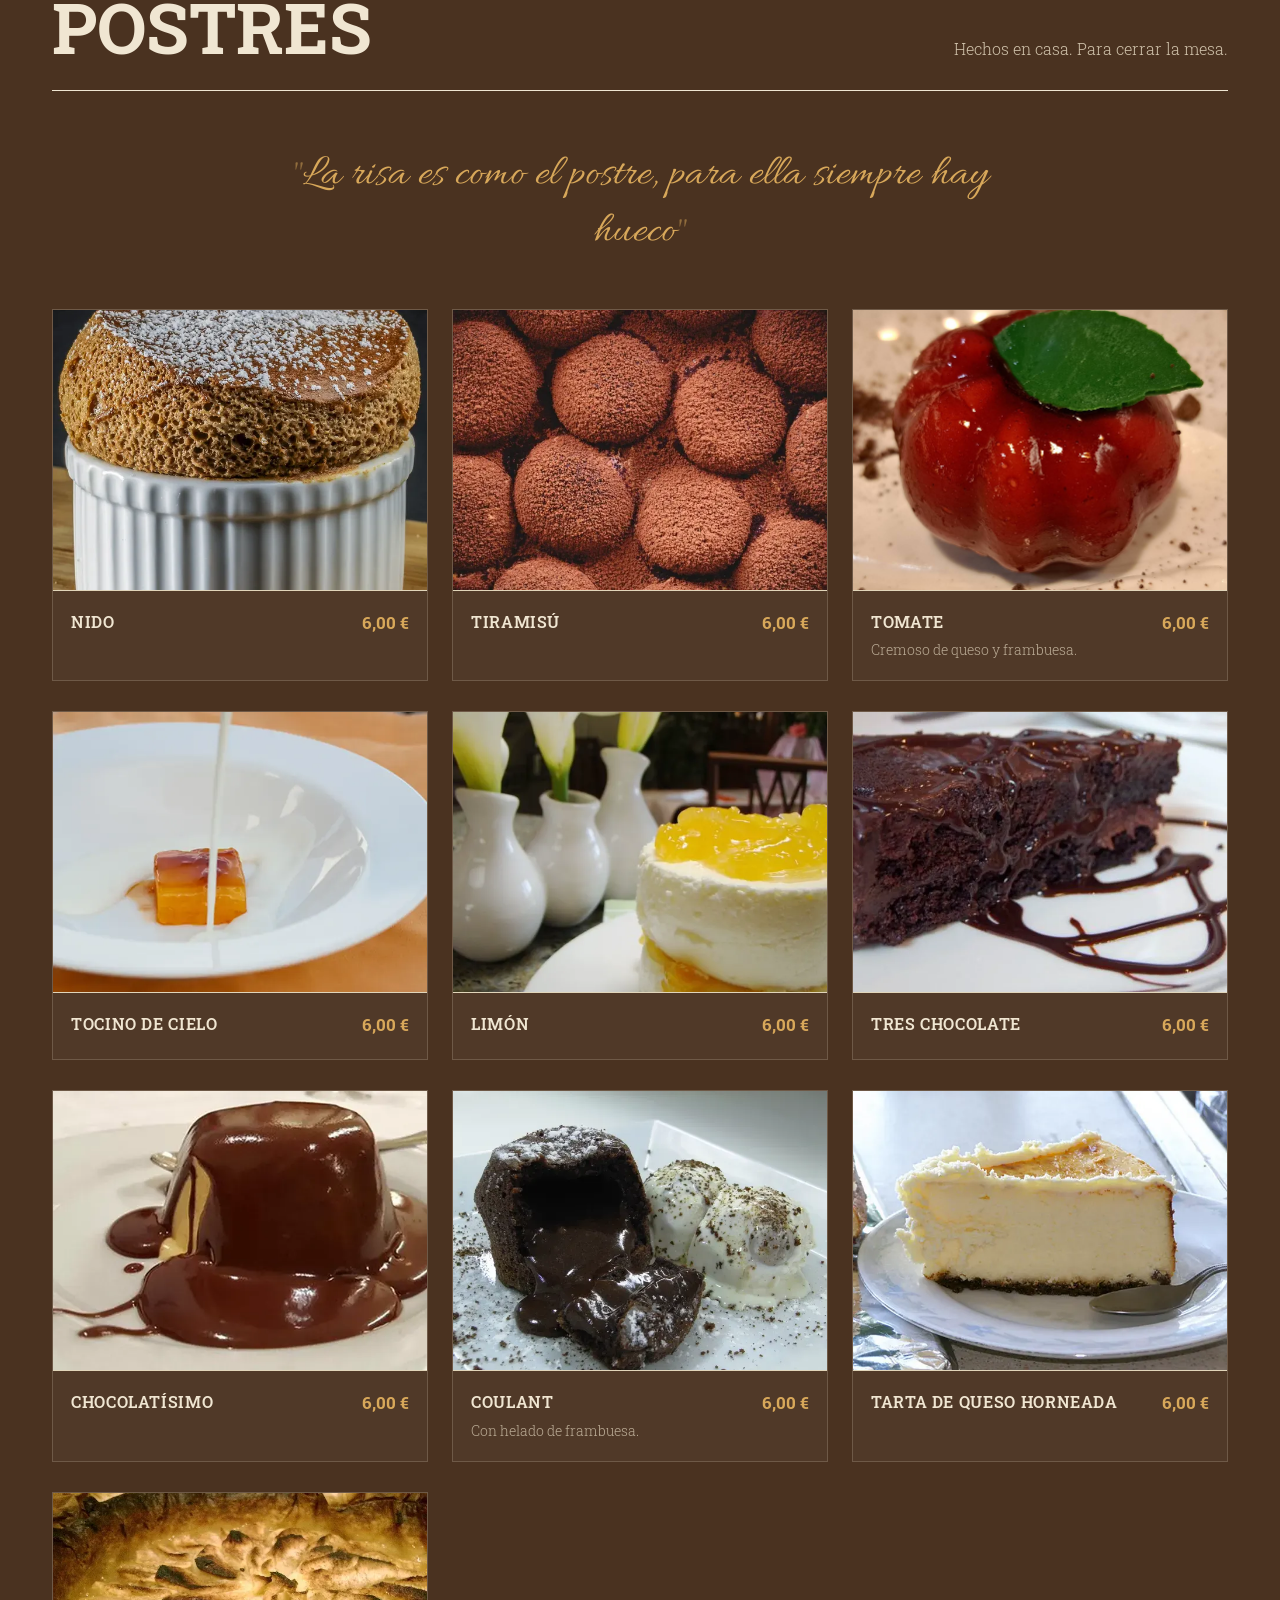
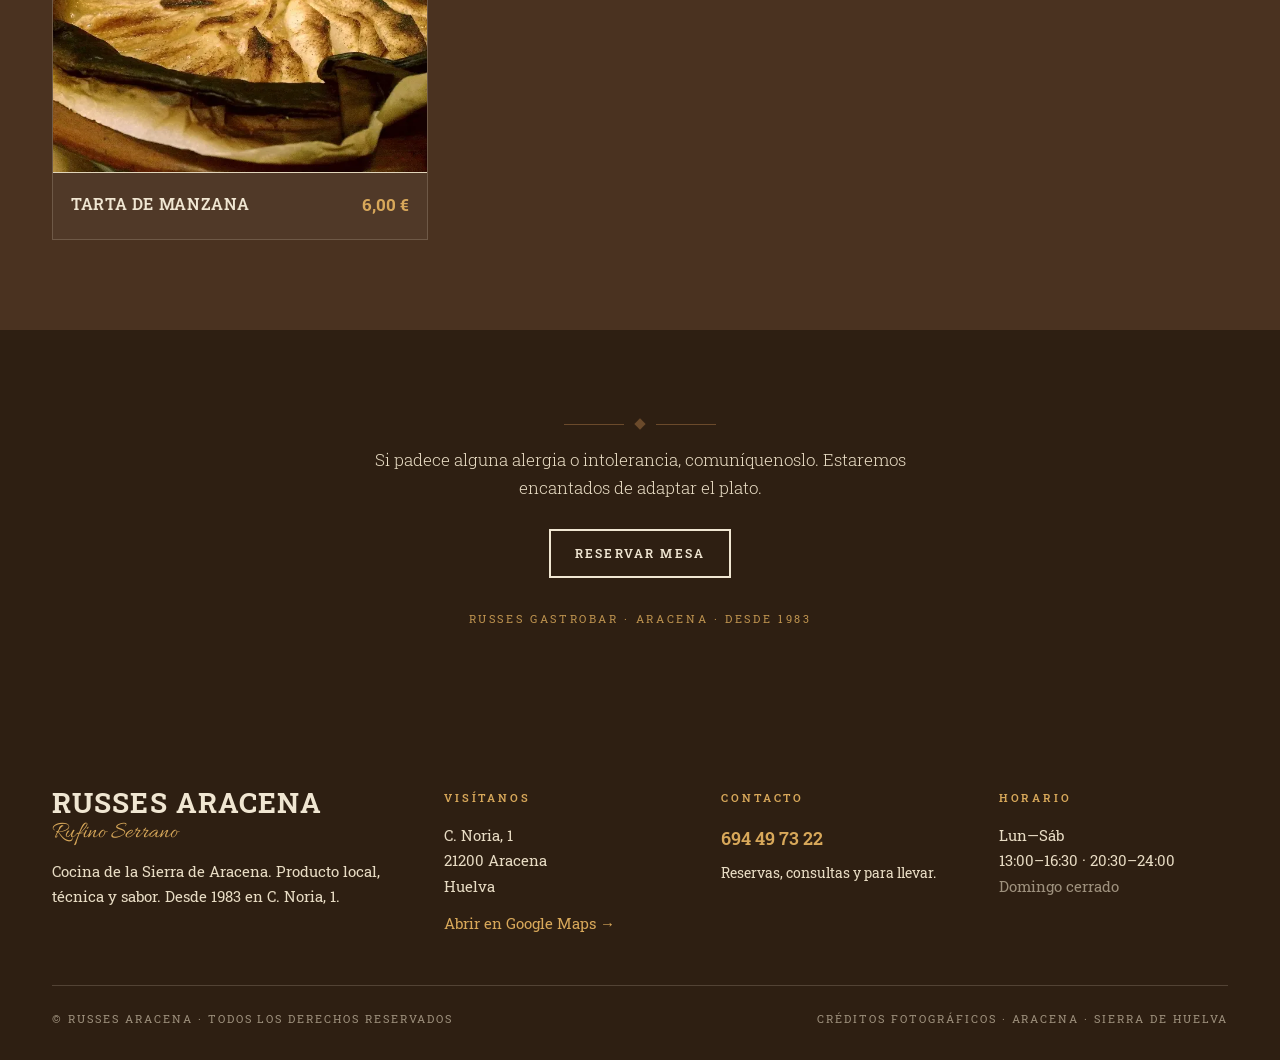
==== commit c038eaaa: "Mejora las fotos y el diseño de la carta" ====
--- a/carta.html
+++ b/carta.html
@@ -44,17 +44,23 @@
 }
 
 .carta-list {
-  display: grid; grid-template-columns: 1fr 1fr;
-  gap: 0 80px;
+  display: grid;
+  grid-template-columns: repeat(3, minmax(0, 1fr));
+  gap: 30px 24px;
   list-style: none;
 }
 .carta-list li {
-  padding: 12px 0;
-  border-bottom: 1px dashed var(--rule);
-  display: grid; grid-template-columns: 116px minmax(0, 1fr) auto;
-  gap: 18px; align-items: center;
-}
-.carta-list li:last-child { border-bottom: none; }
+  overflow: hidden;
+  border: 1px solid var(--rule);
+  background: rgba(255, 255, 255, 0.16);
+  display: grid;
+  grid-template-columns: minmax(0, 1fr) auto;
+  align-content: start;
+  align-items: start;
+}
+.carta-list li > div {
+  padding: 18px 10px 20px 18px;
+}
 .carta-list .name {
   font-family: var(--slab); font-size: 16px;
   font-weight: 600; color: var(--bark);
@@ -71,6 +77,7 @@
   font-family: var(--slab); font-size: 17px;
   font-weight: 700; color: var(--bark-deep);
   white-space: nowrap;
+  padding: 18px 18px 20px 0;
 }
 .carta-list .price.unit {
   font-size: 13px;
@@ -82,53 +89,18 @@
   text-align: right; margin-top: 2px;
 }
 .item-photo {
-  position: relative;
-  width: 116px; aspect-ratio: 4 / 3;
+  grid-column: 1 / -1;
+  width: 100%; aspect-ratio: 4 / 3;
   overflow: hidden;
   background: var(--paper-deep);
-  border: 1px solid rgba(77, 47, 33, 0.12);
+  border-bottom: 1px solid var(--rule);
 }
 .item-photo img {
   width: 100%; height: 100%; object-fit: cover;
   transition: transform 0.45s ease;
 }
 .carta-list li:hover .item-photo img { transform: scale(1.05); }
-.item-photo figcaption {
-  position: absolute; right: 4px; bottom: 4px;
-  padding: 2px 4px;
-  background: rgba(40, 23, 15, 0.72);
-  color: var(--paper);
-  font-family: var(--slab); font-size: 7px;
-  letter-spacing: 0.1em; text-transform: uppercase;
-}
-.carta-section.dark .item-photo { border-color: rgba(255,255,255,0.14); }
-
-/* Product photography */
-.category-photo {
-  position: relative;
-  height: clamp(260px, 36vw, 440px);
-  margin: 0 0 46px;
-  overflow: hidden;
-  background: var(--paper-deep);
-  border: 1px solid rgba(77, 47, 33, 0.12);
-}
-.category-photo img {
-  width: 100%; height: 100%;
-  object-fit: cover;
-  transition: transform 0.8s ease;
-}
-.category-photo:hover img { transform: scale(1.025); }
-.category-photo figcaption {
-  position: absolute; right: 16px; bottom: 14px;
-  padding: 7px 10px;
-  background: rgba(40, 23, 15, 0.82);
-  color: var(--paper);
-  font-family: var(--slab); font-size: 10px;
-  letter-spacing: 0.15em; text-transform: uppercase;
-  backdrop-filter: blur(5px);
-}
-.category-photo.focus-top img { object-position: center 34%; }
-.carta-section.dark .category-photo { border-color: rgba(255,255,255,0.14); }
+.carta-section.dark .item-photo { border-color: var(--rule-light); }
 
 /* Section variations */
 .carta-section.alt { background: var(--paper-deep); }
@@ -142,7 +114,10 @@
 .carta-section.dark .carta-list .name { color: var(--paper); }
 .carta-section.dark .carta-list .desc { color: var(--paper-soft); }
 .carta-section.dark .carta-list .price { color: var(--gold); }
-.carta-section.dark .carta-list li { border-bottom-color: var(--rule-light); }
+.carta-section.dark .carta-list li {
+  border-color: var(--rule-light);
+  background: rgba(255, 255, 255, 0.035);
+}
 
 /* postres header pull-quote */
 .postres-quote {
@@ -174,19 +149,18 @@
   display: block; opacity: 0.85;
 }
 
+@media (max-width: 960px) {
+  .carta-list { grid-template-columns: repeat(2, minmax(0, 1fr)); }
+}
 @media (max-width: 800px) {
-  .carta-list { grid-template-columns: 1fr; gap: 0; }
   .carta-section .head { grid-template-columns: 1fr; gap: 14px; }
   .carta-section .descr { justify-self: start; text-align: left; max-width: none; }
-  .category-photo { height: 260px; margin-bottom: 30px; }
-  .category-photo figcaption { right: 10px; bottom: 10px; }
-}
-@media (max-width: 520px) {
-  .carta-list li { grid-template-columns: 84px minmax(0, 1fr) auto; gap: 10px; }
-  .item-photo { width: 84px; }
-  .carta-list .name { font-size: 13px; }
-  .carta-list .desc { font-size: 12px; }
-  .carta-list .price { font-size: 14px; }
+}
+@media (max-width: 600px) {
+  .carta-list { grid-template-columns: 1fr; gap: 24px; }
+  .carta-list .name { font-size: 15px; }
+  .carta-list .desc { font-size: 13px; }
+  .carta-list .price { font-size: 16px; }
 }
 </style>
 </head>
@@ -211,10 +185,6 @@
       <h2><span class="num">— 01 —</span>De la tierra</h2>
       <p class="descr">Lo mejor de la dehesa. Ibérico de bellota y quesos artesanos de la zona.</p>
     </div>
-    <figure class="category-photo focus-top">
-      <img src="images/stock-ibericos.webp" alt="Jamón ibérico cortado en finas lonchas" width="1600" height="2400" loading="lazy" decoding="async">
-      <figcaption>Ibéricos · Imagen de referencia</figcaption>
-    </figure>
     <ul class="carta-list">
       <li><div><span class="name">Jamón ibérico de bellota 100×100</span><span class="desc">DOP Jabugo, cortado a cuchillo.</span></div><span class="price">22,00 €</span></li>
       <li><div><span class="name">Lomito ibérico entero</span></div><span class="price">22,00 €</span></li>
@@ -230,10 +200,6 @@
       <h2><span class="num">— 02 —</span>Fríos</h2>
       <p class="descr">Para empezar la mesa. Tapas frescas, ensaladas y el toque viajero de la casa.</p>
     </div>
-    <figure class="category-photo">
-      <img src="images/stock-tapas.webp" alt="Selección de tapas y entrantes para compartir" width="900" height="1200" loading="lazy" decoding="async">
-      <figcaption>Entrantes · Imagen de referencia</figcaption>
-    </figure>
     <ul class="carta-list">
       <li><div><span class="name">Salmorejo tradicional</span></div><span class="price">4,00 €</span></li>
       <li><div><span class="name">Gazpacho verde</span><span class="desc">Manzana y aguacate con tartar de gamba blanca y cilantro.</span></div><span class="price">4,00 €</span></li>
@@ -265,10 +231,6 @@
       <h2><span class="num">— 03 —</span>Calientes</h2>
       <p class="descr">Tapas y raciones de cuchara y sartén. Cocina de temporada con sello propio.</p>
     </div>
-    <figure class="category-photo">
-      <img src="images/patatas-bravas.png" alt="Patatas bravas de Russes Gastrobar" width="809" height="768" loading="lazy" decoding="async">
-      <figcaption>Patatas bravas · Russes</figcaption>
-    </figure>
     <ul class="carta-list">
       <li><div><span class="name">Patatas bravas… bravas</span><span class="desc">Espuma de alioli.</span></div><span class="price">3,00 €</span></li>
       <li><div><span class="name">Satay de pollo</span><span class="desc">Salsa de cacahuete.</span></div><span class="price">5,00 €</span></li>
@@ -295,10 +257,6 @@
       <h2><span class="num">— 04 —</span>Nuestras carnes</h2>
       <p class="descr">Producto ibérico de bellota y carnes a la plancha. Plato fuerte de la casa.</p>
     </div>
-    <figure class="category-photo">
-      <img src="images/stock-carnes.webp" alt="Carne a la plancha acompañada de verduras" width="1600" height="838" loading="lazy" decoding="async">
-      <figcaption>Carnes · Imagen de referencia</figcaption>
-    </figure>
     <ul class="carta-list">
       <li><div><span class="name">Costilla de cerdo</span><span class="desc">Reducción de vino.</span></div><span class="price">14,00 €</span></li>
       <li><div><span class="name">San Jacobo ibérico</span><span class="desc">Queso de cabra de la sierra.</span></div><span class="price">16,00 €</span></li>
@@ -317,10 +275,6 @@
       <h2><span class="num">— 05 —</span>Con las manos</h2>
       <p class="descr">Bocadillos, baos, burgers y perritos. Cuando apetece comer sin cubiertos.</p>
     </div>
-    <figure class="category-photo focus-top">
-      <img src="images/stock-burger.webp" alt="Hamburguesa con queso, tomate y lechuga" width="1600" height="1066" loading="lazy" decoding="async">
-      <figcaption>Burgers · Imagen de referencia</figcaption>
-    </figure>
     <ul class="carta-list">
       <li><div><span class="name">Crispy chicken estilo cajún</span><span class="desc">Repollo agridulce.</span></div><span class="price">6,00 €</span></li>
       <li><div><span class="name">Sándwich de pan brioche</span><span class="desc">Salmón ahumado y salsa tártara.</span></div><span class="price">4,50 €</span></li>
@@ -341,10 +295,6 @@
       <h2><span class="num">— 06 —</span>Postres</h2>
       <p class="descr">Hechos en casa. Para cerrar la mesa.</p>
     </div>
-    <figure class="category-photo">
-      <img src="images/postre-tomate.png" alt="Postre Tomate de Russes Gastrobar" width="749" height="661" loading="lazy" decoding="async">
-      <figcaption>Tomate · Russes</figcaption>
-    </figure>
     <p class="postres-quote">La risa es como el postre, para ella siempre hay hueco</p>
     <ul class="carta-list">
       <li><div><span class="name">Nido</span></div><span class="price">6,00 €</span></li>
@@ -374,7 +324,7 @@
 <script src="partials.js"></script>
 <script>
   const MENU_PHOTOS = {
-    tierra: ['jamon-iberico', 'lomito-iberico', 'tabla-quesos'],
+    tierra: ['images/stock-ibericos.webp', 'lomito-iberico', 'tabla-quesos'],
     frios: ['salmorejo', 'gazpacho-verde', 'ensaladilla', 'burrata', 'tomate-antonia', 'ensalada-vietnamita', 'ensalada-frutas', 'milhojas-sandia', 'anchoa-tosta', 'lomo-sardina', 'foie-pato', 'mojama-atun', 'carpaccio-entrecot', 'tartar-salchichon', 'lasana-atun', 'totopos', 'creme-brulee', 'rollitos-thai', 'tartar-salmon'],
     calientes: ['images/patatas-bravas.png', 'satay-pollo', 'images/oreja-chili.png', 'brocheta-kaffa', 'images/canelon.png', 'albondigas-curry', 'croquetas-puchero', 'coliflor-frita', 'choquito', 'fish-chips', 'alcachofas-jamon', 'images/dumplings.png', 'risotto-negro', 'pad-thai'],
     carnes: ['costilla-cerdo', 'san-jacobo', 'cochinillo', 'raviolis-toro', 'carnes-ibericas', 'solomillo-ternera'],
@@ -386,11 +336,10 @@
     const photos = MENU_PHOTOS[section.dataset.menu] || [];
     section.querySelectorAll('.carta-list li').forEach((item, index) => {
       const name = item.querySelector('.name').childNodes[0].textContent.trim();
-      const isStock = !photos[index].includes('/');
-      const source = isStock ? `images/menu-stock/menu-${photos[index]}.webp` : photos[index];
+      const source = photos[index].includes('/') ? photos[index] : `images/menu-stock/menu-${photos[index]}.webp`;
       const photo = document.createElement('figure');
       photo.className = 'item-photo';
-      photo.innerHTML = `<img src="${source}" alt="${isStock ? 'Imagen de referencia de' : 'Foto de'} ${name}" width="640" height="480" loading="lazy" decoding="async"><figcaption>${isStock ? 'Stock' : 'Russes'}</figcaption>`;
+      photo.innerHTML = `<img src="${source}" alt="${name}" width="640" height="480" loading="lazy" decoding="async">`;
       item.prepend(photo);
     });
   });
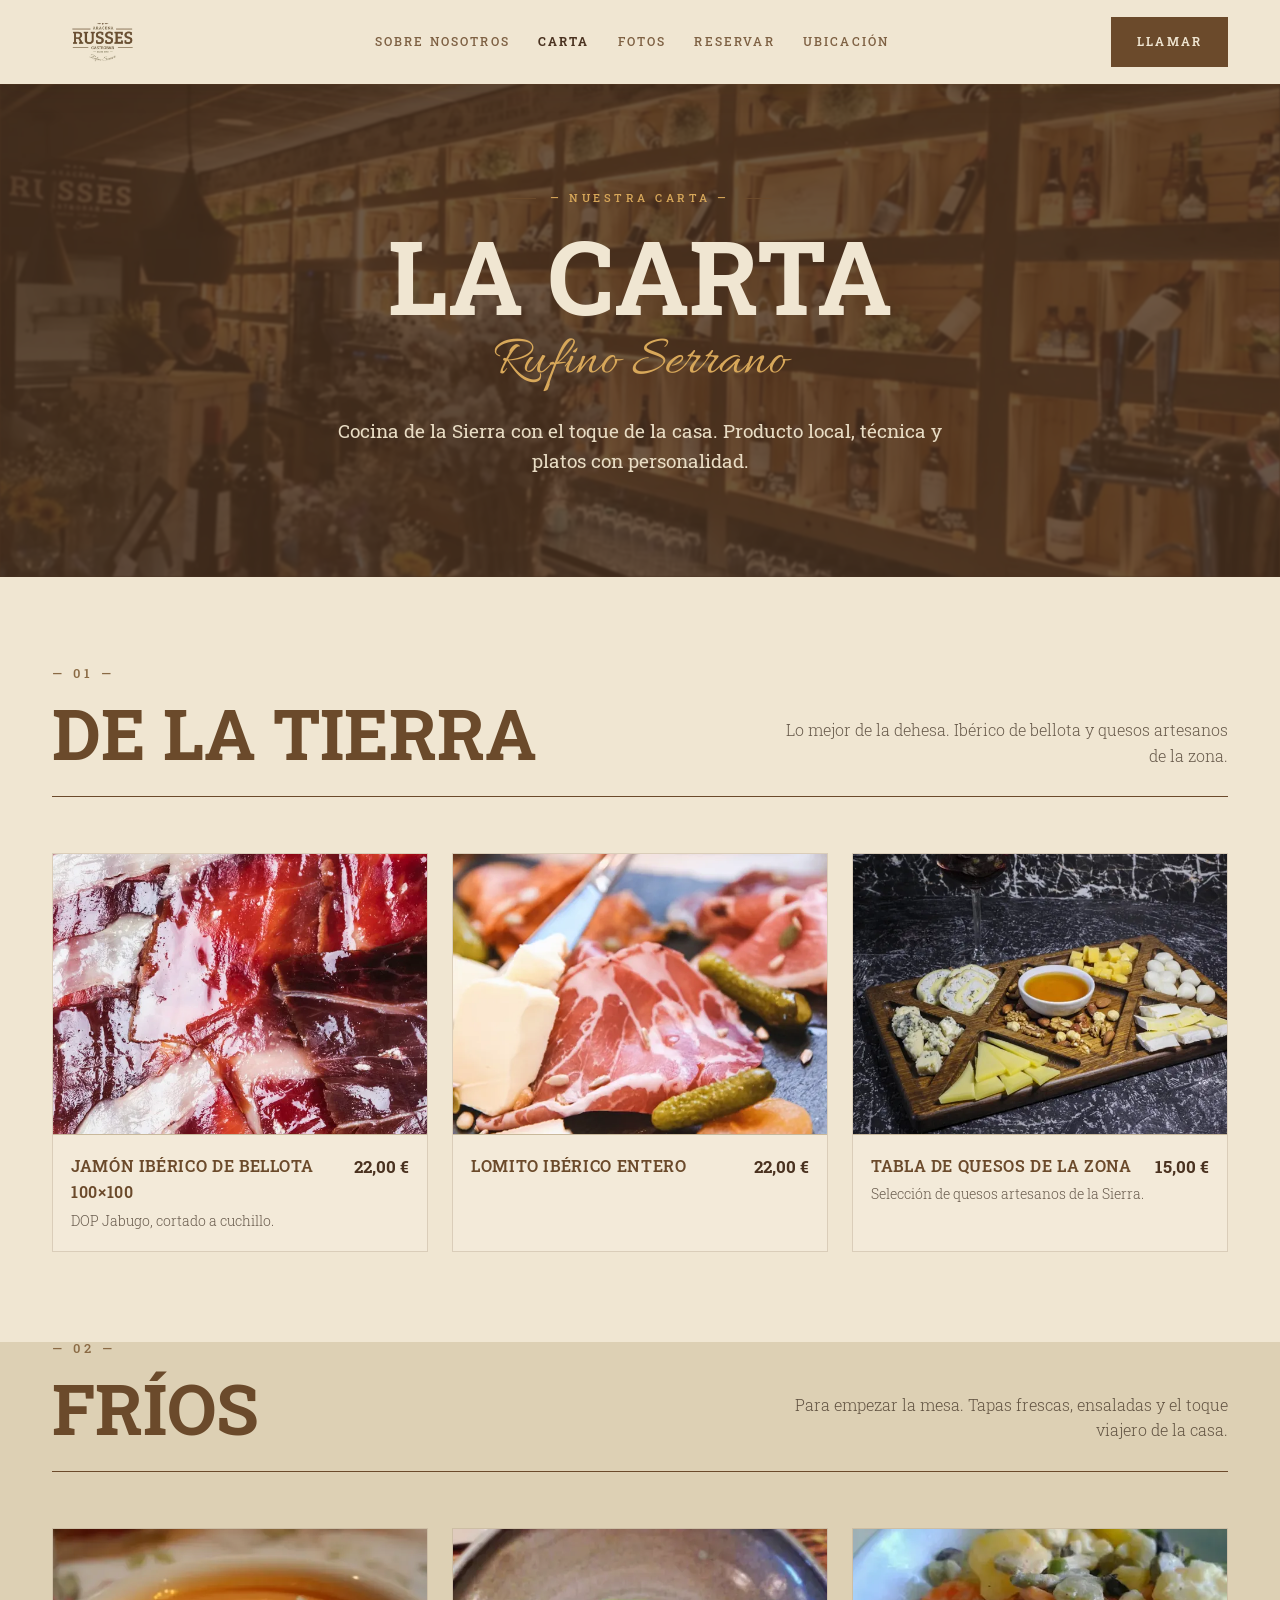
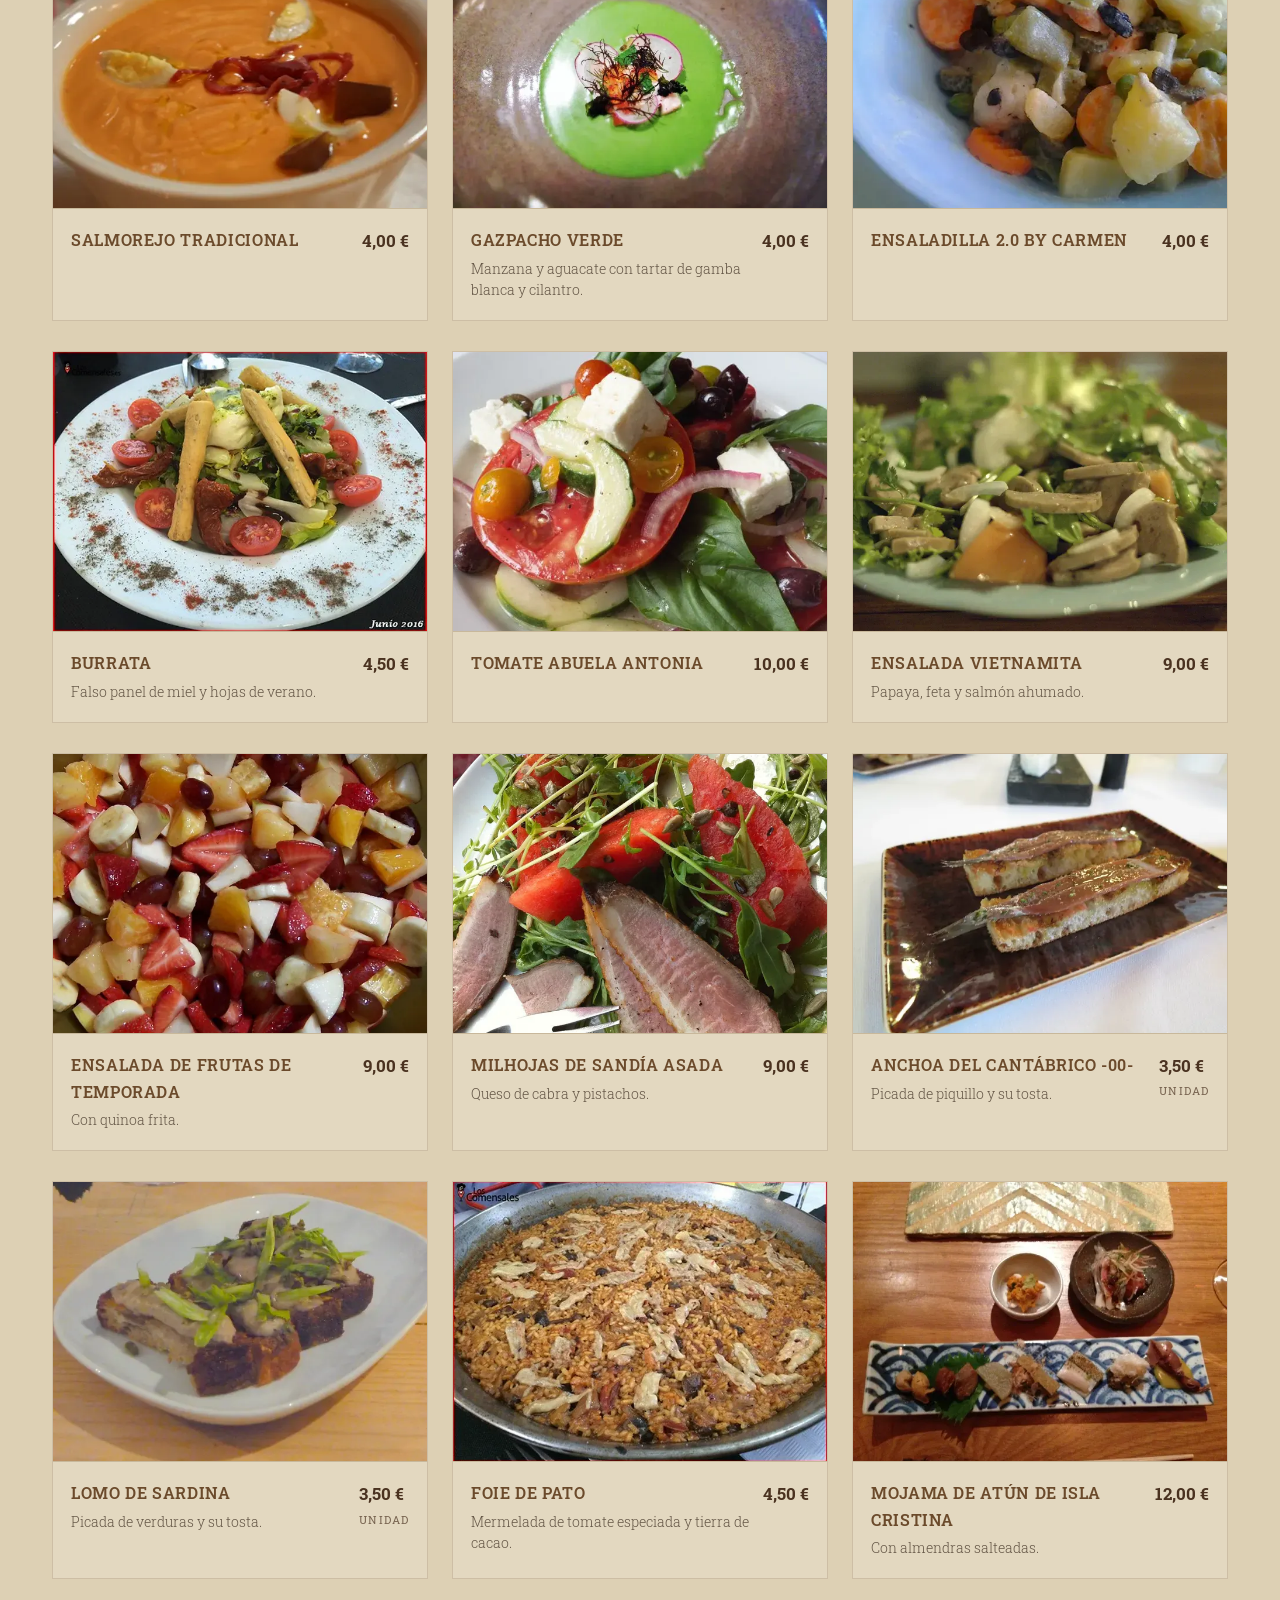
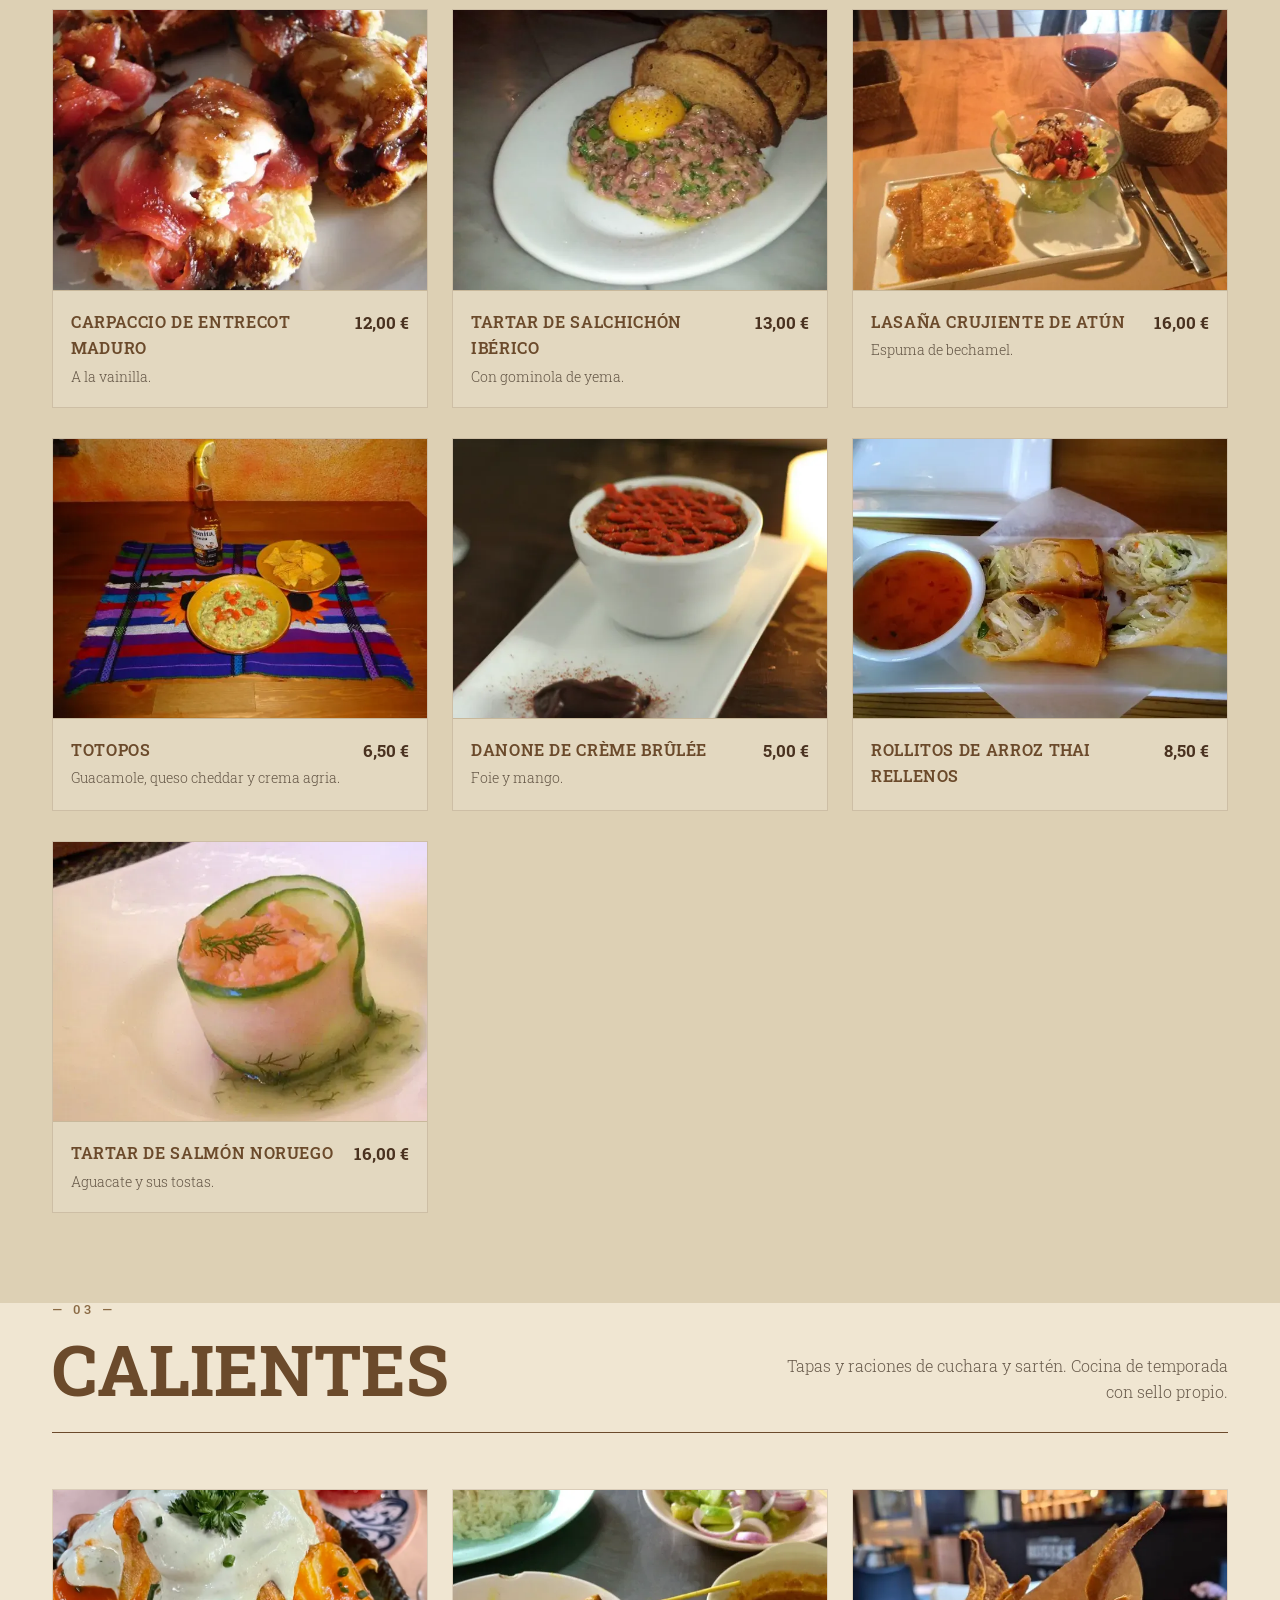
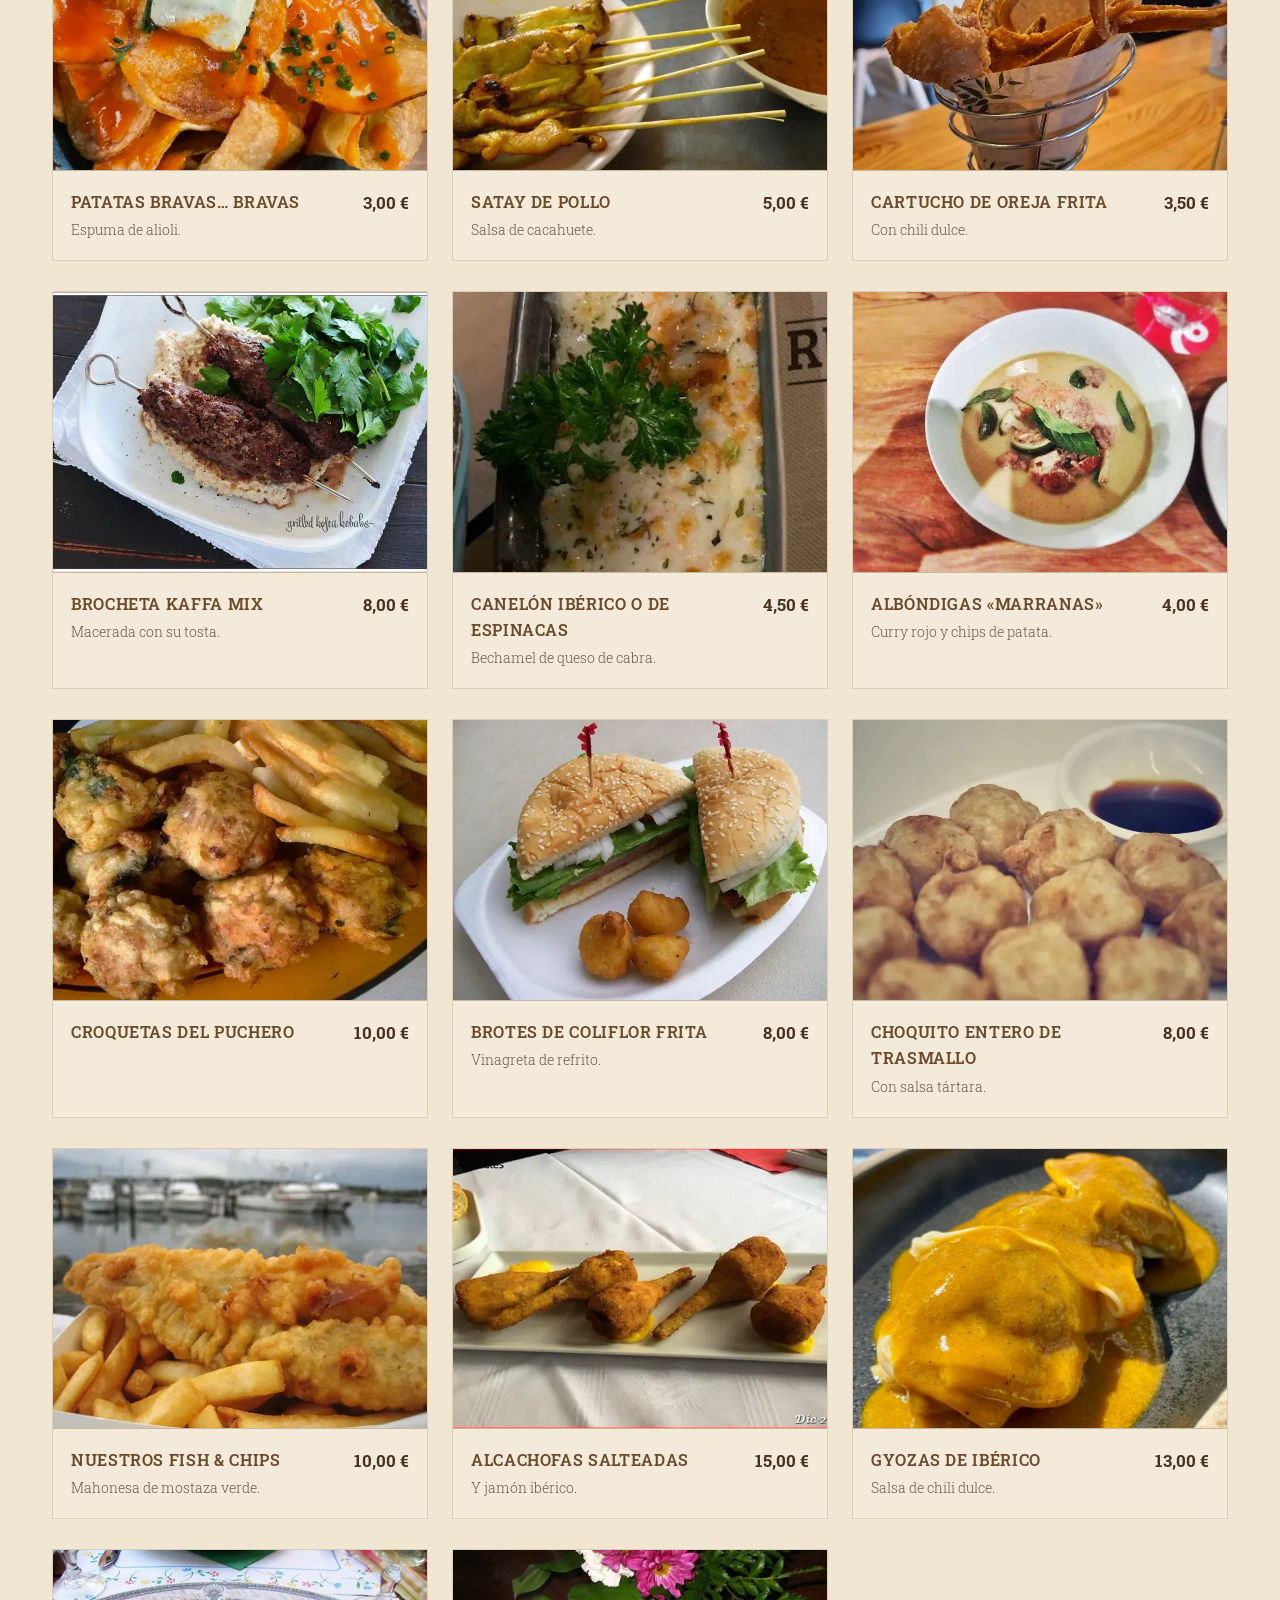
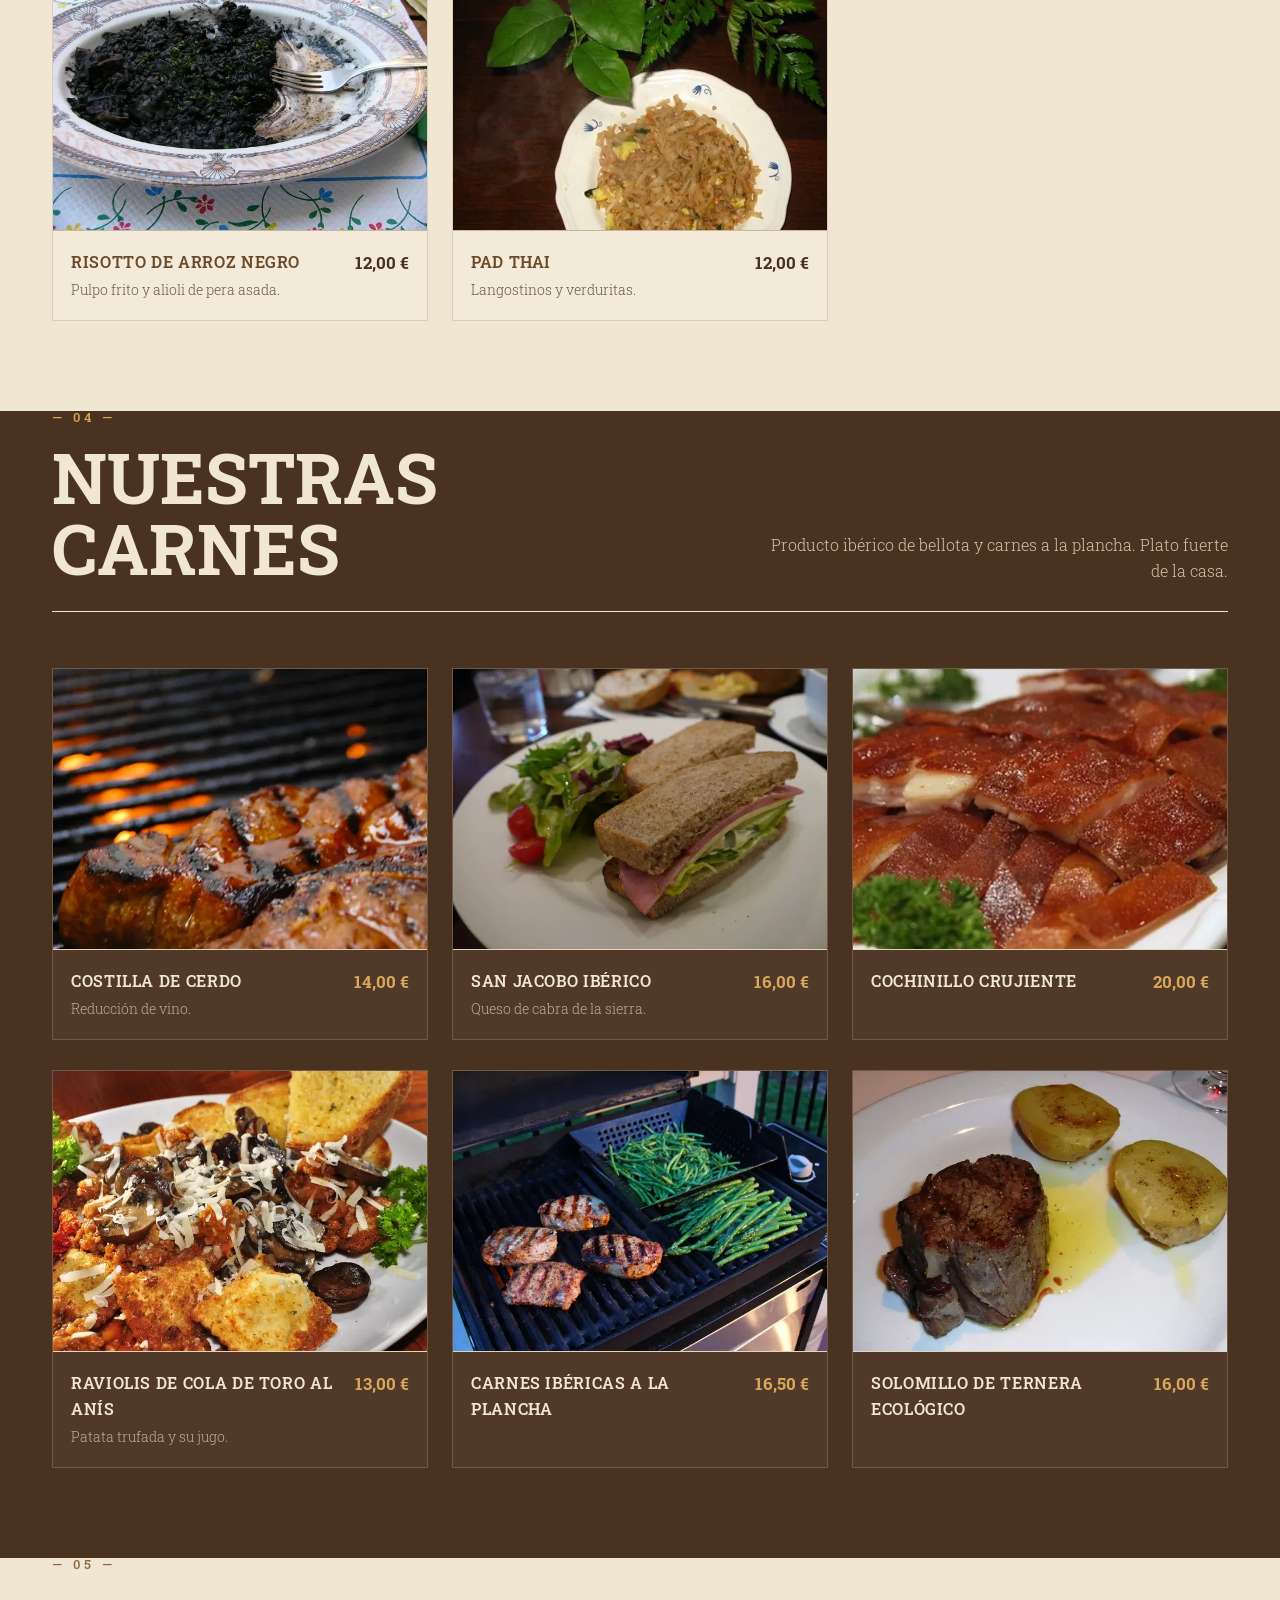
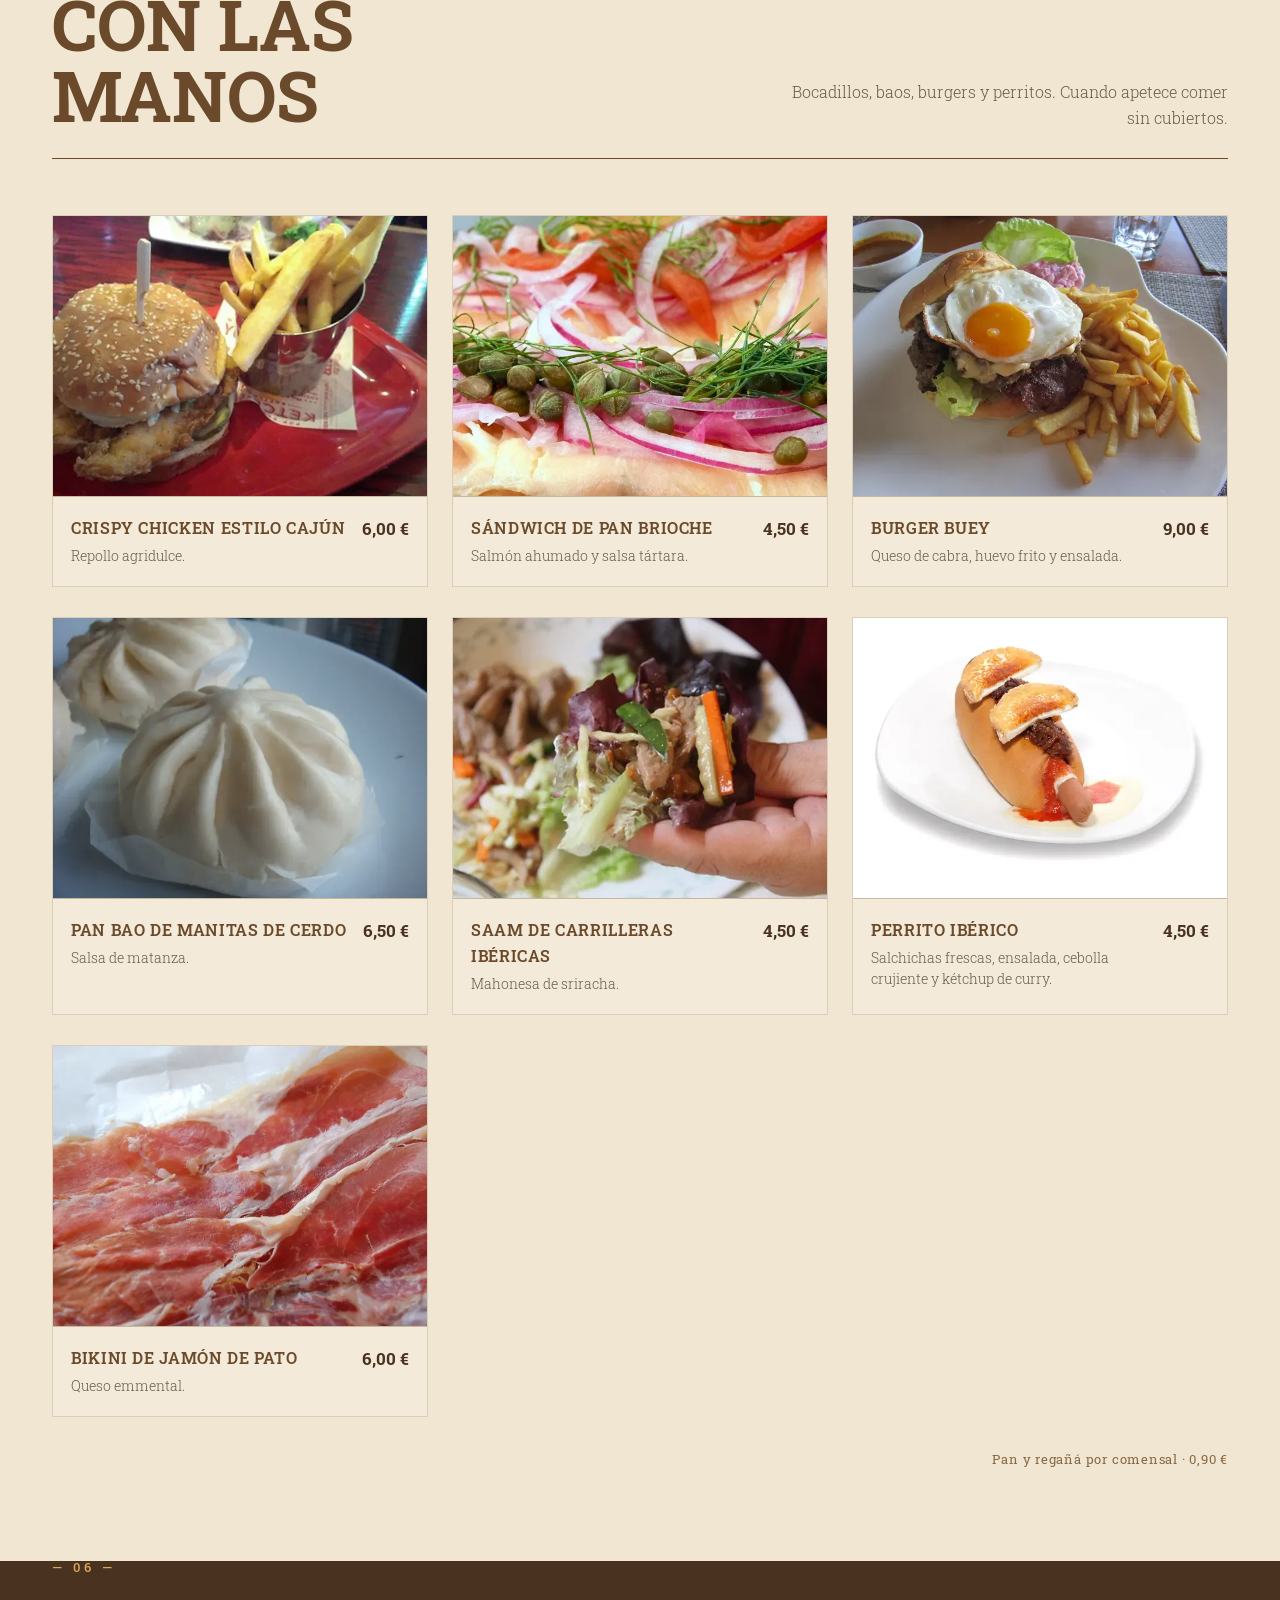
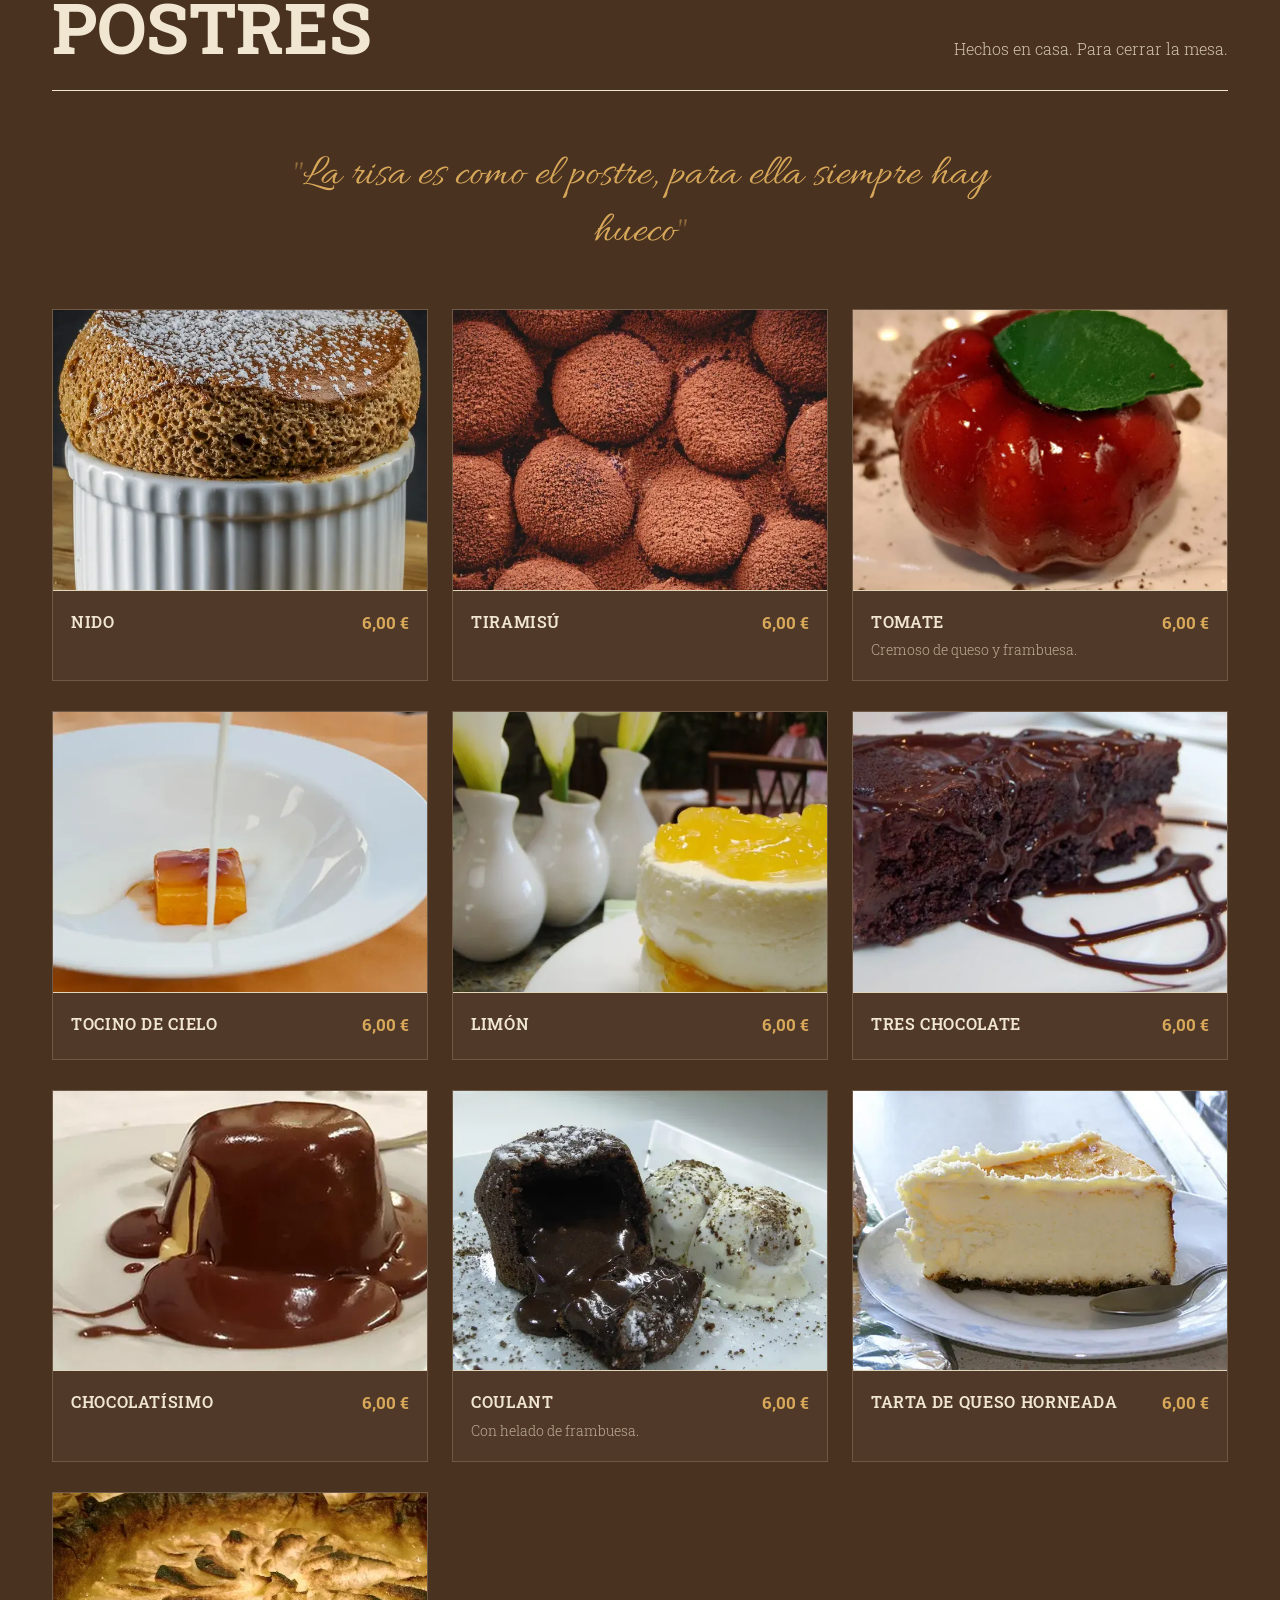
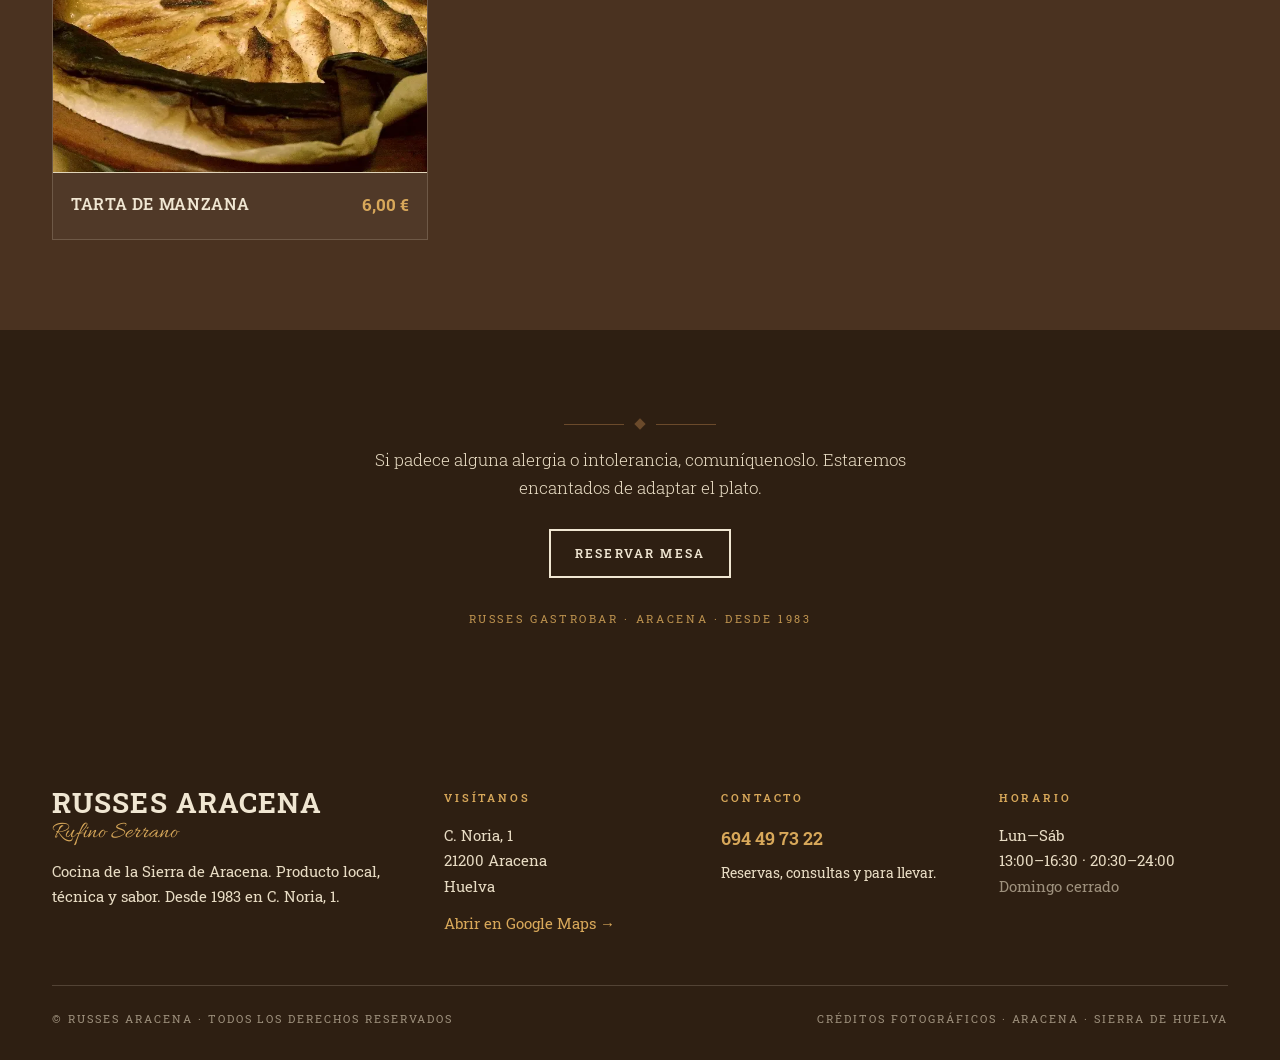
==== commit 7684bc7c: "Acelera la carga móvil de la carta" ====
--- a/carta.html
+++ b/carta.html
@@ -5,12 +5,13 @@
 <meta name="viewport" content="width=device-width, initial-scale=1.0" />
 <title>Carta · Russes Gastrobar | Aracena</title>
 <meta name="description" content="Carta de Russes Gastrobar: tapas, raciones, carnes, pescados y postres. Cocina de la Sierra de Aracena." />
+<link rel="preload" as="image" href="images/interior-bar.webp" fetchpriority="high">
 <link rel="preconnect" href="https://fonts.googleapis.com">
 <link rel="preconnect" href="https://fonts.gstatic.com" crossorigin>
 <link href="https://fonts.googleapis.com/css2?family=Roboto+Slab:wght@300;400;500;600;700;800&family=Allura&family=Inter:wght@300;400;500;600;700&display=swap" rel="stylesheet">
 <link rel="stylesheet" href="styles.css">
 <style>
-.page-hero.carta::before { background-image: url('images/interior-bar.png'); }
+.page-hero.carta::before { background-image: url('images/interior-bar.webp'); }
 
 /* === Carta layout === */
 .carta-section { padding: 90px 0; background: var(--paper); }
@@ -324,12 +325,12 @@
 <script src="partials.js"></script>
 <script>
   const MENU_PHOTOS = {
-    tierra: ['images/stock-ibericos.webp', 'lomito-iberico', 'tabla-quesos'],
+    tierra: ['images/menu-ibericos.webp', 'lomito-iberico', 'tabla-quesos'],
     frios: ['salmorejo', 'gazpacho-verde', 'ensaladilla', 'burrata', 'tomate-antonia', 'ensalada-vietnamita', 'ensalada-frutas', 'milhojas-sandia', 'anchoa-tosta', 'lomo-sardina', 'foie-pato', 'mojama-atun', 'carpaccio-entrecot', 'tartar-salchichon', 'lasana-atun', 'totopos', 'creme-brulee', 'rollitos-thai', 'tartar-salmon'],
-    calientes: ['images/patatas-bravas.png', 'satay-pollo', 'images/oreja-chili.png', 'brocheta-kaffa', 'images/canelon.png', 'albondigas-curry', 'croquetas-puchero', 'coliflor-frita', 'choquito', 'fish-chips', 'alcachofas-jamon', 'images/dumplings.png', 'risotto-negro', 'pad-thai'],
+    calientes: ['images/patatas-bravas.webp', 'satay-pollo', 'images/oreja-chili.webp', 'brocheta-kaffa', 'images/canelon.webp', 'albondigas-curry', 'croquetas-puchero', 'coliflor-frita', 'choquito', 'fish-chips', 'alcachofas-jamon', 'images/dumplings.webp', 'risotto-negro', 'pad-thai'],
     carnes: ['costilla-cerdo', 'san-jacobo', 'cochinillo', 'raviolis-toro', 'carnes-ibericas', 'solomillo-ternera'],
     manos: ['crispy-chicken', 'brioche-salmon', 'burger-buey', 'bao-manitas', 'saam-carrilleras', 'perrito-iberico', 'bikini-pato'],
-    postres: ['nido-postre', 'tiramisu', 'images/postre-tomate.png', 'tocino-cielo', 'limon-postre', 'tres-chocolates', 'chocolatisimo', 'coulant', 'tarta-queso', 'tarta-manzana']
+    postres: ['nido-postre', 'tiramisu', 'images/postre-tomate.webp', 'tocino-cielo', 'limon-postre', 'tres-chocolates', 'chocolatisimo', 'coulant', 'tarta-queso', 'tarta-manzana']
   };
 
   document.querySelectorAll('[data-menu]').forEach(section => {
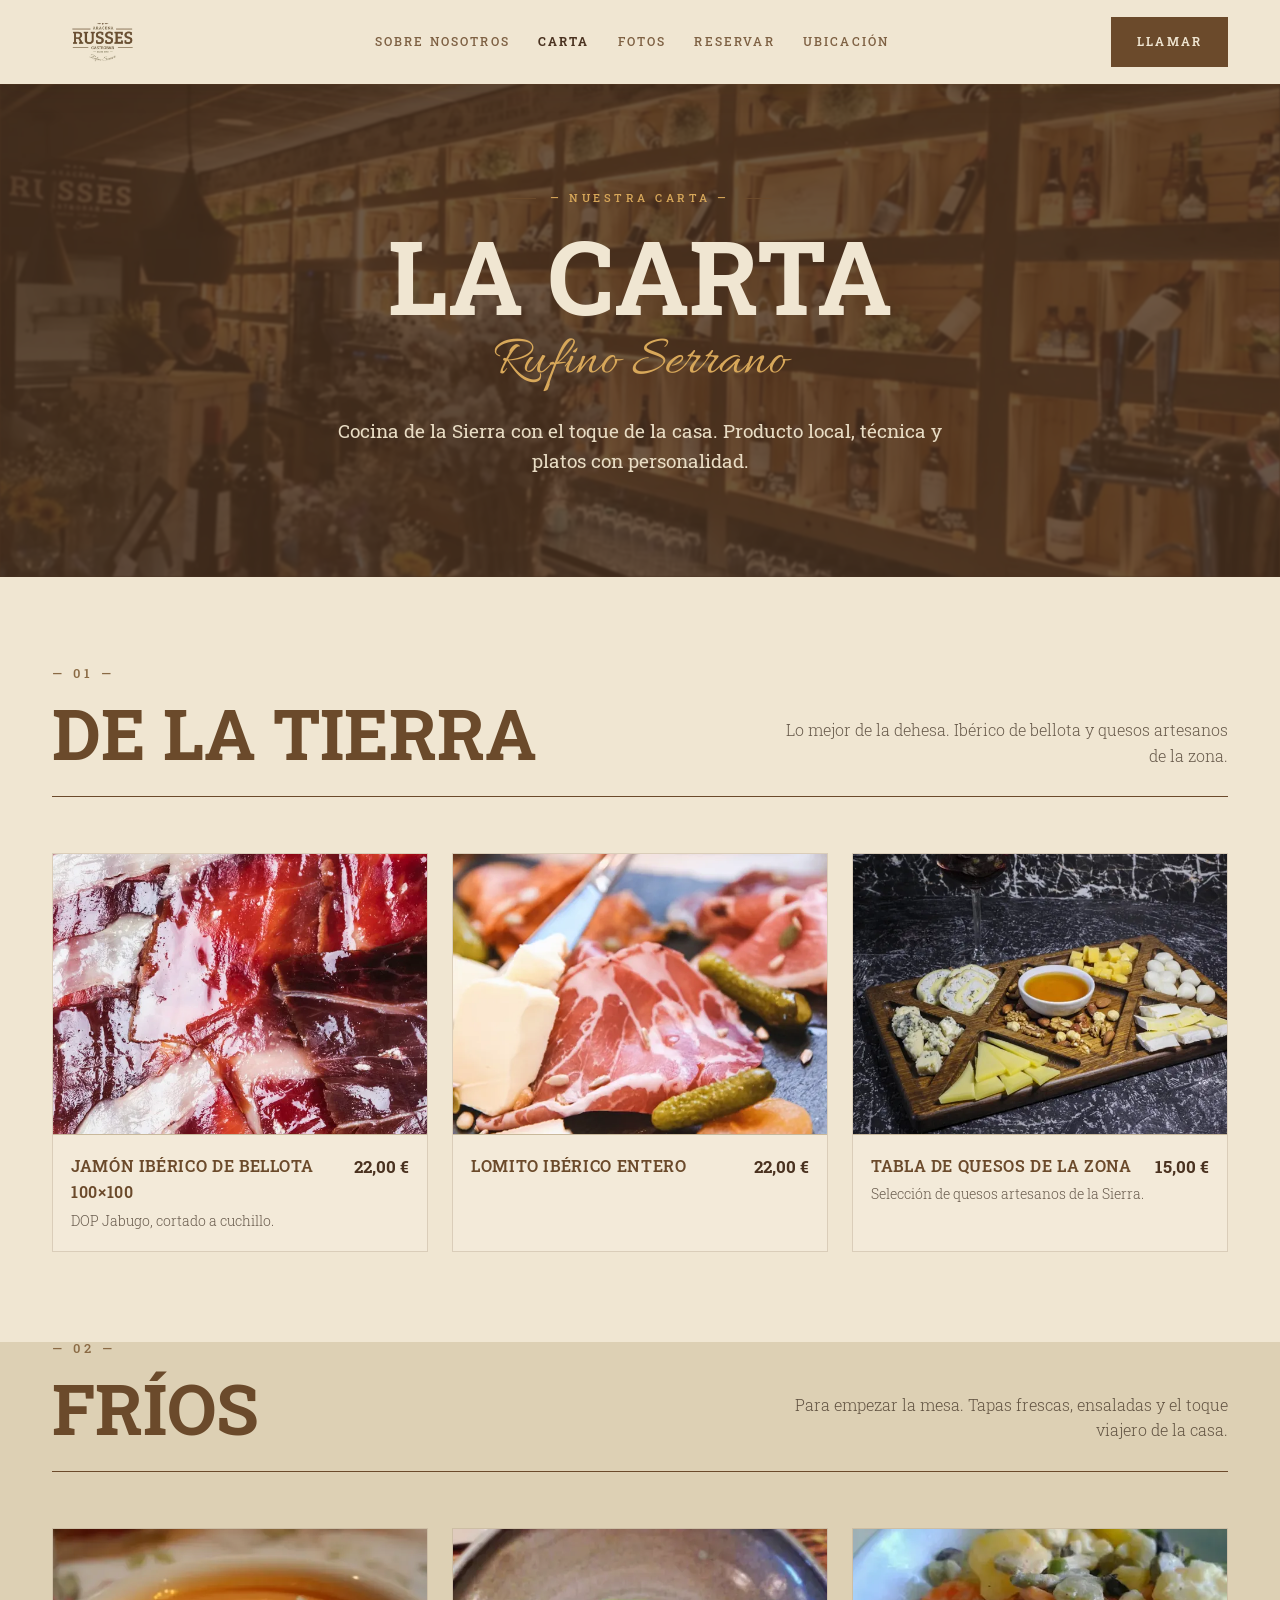
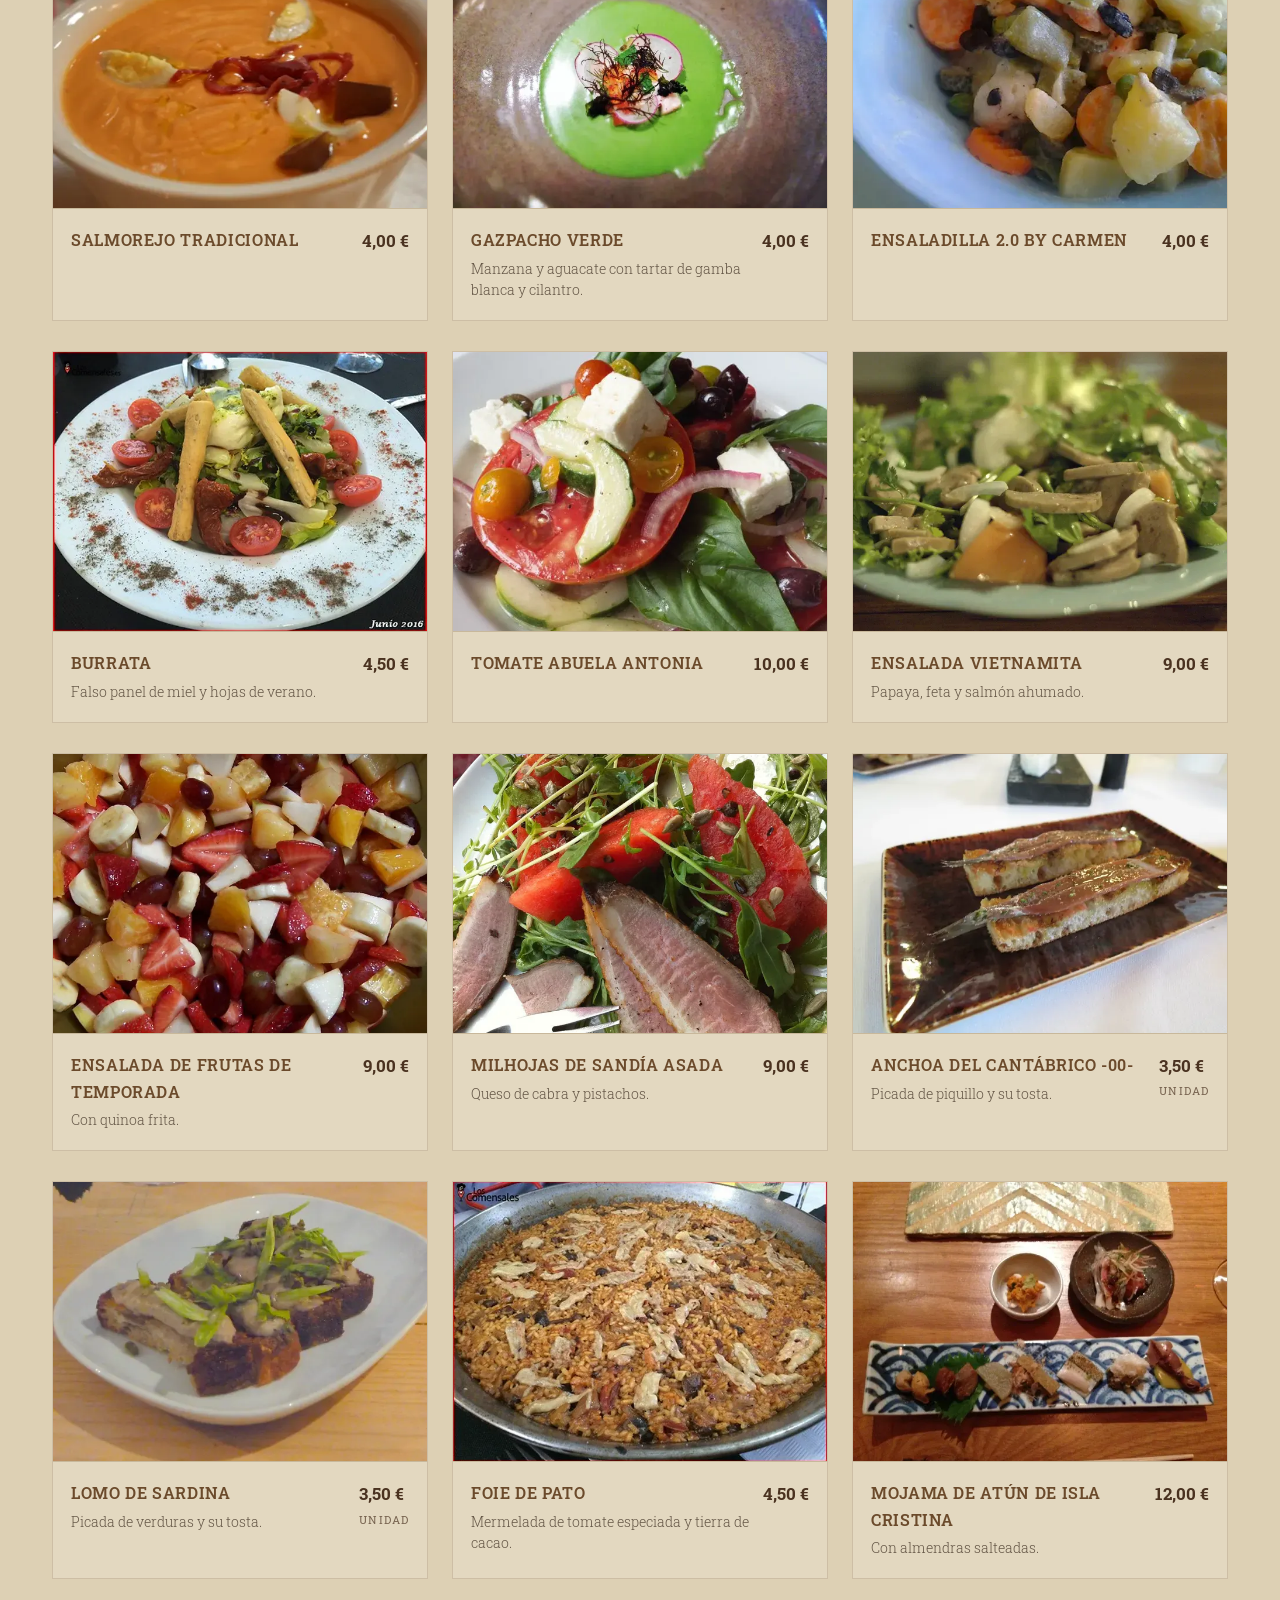
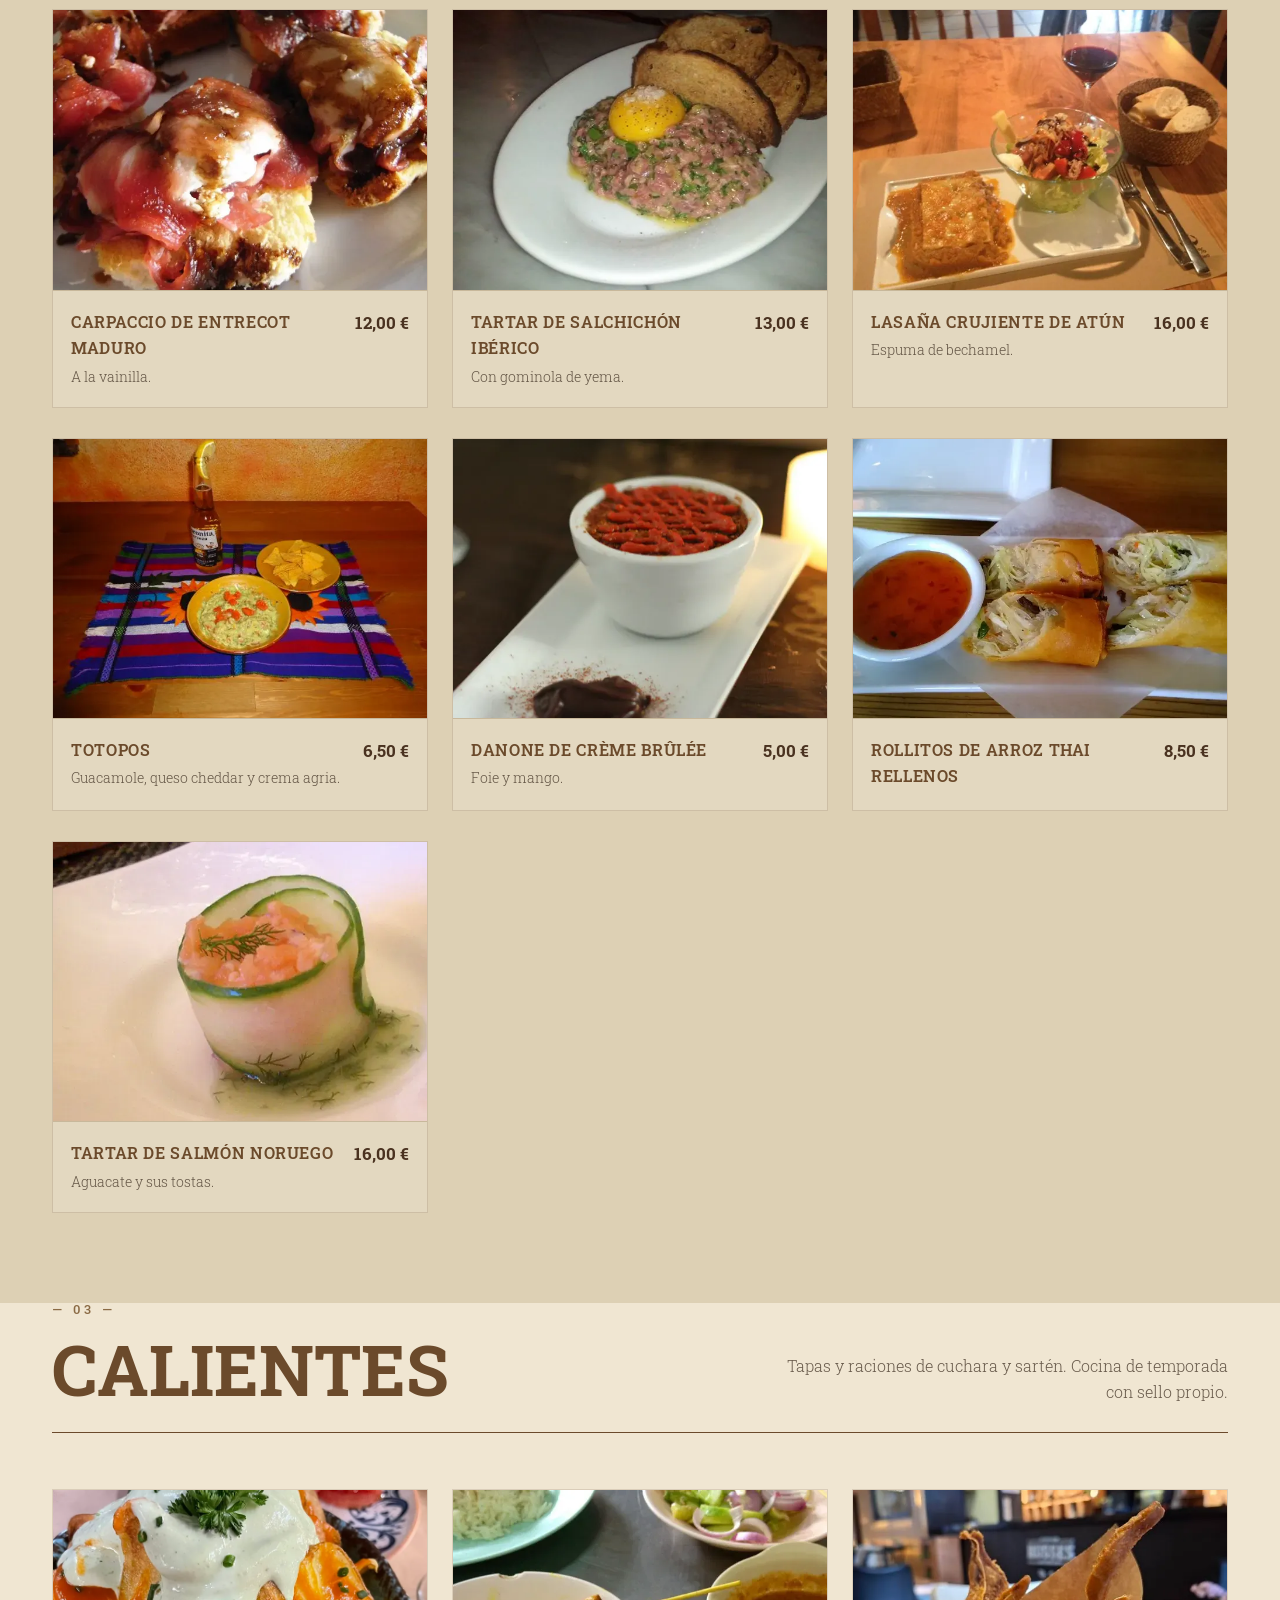
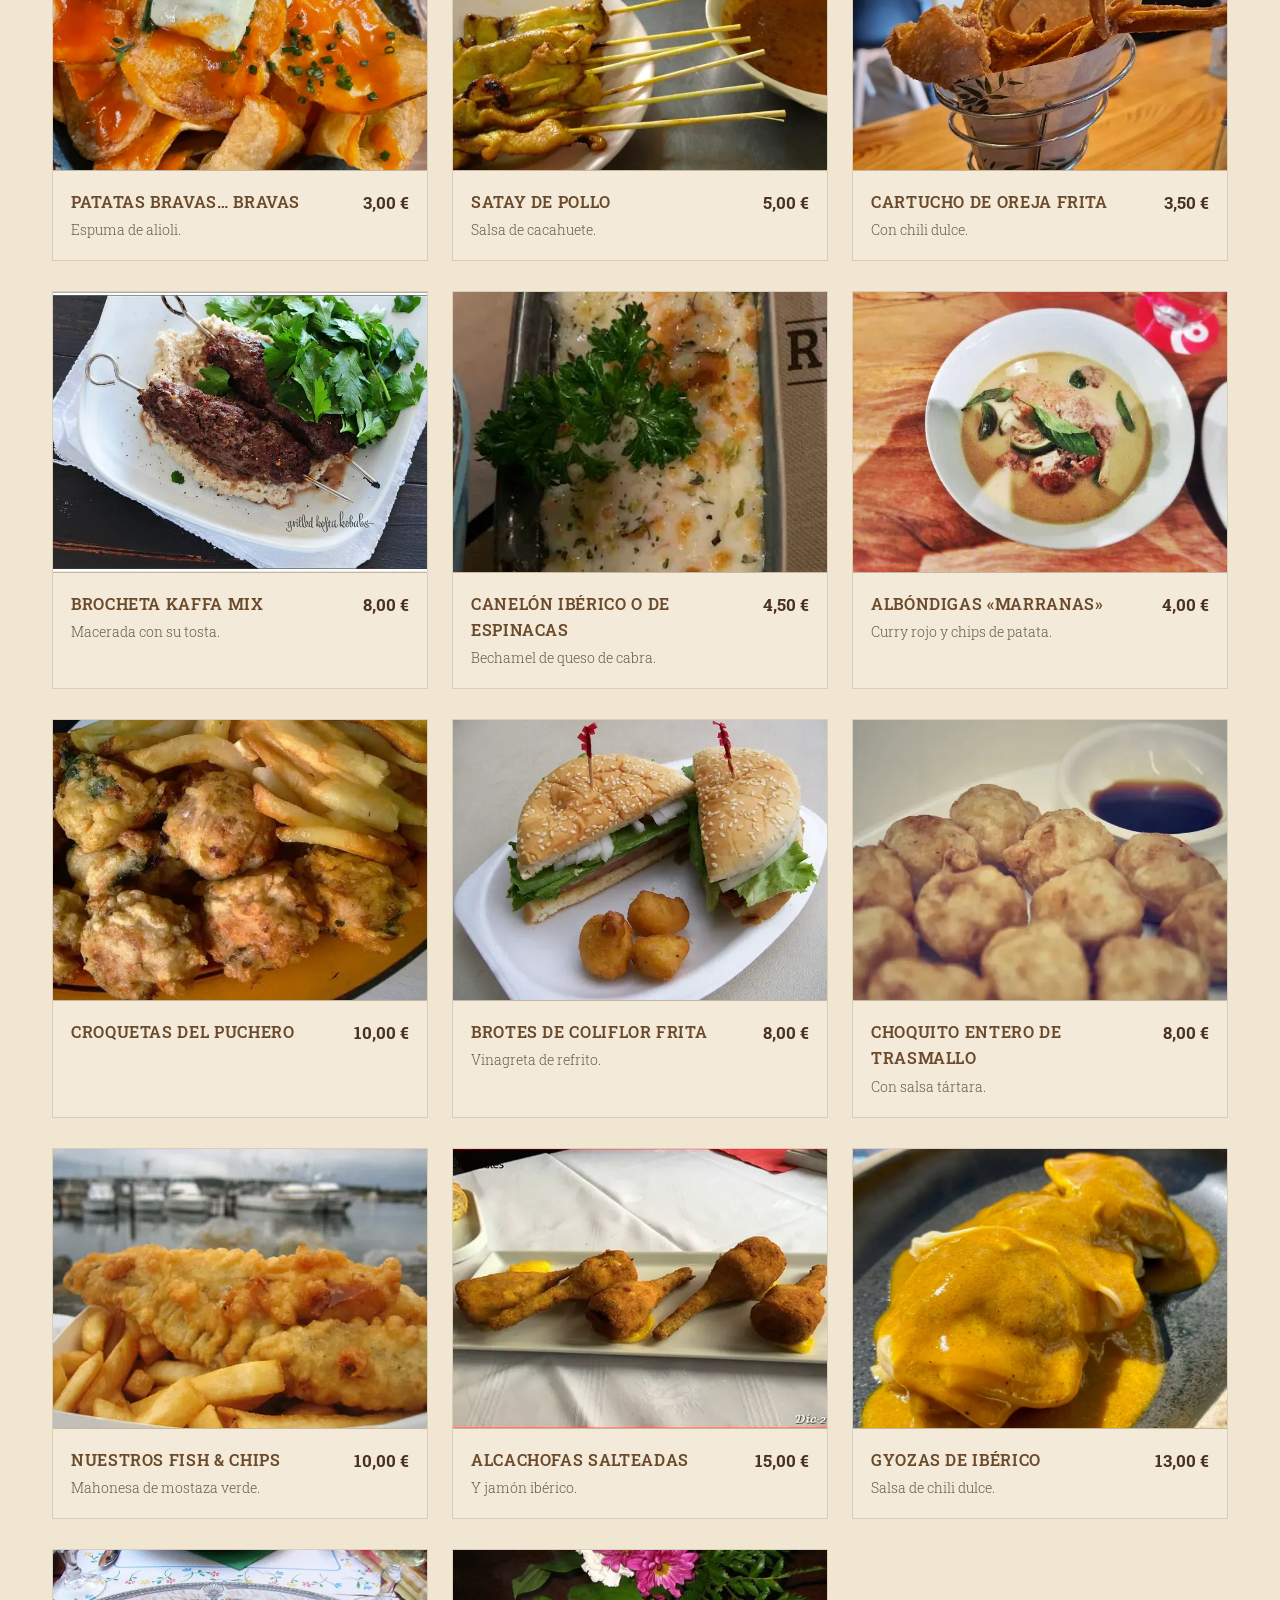
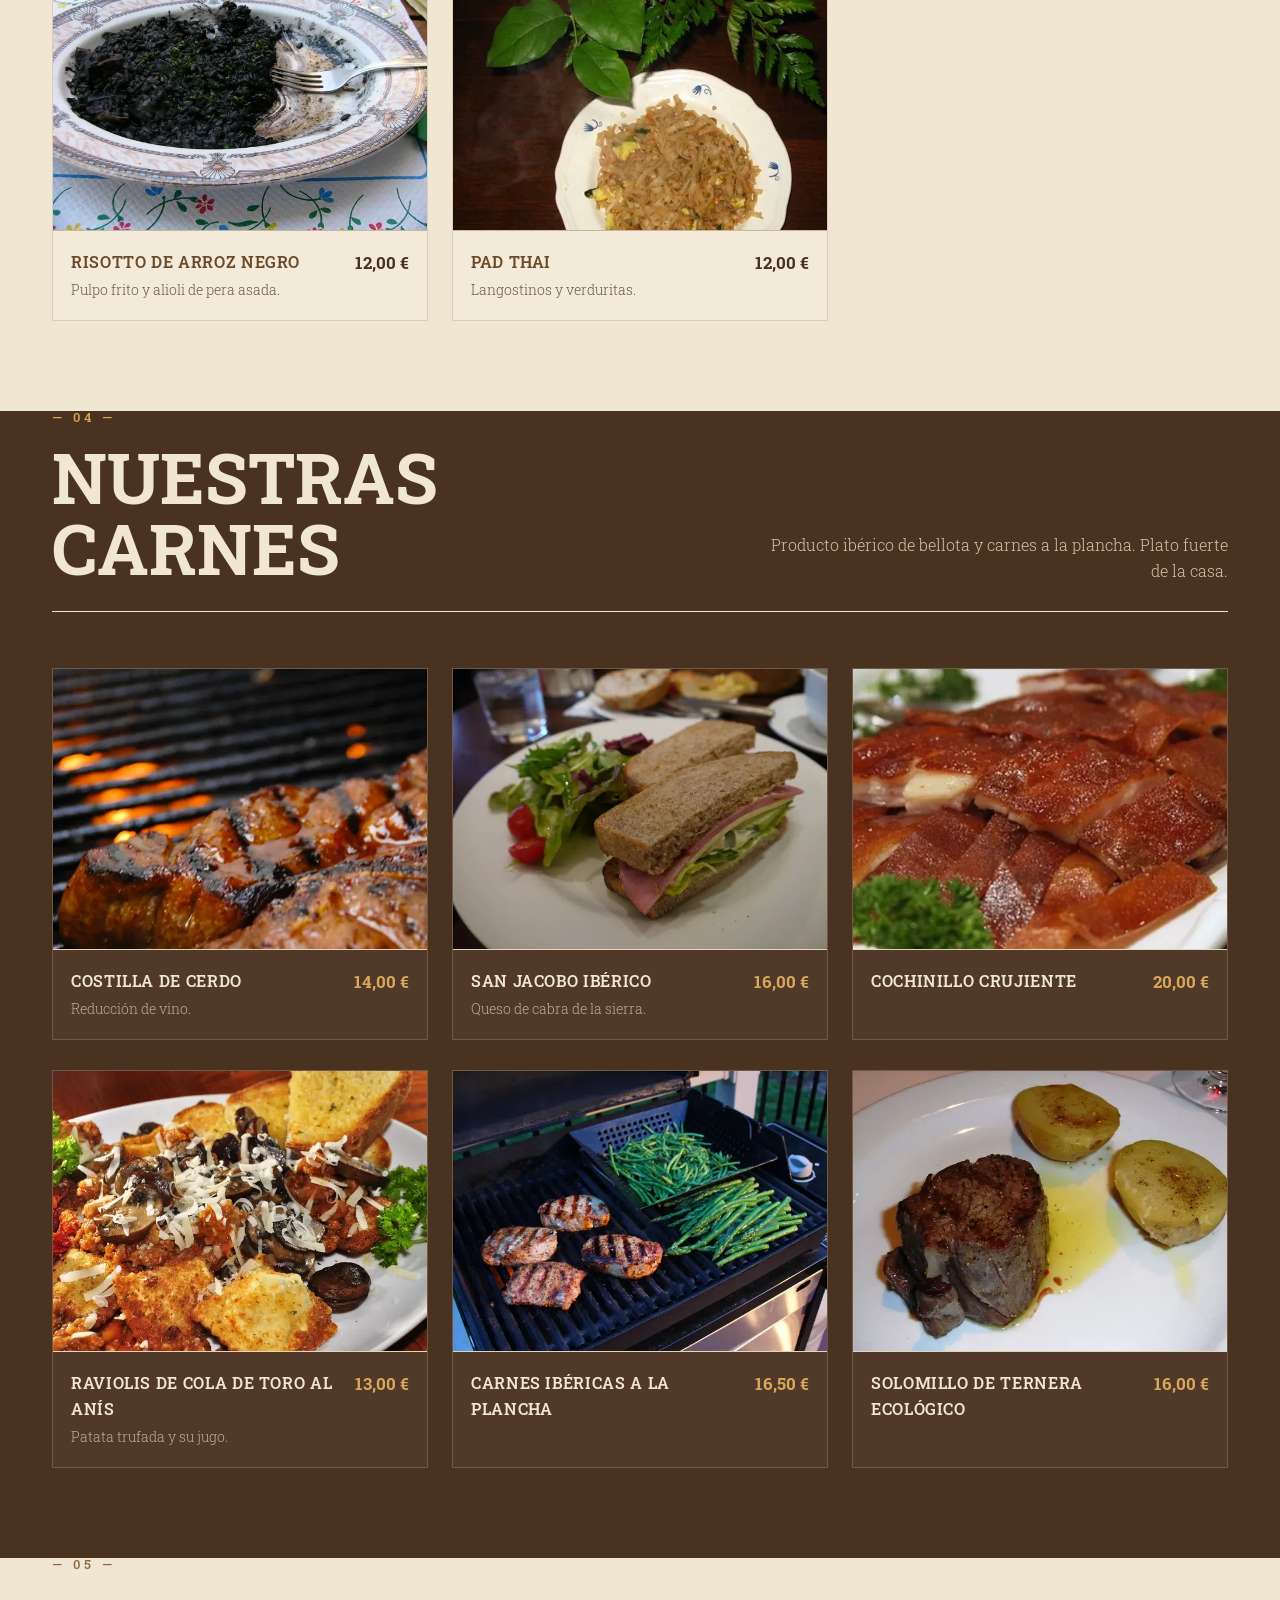
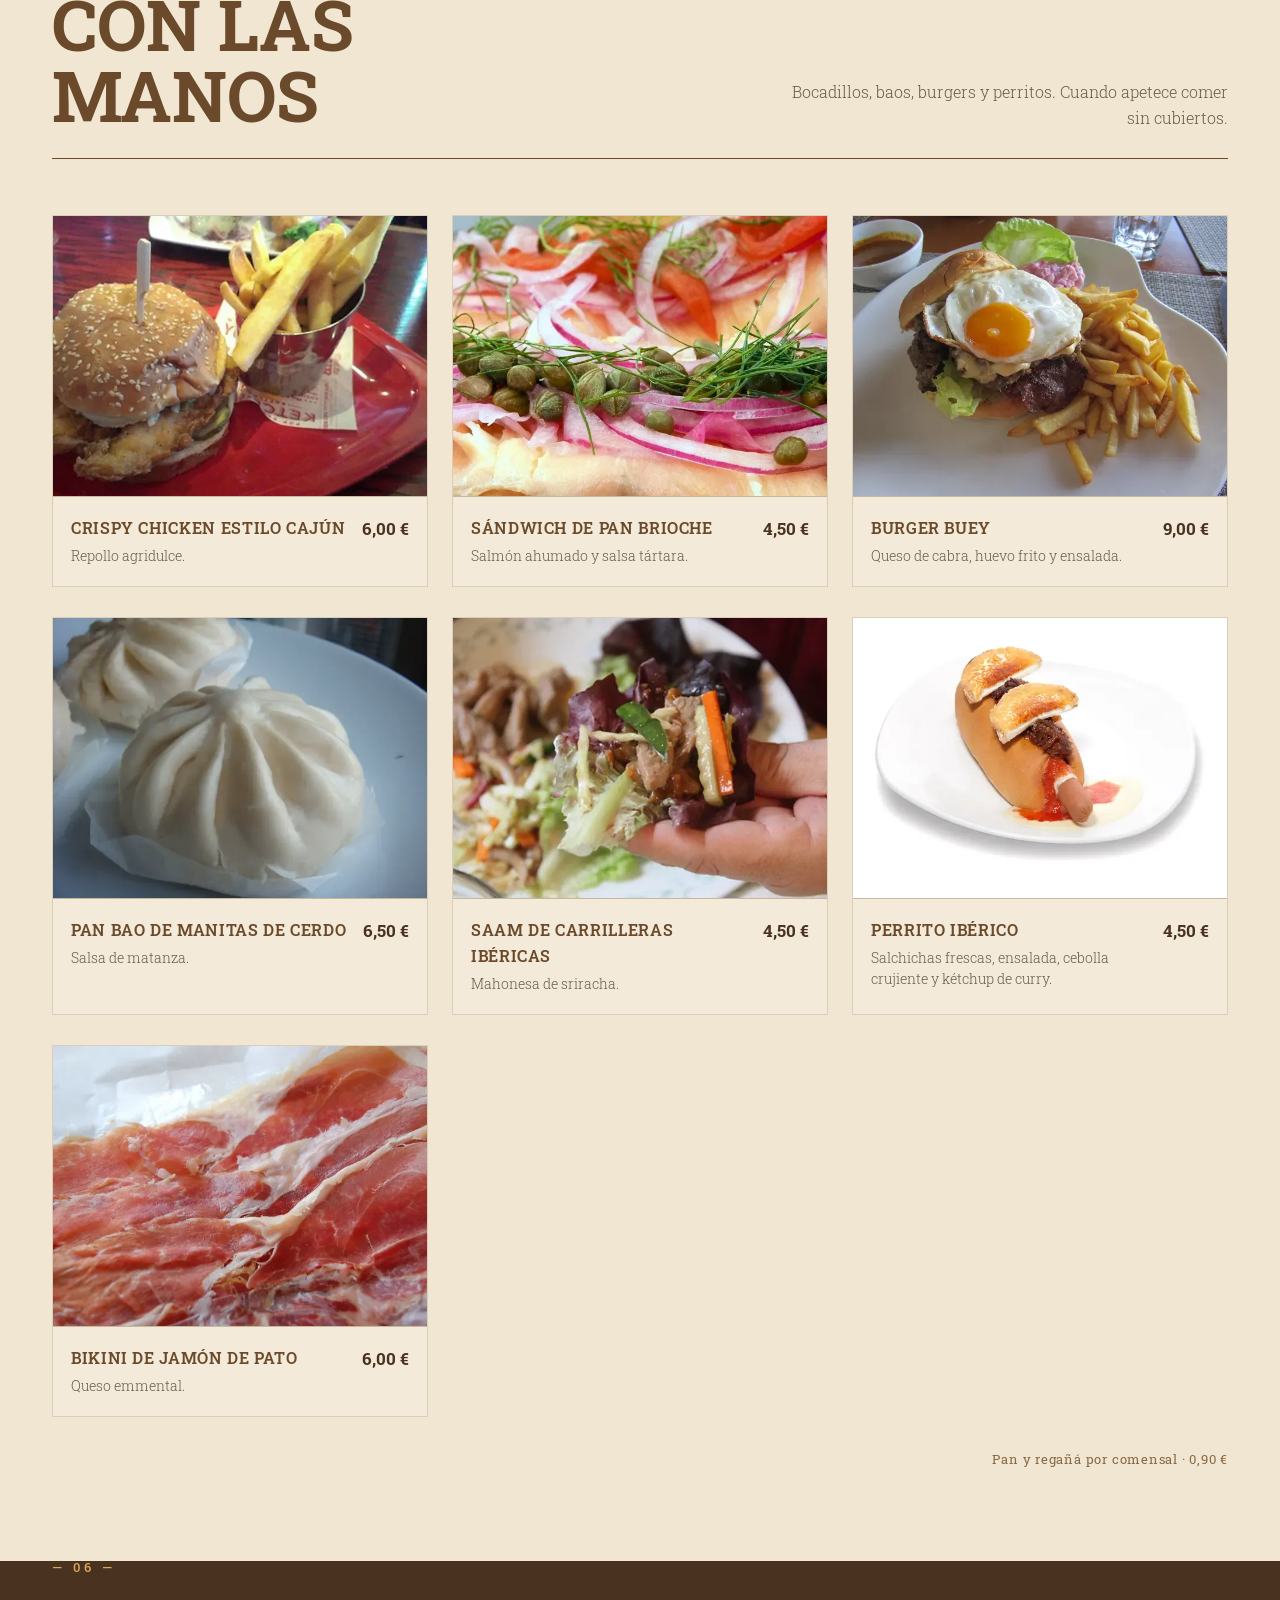
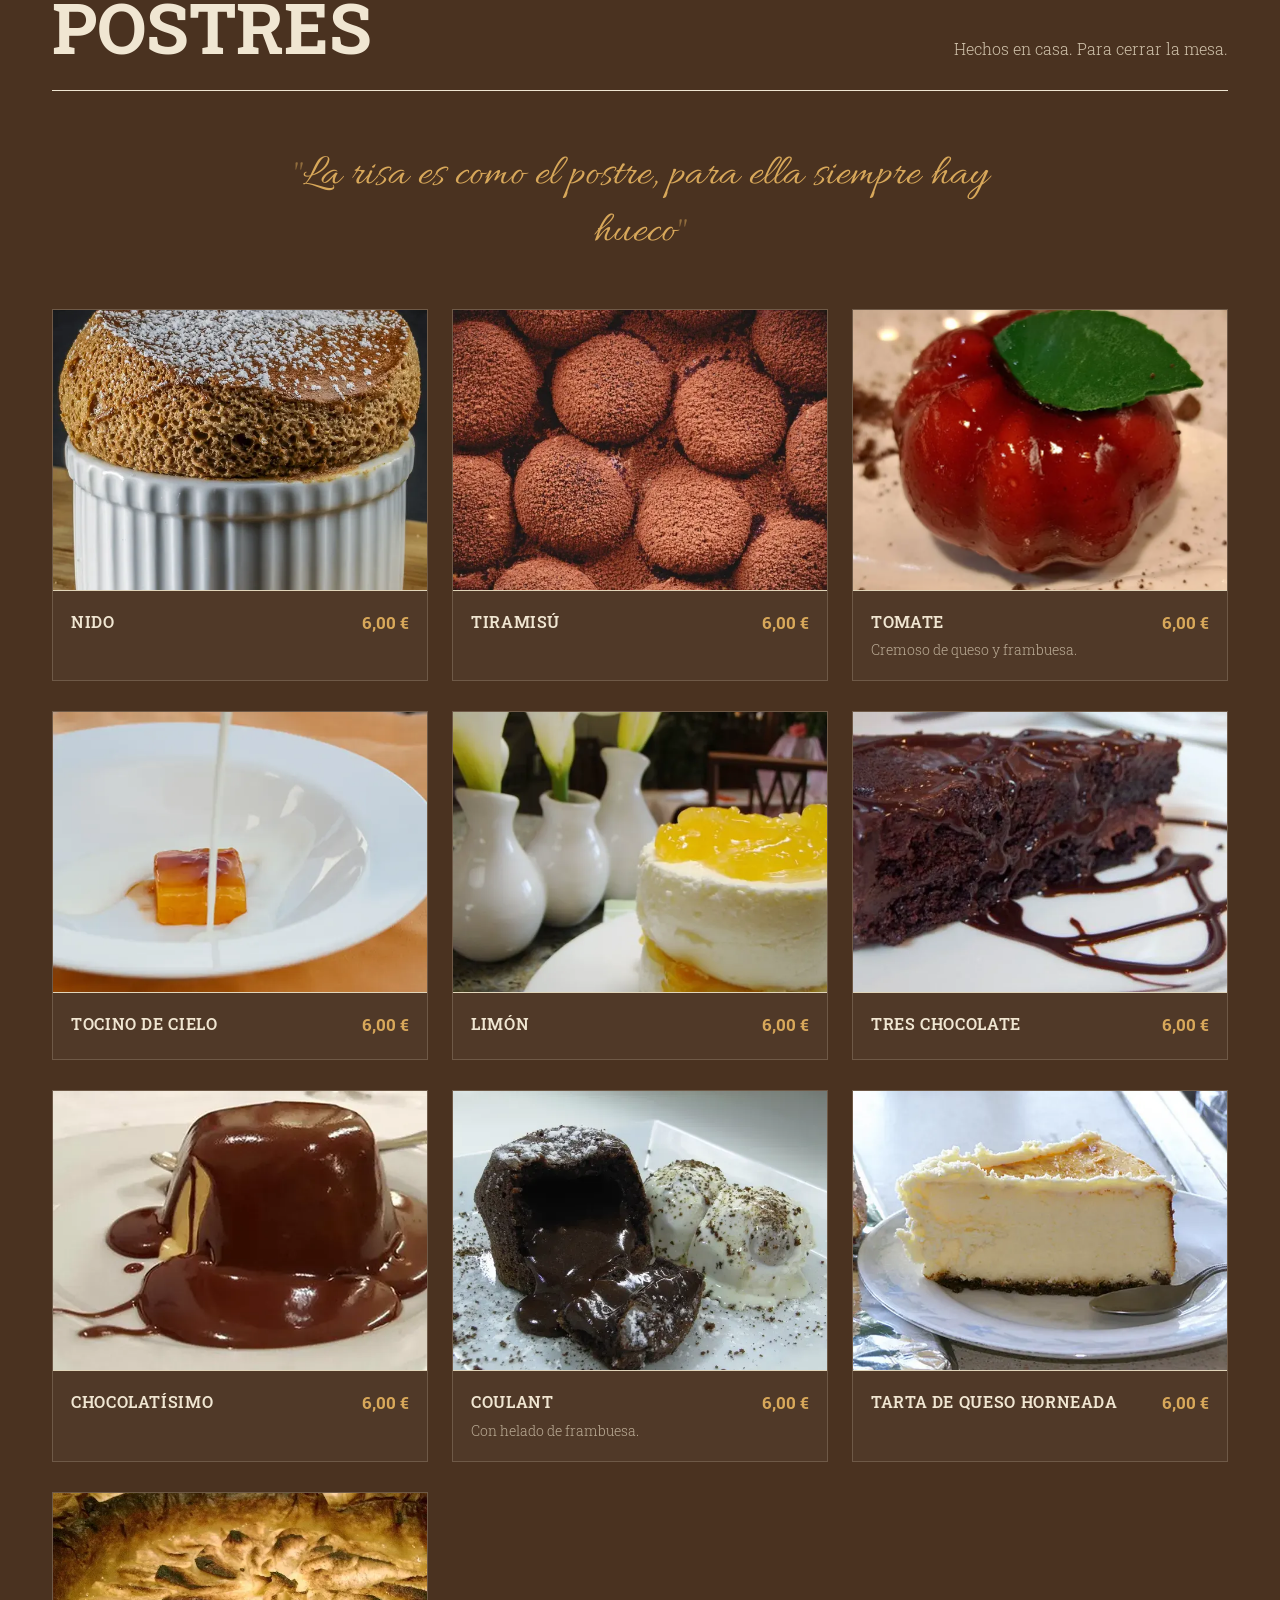
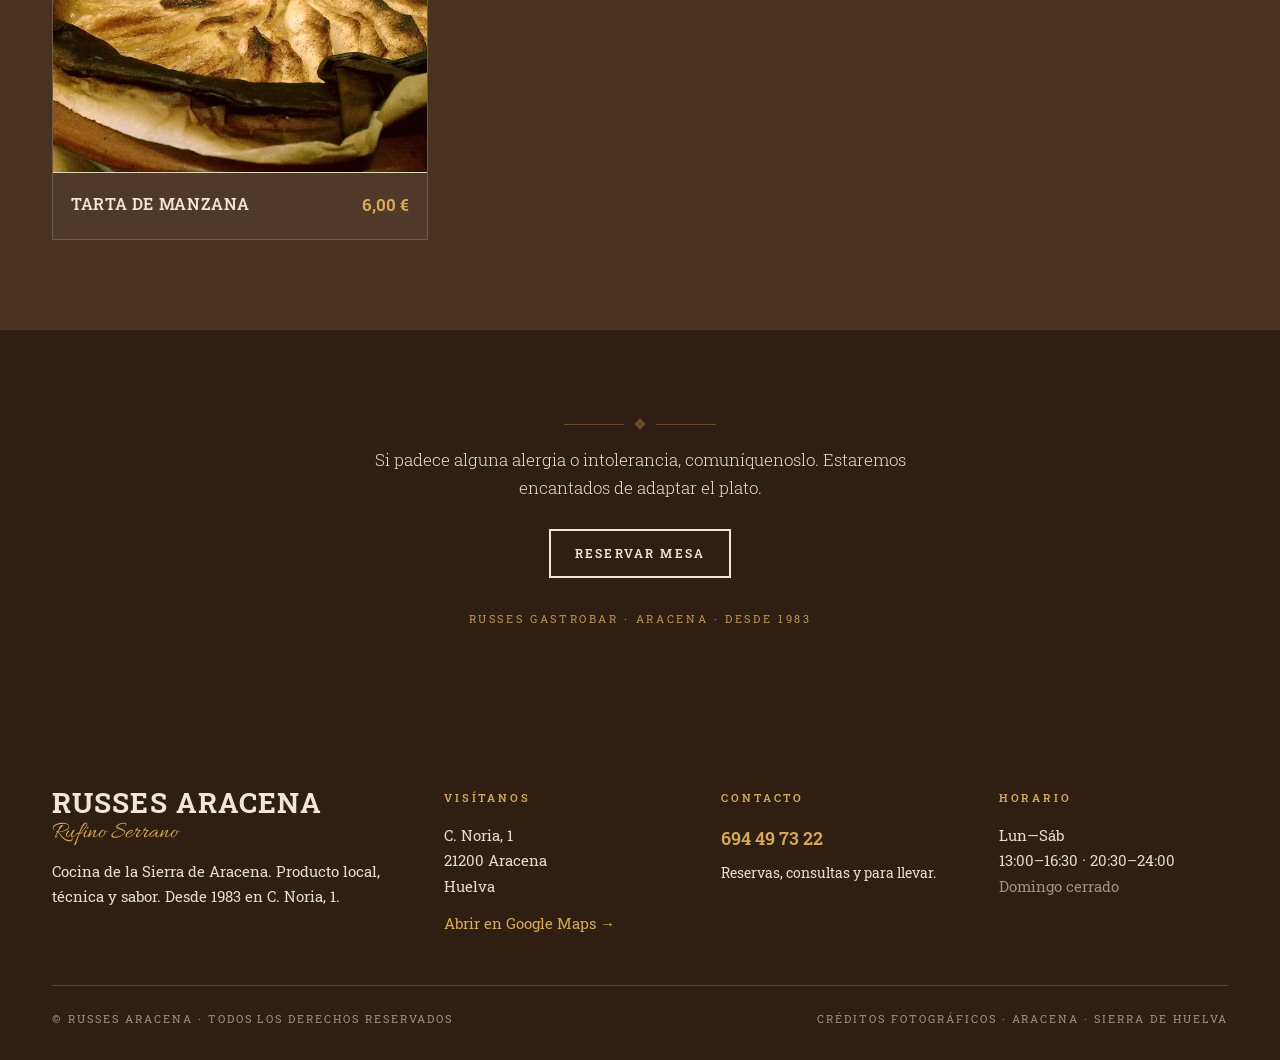
==== commit bbf3999a: "Carga la carta por categorías en móvil" ====
--- a/carta.html
+++ b/carta.html
@@ -6,6 +6,7 @@
 <title>Carta · Russes Gastrobar | Aracena</title>
 <meta name="description" content="Carta de Russes Gastrobar: tapas, raciones, carnes, pescados y postres. Cocina de la Sierra de Aracena." />
 <link rel="preload" as="image" href="images/interior-bar.webp" fetchpriority="high">
+<link rel="preload" as="image" href="images/menu-stock/menu-salmorejo.webp" media="(max-width: 600px)">
 <link rel="preconnect" href="https://fonts.googleapis.com">
 <link rel="preconnect" href="https://fonts.gstatic.com" crossorigin>
 <link href="https://fonts.googleapis.com/css2?family=Roboto+Slab:wght@300;400;500;600;700;800&family=Allura&family=Inter:wght@300;400;500;600;700&display=swap" rel="stylesheet">
@@ -150,6 +151,8 @@
   display: block; opacity: 0.85;
 }
 
+.carta-tabs { display: none; }
+
 @media (max-width: 960px) {
   .carta-list { grid-template-columns: repeat(2, minmax(0, 1fr)); }
 }
@@ -158,6 +161,57 @@
   .carta-section .descr { justify-self: start; text-align: left; max-width: none; }
 }
 @media (max-width: 600px) {
+  .carta-tabs {
+    display: block;
+    position: sticky;
+    top: 84px;
+    z-index: 20;
+    overflow-x: auto;
+    background: var(--paper);
+    border-bottom: 1px solid var(--rule);
+    box-shadow: 0 8px 20px rgba(46, 31, 18, 0.08);
+    scrollbar-width: none;
+    -webkit-overflow-scrolling: touch;
+  }
+  .carta-tabs::-webkit-scrollbar { display: none; }
+  .carta-tabs-track {
+    display: flex;
+    width: max-content;
+    min-width: 100%;
+    padding: 0 14px;
+  }
+  .carta-tab {
+    position: relative;
+    flex: none;
+    padding: 15px 13px 14px;
+    border: 0;
+    background: transparent;
+    color: var(--cork);
+    font-family: var(--slab);
+    font-size: 11px;
+    font-weight: 700;
+    letter-spacing: 0.08em;
+    text-transform: uppercase;
+    white-space: nowrap;
+  }
+  .carta-tab::after {
+    content: '';
+    position: absolute;
+    right: 13px;
+    bottom: -1px;
+    left: 13px;
+    height: 2px;
+    background: var(--bark);
+    transform: scaleX(0);
+    transition: transform 0.25s ease;
+  }
+  .carta-tab.active { color: var(--bark-deep); }
+  .carta-tab.active::after { transform: scaleX(1); }
+  body.mobile-carta-tabs .carta-section[data-menu] { display: none; }
+  body.mobile-carta-tabs .carta-section[data-menu].mobile-active {
+    display: block;
+    padding: 58px 0 72px;
+  }
   .carta-list { grid-template-columns: 1fr; gap: 24px; }
   .carta-list .name { font-size: 15px; }
   .carta-list .desc { font-size: 13px; }
@@ -179,8 +233,19 @@
   </div>
 </section>
 
+<nav class="carta-tabs" aria-label="Categorías de la carta">
+  <div class="carta-tabs-track" role="tablist">
+    <button class="carta-tab active" type="button" role="tab" aria-selected="true" data-menu-tab="tierra">De la tierra</button>
+    <button class="carta-tab" type="button" role="tab" aria-selected="false" data-menu-tab="frios">Fríos</button>
+    <button class="carta-tab" type="button" role="tab" aria-selected="false" data-menu-tab="calientes">Calientes</button>
+    <button class="carta-tab" type="button" role="tab" aria-selected="false" data-menu-tab="carnes">Carnes</button>
+    <button class="carta-tab" type="button" role="tab" aria-selected="false" data-menu-tab="manos">Con las manos</button>
+    <button class="carta-tab" type="button" role="tab" aria-selected="false" data-menu-tab="postres">Postres</button>
+  </div>
+</nav>
+
 <!-- DE LA TIERRA -->
-<section class="carta-section reveal" data-screen-label="De la tierra" data-menu="tierra">
+<section class="carta-section reveal mobile-active" data-screen-label="De la tierra" data-menu="tierra">
   <div class="container">
     <div class="head">
       <h2><span class="num">— 01 —</span>De la tierra</h2>
@@ -333,7 +398,38 @@
     postres: ['nido-postre', 'tiramisu', 'images/postre-tomate.webp', 'tocino-cielo', 'limon-postre', 'tres-chocolates', 'chocolatisimo', 'coulant', 'tarta-queso', 'tarta-manzana']
   };
 
-  document.querySelectorAll('[data-menu]').forEach(section => {
+  const menuSections = Array.from(document.querySelectorAll('[data-menu]'));
+  const menuTabs = Array.from(document.querySelectorAll('[data-menu-tab]'));
+  const mobileCarta = window.matchMedia('(max-width: 600px)');
+  let activeMenu = MENU_PHOTOS[location.hash.slice(1)] ? location.hash.slice(1) : 'tierra';
+
+  function activateMenu(menu, scrollTab = false) {
+    activeMenu = MENU_PHOTOS[menu] ? menu : 'tierra';
+    menuSections.forEach((section) => {
+      section.classList.toggle('mobile-active', section.dataset.menu === activeMenu);
+    });
+    menuTabs.forEach((tab) => {
+      const active = tab.dataset.menuTab === activeMenu;
+      tab.classList.toggle('active', active);
+      tab.setAttribute('aria-selected', String(active));
+      if (active && scrollTab) tab.scrollIntoView({ behavior: 'smooth', block: 'nearest', inline: 'center' });
+    });
+
+    const activeSection = menuSections.find((section) => section.dataset.menu === activeMenu);
+    if (activeSection) {
+      activeSection.querySelectorAll('img').forEach((image, index) => {
+        if (index < 4) image.loading = 'eager';
+        if (index === 0) image.fetchPriority = 'high';
+      });
+    }
+  }
+
+  function syncMobileCarta() {
+    document.body.classList.toggle('mobile-carta-tabs', mobileCarta.matches);
+    if (mobileCarta.matches) activateMenu(activeMenu);
+  }
+
+  menuSections.forEach(section => {
     const photos = MENU_PHOTOS[section.dataset.menu] || [];
     section.querySelectorAll('.carta-list li').forEach((item, index) => {
       const name = item.querySelector('.name').childNodes[0].textContent.trim();
@@ -345,6 +441,16 @@
     });
   });
 
+  menuTabs.forEach((tab) => {
+    tab.addEventListener('click', () => {
+      activateMenu(tab.dataset.menuTab, true);
+      history.replaceState(null, '', `#${tab.dataset.menuTab}`);
+    });
+  });
+  if (mobileCarta.addEventListener) mobileCarta.addEventListener('change', syncMobileCarta);
+  else mobileCarta.addListener(syncMobileCarta);
+  syncMobileCarta();
+
   RussesPage.renderHeader('carta', false);
   RussesPage.renderFooter();
   RussesPage.setupReveal();
--- a/styles.css
+++ b/styles.css
@@ -229,8 +229,13 @@
 }
 
 /* === Reveal === */
-.reveal { opacity: 0; transform: translateY(28px); transition: opacity 0.9s, transform 0.9s; }
-.reveal.in { opacity: 1; transform: translateY(0); }
+.reveal { opacity: 1; transform: none; }
+.reveal.reveal-pending {
+  opacity: 0;
+  transform: translateY(28px);
+  transition: opacity 0.9s, transform 0.9s;
+}
+.reveal.reveal-pending.in { opacity: 1; transform: translateY(0); }
 
 /* === Responsive base === */
 @media (max-width: 960px) {
